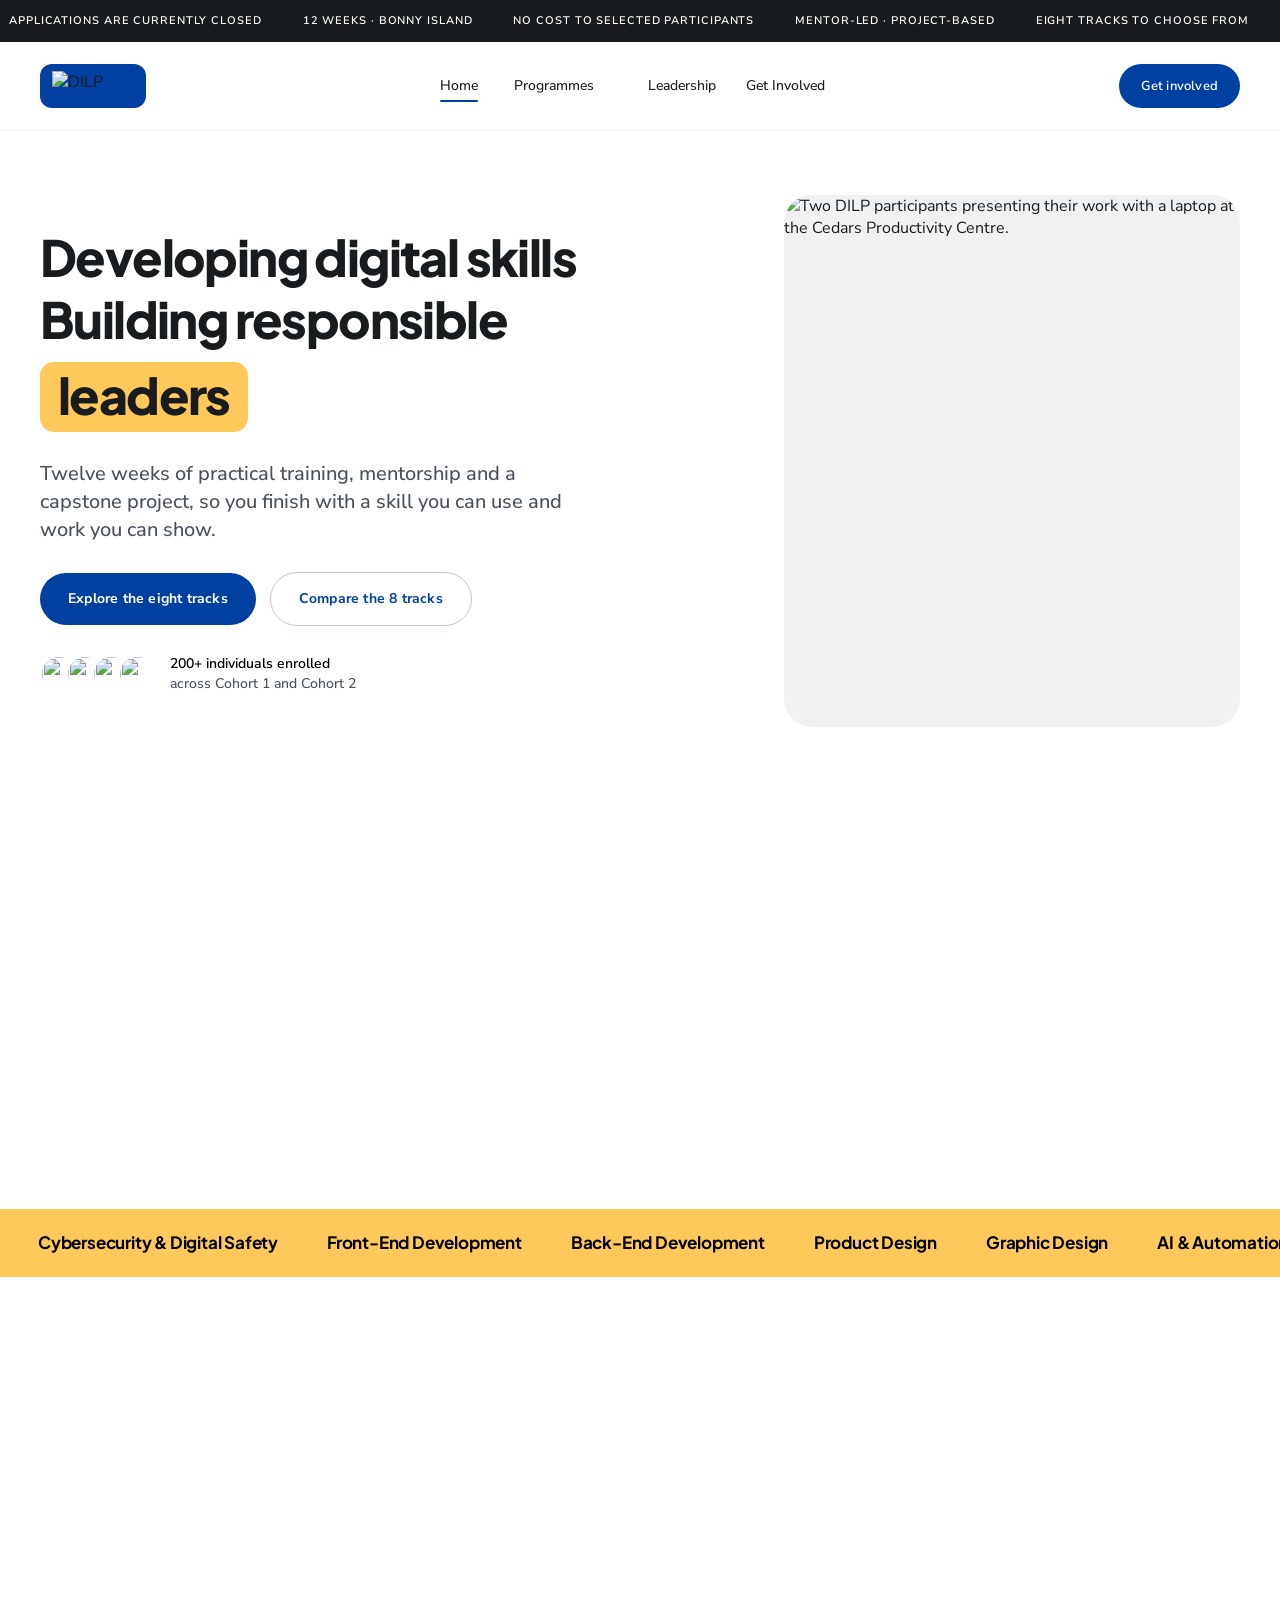
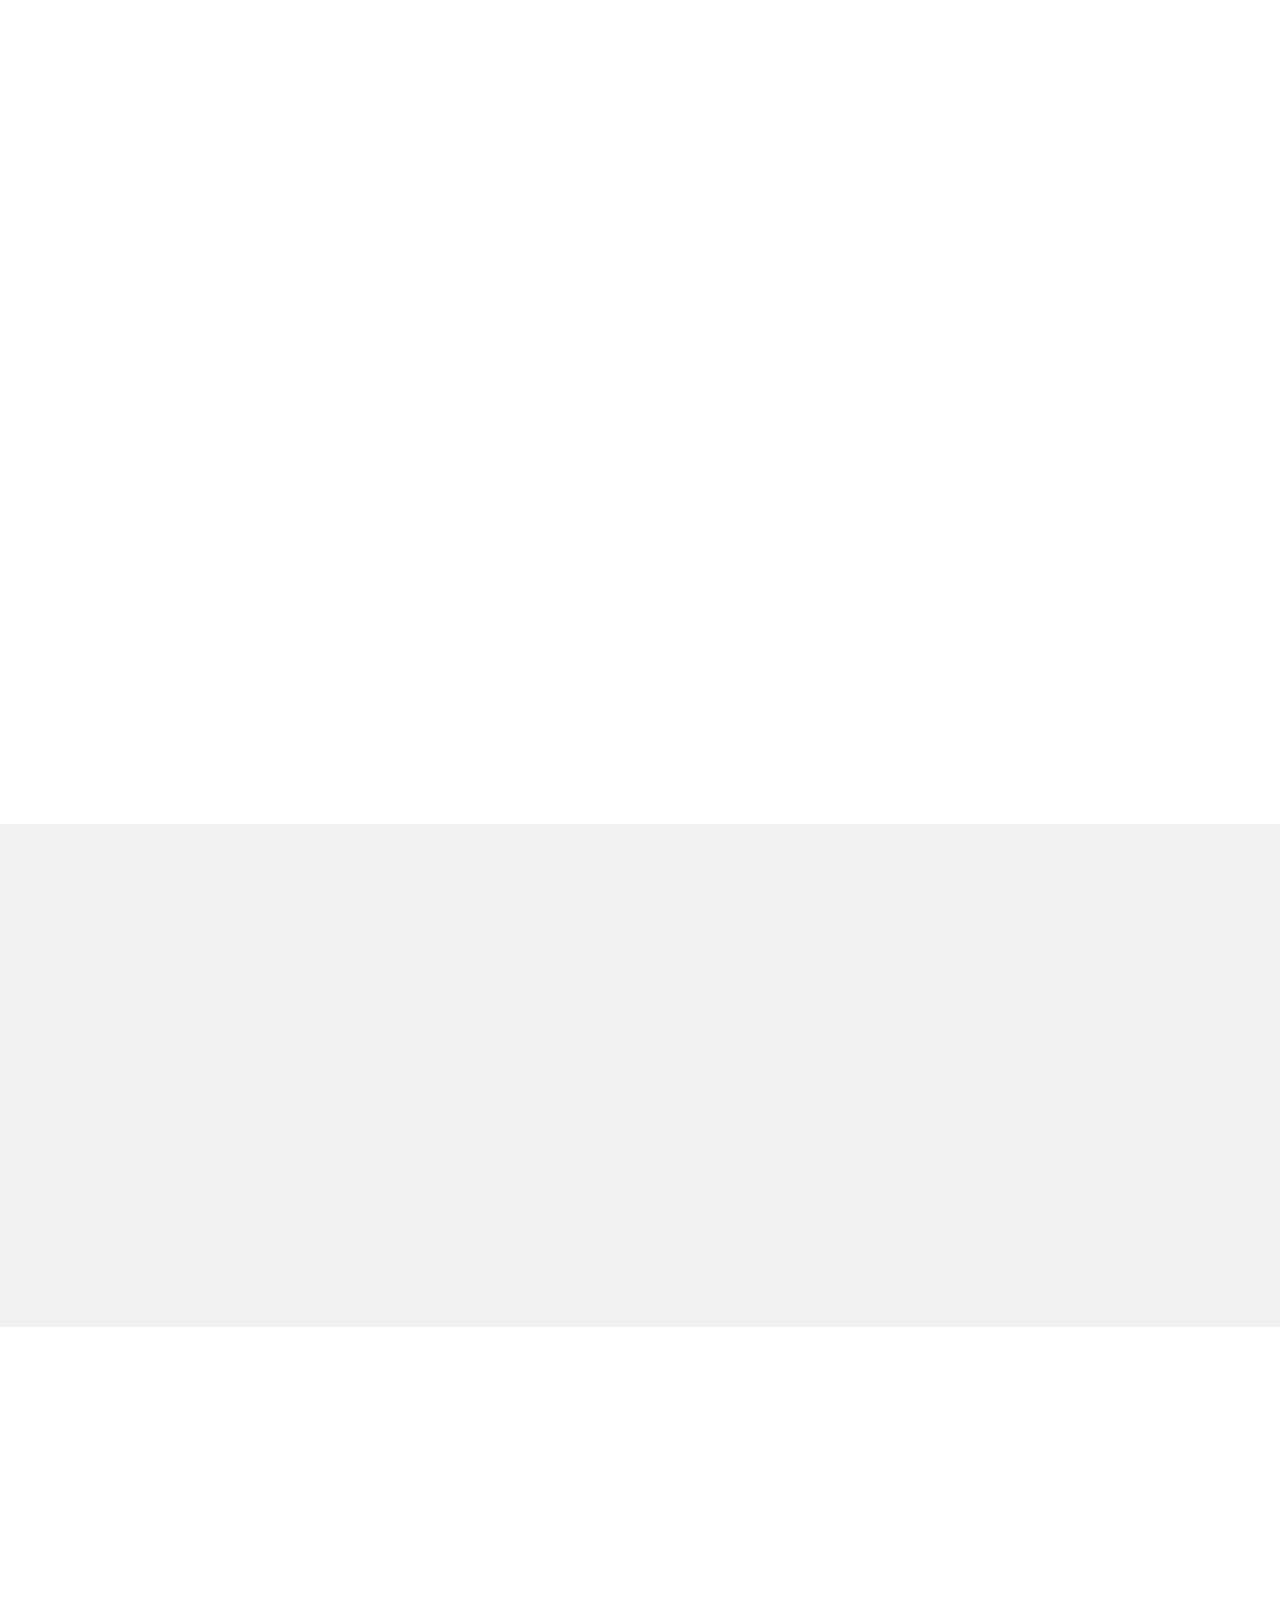
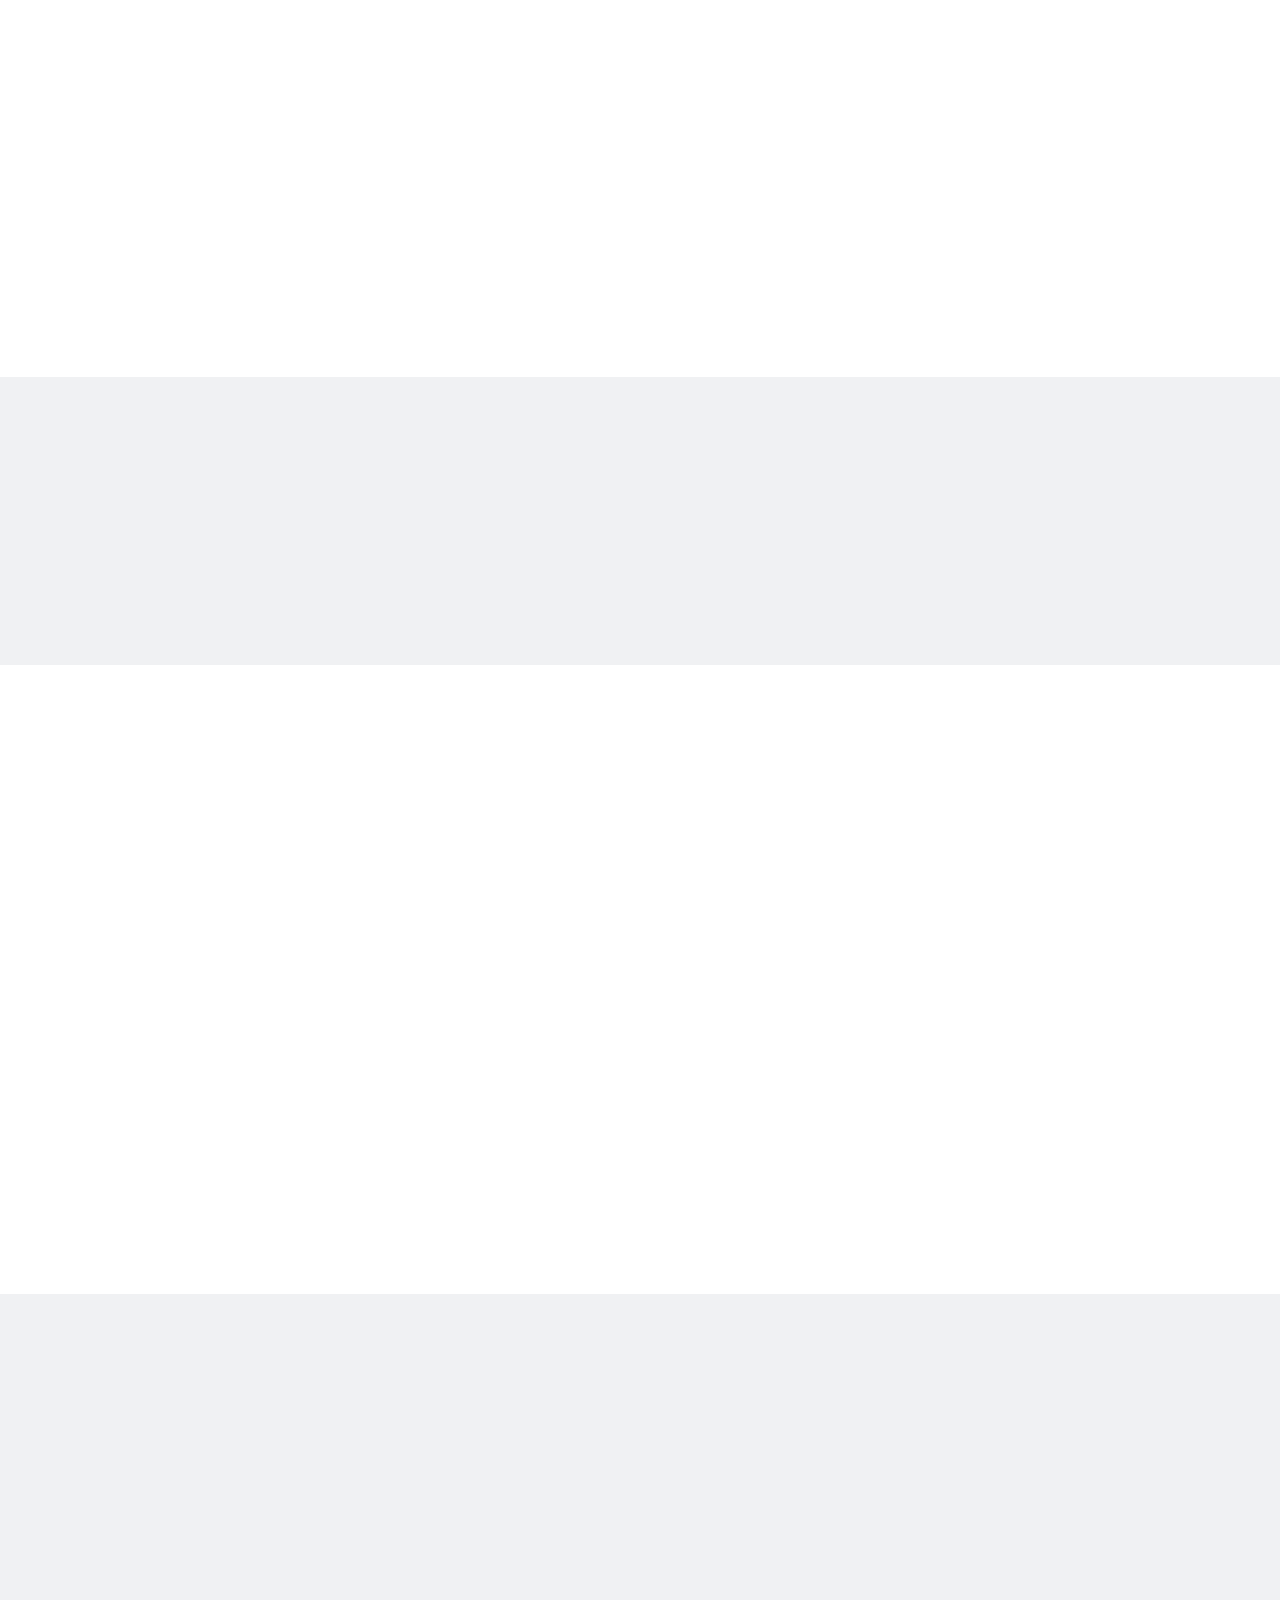
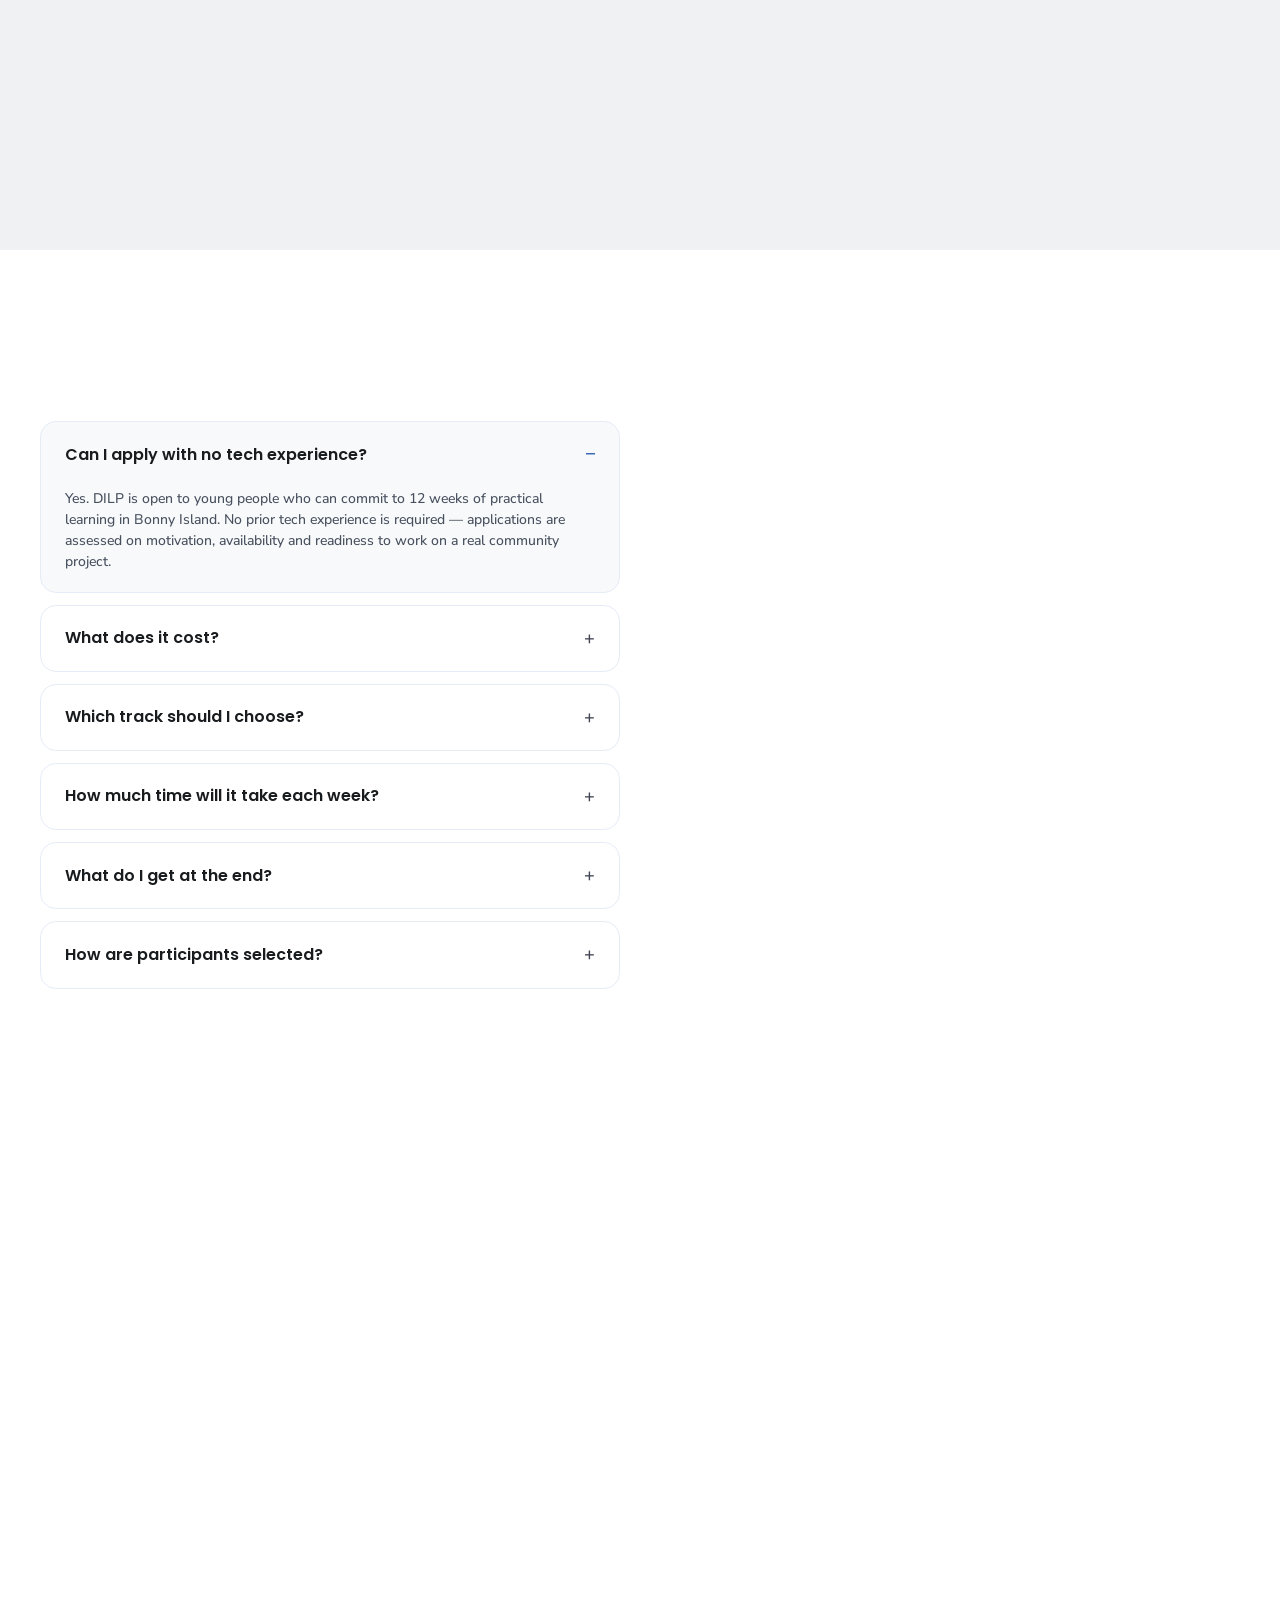
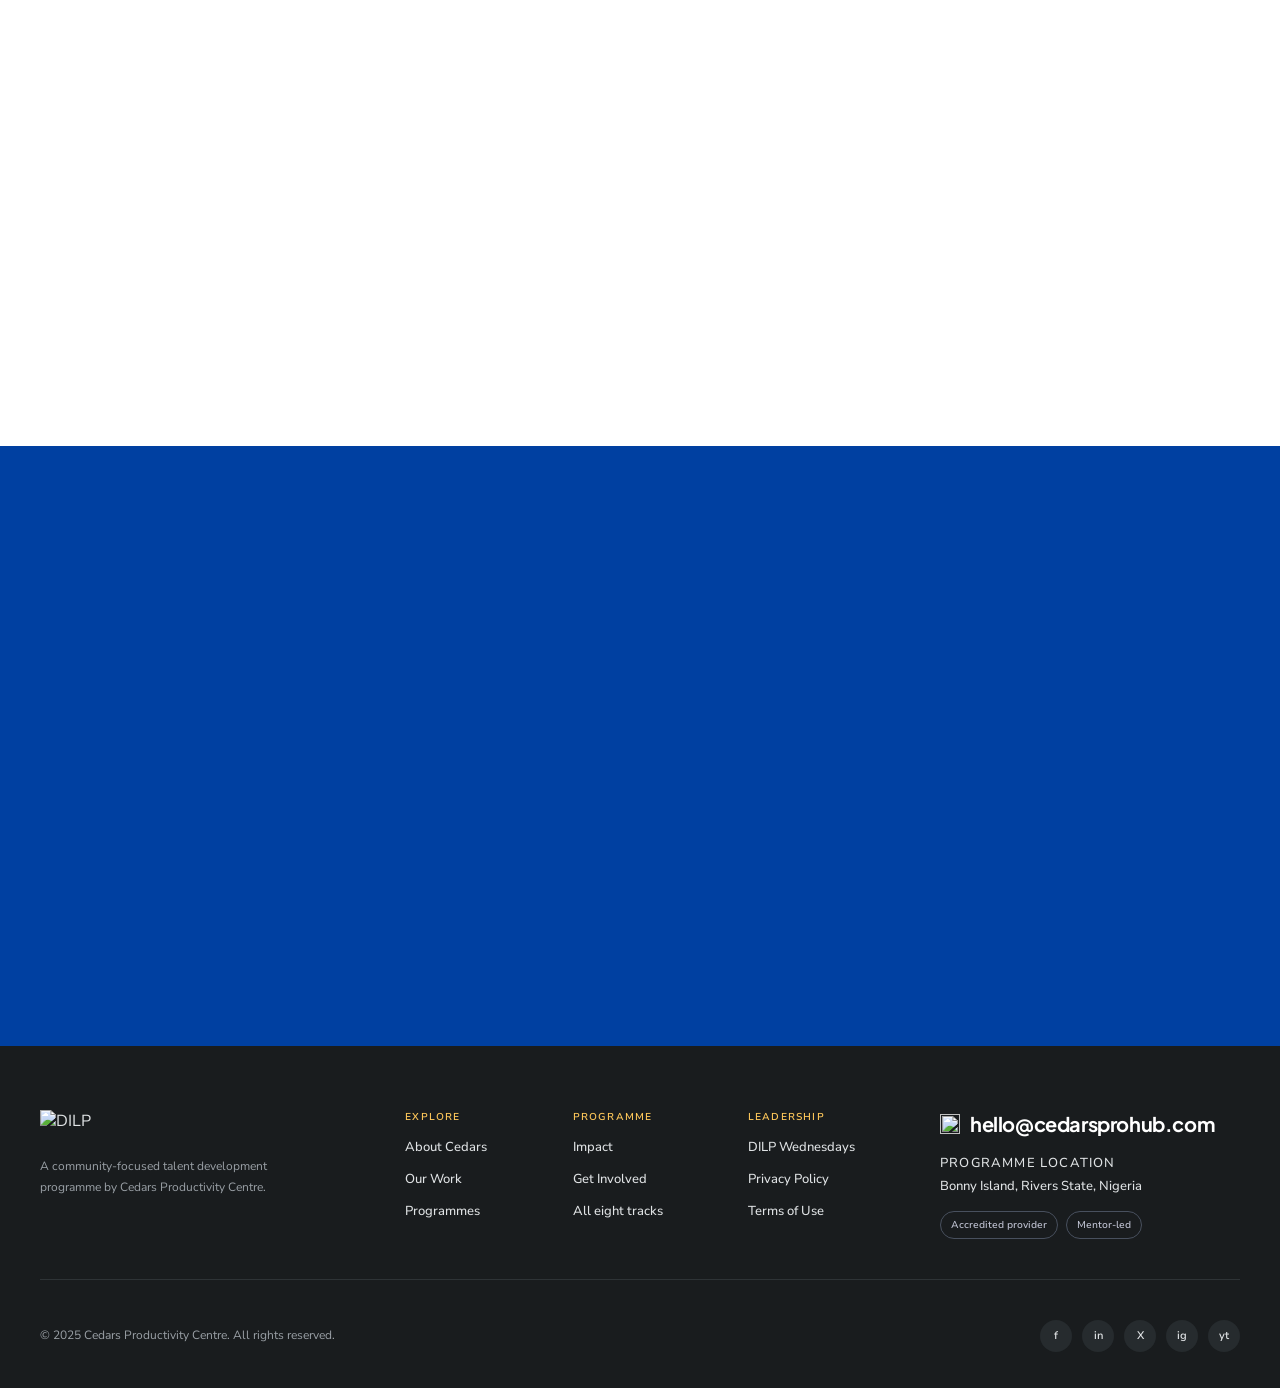
==== index.html @ 07669d50 "Add the Oluchukwu session, shorten the Ambrose subtitle Second write-up, with the three session phot" ====
<!DOCTYPE html>
<html lang="en">
<head>
<meta charset="utf-8">
<meta name="viewport" content="width=device-width, initial-scale=1">
<title>DILP — Digital Innovation &amp; Leadership Programme | Cedars Productivity Centre</title>
<meta name="description" content="DILP is a 12-week practical training, mentorship and capstone programme in Bonny Island, delivered by Cedars Productivity Centre. Applications for Cohort 2 are closed. No cost to selected participants.">
<meta name="theme-color" content="#0040a1">

<meta property="og:type" content="website">
<meta property="og:title" content="DILP — Developing digital skills, building responsible leaders">
<meta property="og:description" content="Twelve weeks of practical training, mentorship and a capstone project. Applications for Cohort 2 are closed.">
<meta property="og:image" content="assets/img/hero-media.webp">

<link rel="preconnect" href="https://fonts.googleapis.com">
<link rel="preconnect" href="https://fonts.gstatic.com" crossorigin>
<link href="https://fonts.googleapis.com/css2?family=Plus+Jakarta+Sans:wght@600;700;800&family=Nunito+Sans:ital,wght@0,400;0,500;0,600;0,700;1,400&family=Poppins:wght@400;500;600&display=swap" rel="stylesheet">
<link rel="stylesheet" href="styles.css">
</head>
<body>

<a class="skip-link" href="#main">Skip to content</a>

<!-- =====================================================================
     1 — Announcement ticker (scrolling)
     ===================================================================== -->
<div class="ticker" aria-label="Programme announcements">
  <div class="marquee" style="--marquee-duration: 42s" data-marquee>
    <div class="marquee__track" data-marquee-track>
      <p class="ticker__item">APPLICATIONS ARE CURRENTLY CLOSED <img class="ticker__dot" src="assets/svg/ticker-dot.svg" alt="" aria-hidden="true"></p>
      <p class="ticker__item">12 WEEKS · BONNY ISLAND <img class="ticker__dot" src="assets/svg/ticker-dot.svg" alt="" aria-hidden="true"></p>
      <p class="ticker__item">NO COST TO SELECTED PARTICIPANTS <img class="ticker__dot" src="assets/svg/ticker-dot.svg" alt="" aria-hidden="true"></p>
      <p class="ticker__item">MENTOR-LED · PROJECT-BASED <img class="ticker__dot" src="assets/svg/ticker-dot.svg" alt="" aria-hidden="true"></p>
      <p class="ticker__item">EIGHT TRACKS TO CHOOSE FROM <img class="ticker__dot" src="assets/svg/ticker-dot.svg" alt="" aria-hidden="true"></p>
      <p class="ticker__item">DELIVERED BY CEDARS PRODUCTIVITY CENTRE <img class="ticker__dot" src="assets/svg/ticker-dot.svg" alt="" aria-hidden="true"></p>
    </div>
  </div>
</div>

<!-- =====================================================================
     2 — Header
     ===================================================================== -->
<header class="header" data-header>
  <div class="shell header__inner">
    <a class="logo" href="index.html" aria-label="DILP home">
      <span class="logo__plate">
        <img class="logo__img" src="assets/img/dilp-logo.png" width="186" height="68" alt="DILP">
        <span class="logo__word" aria-hidden="true">DILP</span>
      </span>
    </a>

    <nav class="nav" aria-label="Primary">
      <a class="nav__link" href="index.html" aria-current="page">Home</a>
      <div class="nav__group" data-dropdown data-open="false">
        <button class="nav__link" type="button" aria-expanded="false" aria-haspopup="true" aria-controls="programmes-menu" data-dropdown-toggle>
          Programmes
          <img class="nav__chevron" src="assets/svg/nav-chevron.svg" alt="" aria-hidden="true">
        </button>
        <div class="dropdown" id="programmes-menu" role="menu">
          <span class="dropdown__label">EIGHT TRACKS</span>
          <a role="menuitem" href="tracks/cybersecurity.html">Cybersecurity &amp; Digital Safety</a>
          <a role="menuitem" href="tracks/front-end-development.html">Front-End Development</a>
          <a role="menuitem" href="tracks/back-end-development.html">Back-End Development</a>
          <a role="menuitem" href="tracks/product-design.html">Product Design</a>
          <a role="menuitem" href="tracks/graphic-design.html">Graphic Design</a>
          <a role="menuitem" href="tracks/ai-and-automation.html">AI &amp; Automation</a>
          <a role="menuitem" href="tracks/data-analytics.html">Data Analytics</a>
          <a role="menuitem" href="tracks/social-media-marketing.html">Social Media Marketing</a>
        </div>
      </div>
      <a class="nav__link" href="articles/index.html">Leadership</a>
      <a class="nav__link" href="get-involved.html">Get Involved</a>
    </nav>

    <div class="header__actions">
      <a class="btn btn--blue btn--nav" href="get-involved.html">Get involved</a>
      <button class="burger" type="button" aria-expanded="false" aria-controls="mobile-nav" aria-label="Open menu" data-burger>
        <span></span>
      </button>
    </div>
  </div>

  <!-- Mobile menu mirrors the desktop nav exactly: the same four
       destinations, with Programmes expanding to the track list. -->
  <div class="mobile-nav" id="mobile-nav" data-open="false">
    <div class="shell">
      <ul data-accordion>
        <li><a href="index.html">Home</a></li>
        <li class="mobile-nav__group" data-open="false">
          <button class="mobile-nav__toggle" type="button" aria-expanded="false" aria-controls="mobile-programmes" data-accordion-toggle>
            Programmes
            <span class="accordion__sign" aria-hidden="true">+</span>
          </button>
          <div class="accordion__panel" id="mobile-programmes" role="region" aria-label="Tracks">
            <div>
              <ul class="mobile-nav__sub">
                <li><a href="tracks/cybersecurity.html">Cybersecurity &amp; Digital Safety</a></li>
            <li><a href="tracks/front-end-development.html">Front-End Development</a></li>
            <li><a href="tracks/back-end-development.html">Back-End Development</a></li>
            <li><a href="tracks/product-design.html">Product Design</a></li>
            <li><a href="tracks/graphic-design.html">Graphic Design</a></li>
            <li><a href="tracks/ai-and-automation.html">AI &amp; Automation</a></li>
            <li><a href="tracks/data-analytics.html">Data Analytics</a></li>
            <li><a href="tracks/social-media-marketing.html">Social Media Marketing</a></li>
              </ul>
            </div>
          </div>
        </li>
        <li><a href="articles/index.html">Leadership</a></li>
        <li><a href="get-involved.html">Get Involved</a></li>
      </ul>
      <a class="btn btn--blue btn--lg" href="get-involved.html">Get involved</a>
    </div>
  </div>
</header>

<main id="main">
  <span id="top"></span>

  <!-- ===================================================================
       3 — Hero
       =================================================================== -->
  <section class="section--white hero">
    <div class="shell hero__inner">
      <div class="hero__copy">
        <h1 class="hero__headline">
          <span>Developing digital skills</span>
          <span class="hero__line2">
            <span>Building responsible</span>
            <span class="hero__mark">leaders</span>
          </span>
        </h1>
        <p class="hero__sub">Twelve weeks of practical training, mentorship and a capstone project, so you finish with a skill you can use and work you can show.</p>

        <div class="hero__ctas">
          <a class="btn btn--blue btn--lg" href="#tracks">Explore the eight tracks</a>
          <a class="btn btn--outline btn--lg" href="#tracks">Compare the 8 tracks</a>
        </div>

        <div class="proof">
          <div class="avatar-stack">
            <img src="assets/img/hero-avatar-1.webp" width="38" height="38" alt="" loading="lazy">
            <img src="assets/img/hero-avatar-2.webp" width="38" height="38" alt="" loading="lazy">
            <img src="assets/img/hero-avatar-3.webp" width="38" height="38" alt="" loading="lazy">
            <img src="assets/img/hero-avatar-4.webp" width="38" height="38" alt="" loading="lazy">
          </div>
          <p class="proof__text">
            <strong>200+ individuals enrolled</strong>
            <span>across Cohort 1 and Cohort 2</span>
          </p>
        </div>
      </div>

      <div class="hero__media">
        <img src="assets/img/hero-media.webp" width="480" height="560" alt="Two DILP participants presenting their work with a laptop at the Cedars Productivity Centre.">
      </div>
    </div>
  </section>

  <!-- ===================================================================
       4 — Hero promo cluster
       =================================================================== -->
  <section class="section--white promo">
    <div class="shell promo__inner">
      <!-- The Figma promo cluster is now a single full-width card; the quiz
           and "Delivered by" cards were dropped from the design. Kept here,
           commented out, in case you want them back.
      <div class="promo__side">
        <div class="card-quiz reveal">
          <h3>Not sure which track fits you?</h3>
          <a class="btn btn--white btn--sm" href="#tracks">Take the 2-minute quiz</a>
        </div>

        <div class="card-delivered reveal">
          <p class="card-delivered__eyebrow">DELIVERED BY</p>
          <h3>Cedars Productivity Centre</h3>
          <div class="chips">
            <span class="chip-outline">Mentor-led</span>
            <span class="chip-outline">Project-based</span>
          </div>
        </div>
      </div>
      -->

      <div class="card-urgency reveal">
        <div class="card-urgency__copy">
          <div class="card-urgency__top">
            <span class="chip-urgency chip-urgency--closed">APPLICATIONS CLOSED</span>
            <h2>Pick the track that matches the work you want to do.</h2>
          </div>
          <a class="btn btn--yellow btn--lg" href="#tracks" style="align-self:flex-start">See the tracks</a>
        </div>
        <div class="card-urgency__media">
          <img src="assets/img/promo-goodgods.webp" alt="DILP participants listening during a session." loading="lazy">
        </div>
      </div>
    </div>
  </section>

  <!-- ===================================================================
       5 — Track marquee (scrolling)
       =================================================================== -->
  <div class="track-marquee" aria-label="Available tracks">
    <div class="marquee marquee--reverse" style="--marquee-duration: 34s" data-marquee>
      <div class="marquee__track" data-marquee-track>
        <p class="track-marquee__item"><img class="track-marquee__sep" src="assets/svg/marquee-sep.svg" alt="" aria-hidden="true"> Cybersecurity &amp; Digital Safety</p>
        <p class="track-marquee__item"><img class="track-marquee__sep" src="assets/svg/marquee-sep.svg" alt="" aria-hidden="true"> Front-End Development</p>
        <p class="track-marquee__item"><img class="track-marquee__sep" src="assets/svg/marquee-sep.svg" alt="" aria-hidden="true"> Back-End Development</p>
        <p class="track-marquee__item"><img class="track-marquee__sep" src="assets/svg/marquee-sep.svg" alt="" aria-hidden="true"> Product Design</p>
        <p class="track-marquee__item"><img class="track-marquee__sep" src="assets/svg/marquee-sep.svg" alt="" aria-hidden="true"> Graphic Design</p>
        <p class="track-marquee__item"><img class="track-marquee__sep" src="assets/svg/marquee-sep.svg" alt="" aria-hidden="true"> AI &amp; Automation</p>
        <p class="track-marquee__item"><img class="track-marquee__sep" src="assets/svg/marquee-sep.svg" alt="" aria-hidden="true"> Data Analytics</p>
        <p class="track-marquee__item"><img class="track-marquee__sep" src="assets/svg/marquee-sep.svg" alt="" aria-hidden="true"> Social Media Marketing</p>
        <p class="track-marquee__item"><img class="track-marquee__sep" src="assets/svg/marquee-sep.svg" alt="" aria-hidden="true"> Capstone Project</p>
      </div>
    </div>
  </div>

  <!-- ===================================================================
       6 — Choose your track
       =================================================================== -->
  <section class="section--white" id="tracks">
    <div class="shell tracks__inner">
      <h2 class="heading2 reveal"><span class="accent">Choose</span> <span>your track</span></h2>

      <div class="track-grid">
        <article class="track-card reveal">
          <div class="track-card__media track-card__media--cyber">
            <img src="assets/img/track-featured.webp" alt="Students working on laptops during a cybersecurity lab session." loading="lazy">
          </div>
          <div class="track-card__body">
            <span class="tag tag--core-green">MOST APPLIED-TO TRACK</span>
            <h3><a class="card-link" href="tracks/cybersecurity.html">Cybersecurity &amp; Digital Safety</a></h3>
            <p>Learn how attacks happen, then practise defending against them.</p>
            <div class="track-card__footer">
              <div class="meta-pill meta-pill--tight">
                <span class="meta-pill__item"><span class="ico ico--20"><img src="assets/svg/icon-clock.svg" alt="" aria-hidden="true"></span><span>12 weeks</span></span>
                <span class="meta-pill__rule"></span>
                <span class="meta-pill__item"><span class="ico ico--20"><img src="assets/svg/icon-location.svg" alt="" aria-hidden="true"></span><span>Onsite (Bonny Island)</span></span>
              </div>
              <a class="btn btn--blue btn--xs" href="tracks/cybersecurity.html">See the track <span class="ico ico--16 arrow"><img src="assets/svg/icon-arrow-right.svg" alt="" aria-hidden="true"></span></a>
            </div>
          </div>
        </article>

        <article class="track-card reveal">
          <div class="track-card__media track-card__media--data">
            <img src="assets/img/track-data-top.webp" alt="A facilitator pointing at a whiteboard during a data analytics class." loading="lazy">
          </div>
          <div class="track-card__body">
            <span class="tag tag--data">DATA TRACK</span>
            <h3><a class="card-link" href="tracks/data-analytics.html">Data Analytics</a></h3>
            <p>Turn messy data into answers a decision-maker can act on.</p>
            <div class="track-card__footer">
              <div class="meta-pill meta-pill--tight">
                <span class="meta-pill__item"><span class="ico ico--20"><img src="assets/svg/icon-clock.svg" alt="" aria-hidden="true"></span><span>12 weeks</span></span>
                <span class="meta-pill__rule"></span>
                <span class="meta-pill__item"><span class="ico ico--20"><img src="assets/svg/icon-location.svg" alt="" aria-hidden="true"></span><span>Onsite (Bonny Island)</span></span>
              </div>
              <a class="btn btn--blue btn--xs" href="tracks/data-analytics.html">See the track <span class="ico ico--16 arrow"><img src="assets/svg/icon-arrow-right.svg" alt="" aria-hidden="true"></span></a>
            </div>
          </div>
        </article>

        <article class="track-card reveal">
          <div class="track-card__media track-card__media--backend">
            <img src="assets/img/track-backend-top.webp" alt="A DILP participant presenting a problem-solving slide." loading="lazy">
          </div>
          <div class="track-card__body">
            <span class="tag tag--core-green">CORE TRACK</span>
            <h3><a class="card-link" href="tracks/back-end-development.html">Back-End Development</a></h3>
            <p>Build the logic, data and APIs that keep an application running.</p>
            <div class="track-card__footer">
              <div class="meta-pill meta-pill--tight">
                <span class="meta-pill__item"><span class="ico ico--20"><img src="assets/svg/icon-clock.svg" alt="" aria-hidden="true"></span><span>12 weeks</span></span>
                <span class="meta-pill__rule"></span>
                <span class="meta-pill__item"><span class="ico ico--20"><img src="assets/svg/icon-location.svg" alt="" aria-hidden="true"></span><span>Onsite (Bonny Island)</span></span>
              </div>
              <a class="btn btn--blue btn--xs" href="tracks/back-end-development.html">See the track <span class="ico ico--16 arrow"><img src="assets/svg/icon-arrow-right.svg" alt="" aria-hidden="true"></span></a>
            </div>
          </div>
        </article>

        <article class="track-card reveal">
          <div class="track-card__media track-card__media--design">
            <img src="assets/img/track-design-top.webp" alt="Participants collaborating around laptops in a design session." loading="lazy">
          </div>
          <div class="track-card__body">
            <span class="tag tag--design">DESIGN TRACK</span>
            <h3><a class="card-link" href="tracks/product-design.html">Product Design</a></h3>
            <p>Research a real problem, then design the solution end to end.</p>
            <div class="track-card__footer">
              <div class="meta-pill meta-pill--tight">
                <span class="meta-pill__item"><span class="ico ico--20"><img src="assets/svg/icon-clock.svg" alt="" aria-hidden="true"></span><span>12 weeks</span></span>
                <span class="meta-pill__rule"></span>
                <span class="meta-pill__item"><span class="ico ico--20"><img src="assets/svg/icon-location.svg" alt="" aria-hidden="true"></span><span>Onsite (Bonny Island)</span></span>
              </div>
              <a class="btn btn--blue btn--xs" href="tracks/product-design.html">See the track <span class="ico ico--16 arrow"><img src="assets/svg/icon-arrow-right.svg" alt="" aria-hidden="true"></span></a>
            </div>
          </div>
        </article>

        <article class="track-card reveal">
          <div class="track-card__media track-card__media--frontend">
            <img src="assets/img/track-frontend-top.webp" alt="A row of DILP participants concentrating during a front-end session." loading="lazy">
          </div>
          <div class="track-card__body">
            <span class="tag tag--core-blue">CORE TRACK</span>
            <h3><a class="card-link" href="tracks/front-end-development.html">Front-End Development</a></h3>
            <p>Build the screens people actually use — responsive, accessible and fast.</p>
            <div class="track-card__footer">
              <div class="meta-pill meta-pill--tight">
                <span class="meta-pill__item"><span class="ico ico--20"><img src="assets/svg/icon-clock.svg" alt="" aria-hidden="true"></span><span>12 weeks</span></span>
                <span class="meta-pill__rule"></span>
                <span class="meta-pill__item"><span class="ico ico--20"><img src="assets/svg/icon-location.svg" alt="" aria-hidden="true"></span><span>Onsite (Bonny Island)</span></span>
              </div>
              <a class="btn btn--blue btn--xs" href="tracks/front-end-development.html">See the track <span class="ico ico--16 arrow"><img src="assets/svg/icon-arrow-right.svg" alt="" aria-hidden="true"></span></a>
            </div>
          </div>
        </article>

        <article class="track-card reveal">
          <div class="track-card__media track-card__media--graphic">
            <img src="assets/img/gallery-6.webp" alt="A DILP participant setting up a presentation in the training room." loading="lazy">
          </div>
          <div class="track-card__body">
            <span class="tag tag--design">DESIGN TRACK</span>
            <h3><a class="card-link" href="tracks/graphic-design.html">Graphic Design</a></h3>
            <p>Make the identity, layouts and campaign work an organisation runs on.</p>
            <div class="track-card__footer">
              <div class="meta-pill meta-pill--tight">
                <span class="meta-pill__item"><span class="ico ico--20"><img src="assets/svg/icon-clock.svg" alt="" aria-hidden="true"></span><span>12 weeks</span></span>
                <span class="meta-pill__rule"></span>
                <span class="meta-pill__item"><span class="ico ico--20"><img src="assets/svg/icon-location.svg" alt="" aria-hidden="true"></span><span>Onsite (Bonny Island)</span></span>
              </div>
              <a class="btn btn--blue btn--xs" href="tracks/graphic-design.html">See the track <span class="ico ico--16 arrow"><img src="assets/svg/icon-arrow-right.svg" alt="" aria-hidden="true"></span></a>
            </div>
          </div>
        </article>

        <article class="track-card reveal">
          <div class="track-card__media track-card__media--ai">
            <img src="assets/img/gallery-1.webp" alt="A speaker presenting at a DILP session." loading="lazy">
          </div>
          <div class="track-card__body">
            <span class="tag tag--data">DATA TRACK</span>
            <h3><a class="card-link" href="tracks/ai-and-automation.html">AI &amp; Automation</a></h3>
            <p>Put AI to work on real tasks, and automate the ones done by hand.</p>
            <div class="track-card__footer">
              <div class="meta-pill meta-pill--tight">
                <span class="meta-pill__item"><span class="ico ico--20"><img src="assets/svg/icon-clock.svg" alt="" aria-hidden="true"></span><span>12 weeks</span></span>
                <span class="meta-pill__rule"></span>
                <span class="meta-pill__item"><span class="ico ico--20"><img src="assets/svg/icon-location.svg" alt="" aria-hidden="true"></span><span>Onsite (Bonny Island)</span></span>
              </div>
              <a class="btn btn--blue btn--xs" href="tracks/ai-and-automation.html">See the track <span class="ico ico--16 arrow"><img src="assets/svg/icon-arrow-right.svg" alt="" aria-hidden="true"></span></a>
            </div>
          </div>
        </article>

        <article class="track-card reveal">
          <div class="track-card__media track-card__media--social">
            <img src="assets/img/gallery-7.webp" alt="A DILP participant presenting to the room with a phone in hand." loading="lazy">
          </div>
          <div class="track-card__body">
            <span class="tag tag--media">MEDIA TRACK</span>
            <h3><a class="card-link" href="tracks/social-media-marketing.html">Social Media Marketing</a></h3>
            <p>Build a brand people follow &mdash; strategy, content and campaigns that convert.</p>
            <div class="track-card__footer">
              <div class="meta-pill meta-pill--tight">
                <span class="meta-pill__item"><span class="ico ico--20"><img src="assets/svg/icon-clock.svg" alt="" aria-hidden="true"></span><span>12 weeks</span></span>
                <span class="meta-pill__rule"></span>
                <span class="meta-pill__item"><span class="ico ico--20"><img src="assets/svg/icon-location.svg" alt="" aria-hidden="true"></span><span>Onsite (Bonny Island)</span></span>
              </div>
              <a class="btn btn--blue btn--xs" href="tracks/social-media-marketing.html">See the track <span class="ico ico--16 arrow"><img src="assets/svg/icon-arrow-right.svg" alt="" aria-hidden="true"></span></a>
            </div>
          </div>
        </article>
      </div>
    </div>
  </section>

  <!-- ===================================================================
       7 — What you leave with
       =================================================================== -->
  <section class="section--white" id="leave-with">
    <div class="shell develops__inner">
      <h2 class="heading2 reveal"><span>What you</span> <span class="accent">leave with</span></h2>

      <div class="develops__grid">
        <article class="develop-card dc--1 reveal">
          <h3>Digital Capability</h3>
          <p>You finish knowing the tools your track runs on well enough to use them without a tutorial open.</p>
          <div class="develop-card__art" aria-hidden="true">
            <svg class="dc-art dc-art--1" viewBox="0 0 140 132" preserveAspectRatio="xMinYMid meet" aria-hidden="true" focusable="false">
              <circle class="dc-halo" cx="70" cy="66" r="46"/>
              <g class="dc-in">
                <rect class="dc-screen" x="40" y="38" width="60" height="46" rx="7"/>
                <rect class="dc-screen-bar" x="40" y="38" width="60" height="11" rx="5.5"/>
                <circle class="dc-screen-dot" cx="48" cy="43.5" r="2"/>
                <circle class="dc-screen-dot" cx="55" cy="43.5" r="2"/>
                <rect class="dc-line dc-line--1" x="47" y="57" width="31" height="4" rx="2"/>
                <rect class="dc-line dc-line--2" x="47" y="66" width="44" height="4" rx="2"/>
                <rect class="dc-line dc-line--3" x="47" y="75" width="22" height="4" rx="2"/>
                <rect class="dc-stand" x="63" y="84" width="14" height="9" rx="2"/>
                <rect class="dc-base" x="52" y="93" width="36" height="5" rx="2.5"/>
              </g>
            </svg>
            <span class="develop-card__num">01</span>
          </div>
        </article>

        <article class="develop-card dc--2 reveal">
          <h3>Innovation &amp; Problem-Solving</h3>
          <p>Most problems people bring you are described wrong. You learn to find the real one before you start building.</p>
          <div class="develop-card__art" aria-hidden="true">
            <svg class="dc-art dc-art--2" viewBox="0 0 140 132" preserveAspectRatio="xMinYMid meet" aria-hidden="true" focusable="false">
              <circle class="dc-halo" cx="70" cy="66" r="46"/>
              <g class="dc-in">
                <circle class="dc-seed" cx="46" cy="44" r="4.5"/>
                <circle class="dc-seed" cx="94" cy="42" r="4.5"/>
                <circle class="dc-seed" cx="44" cy="88" r="4.5"/>
                <circle class="dc-seed" cx="96" cy="90" r="4.5"/>
                <circle class="dc-seed dc-seed--key" cx="70" cy="66" r="7"/>
                <g class="dc-lens">
                  <circle class="dc-lens-ring" cx="70" cy="66" r="19"/>
                  <path class="dc-lens-handle" d="M83.5 79.5L96 92"/>
                </g>
              </g>
            </svg>
            <span class="develop-card__num">02</span>
          </div>
        </article>

        <article class="develop-card dc--3 reveal">
          <h3>Leadership &amp; Character</h3>
          <p>You get put in charge of something small, and you find out what you do when the team disagrees with you.</p>
          <div class="develop-card__art" aria-hidden="true">
            <svg class="dc-art dc-art--3" viewBox="0 0 140 132" preserveAspectRatio="xMinYMid meet" aria-hidden="true" focusable="false">
              <circle class="dc-halo" cx="70" cy="66" r="46"/>
              <g class="dc-in">
                <g class="dc-person dc-person--l">
                  <circle cx="42" cy="72" r="8"/>
                  <path d="M30 96a12 12 0 0 1 24 0z"/>
                </g>
                <g class="dc-person dc-person--r">
                  <circle cx="98" cy="72" r="8"/>
                  <path d="M86 96a12 12 0 0 1 24 0z"/>
                </g>
                <g class="dc-person dc-person--c">
                  <circle cx="70" cy="60" r="10"/>
                  <path d="M55 90a15 15 0 0 1 30 0z"/>
                </g>
                <path class="dc-arrow" d="M70 30l8 11H62z"/>
              </g>
            </svg>
            <span class="develop-card__num">03</span>
          </div>
        </article>

        <article class="develop-card dc--4 reveal">
          <h3>Professional Readiness</h3>
          <p>Turning up on time. Writing a clear update. Saying when you&rsquo;re stuck. The things that decide whether people want to work with you again.</p>
          <div class="develop-card__art" aria-hidden="true">
            <svg class="dc-art dc-art--4" viewBox="0 0 140 132" preserveAspectRatio="xMinYMid meet" aria-hidden="true" focusable="false">
              <circle class="dc-halo" cx="70" cy="66" r="46"/>
              <g class="dc-in">
                <circle class="dc-clock-face" cx="70" cy="66" r="27"/>
                <circle class="dc-clock-rim" cx="70" cy="66" r="27"/>
                <line class="dc-hand dc-hand--h" x1="70" y1="66" x2="70" y2="51"/>
                <line class="dc-hand dc-hand--m" x1="70" y1="66" x2="85" y2="66"/>
                <circle class="dc-pivot" cx="70" cy="66" r="3.5"/>
              </g>
            </svg>
            <span class="develop-card__num">04</span>
          </div>
        </article>

        <article class="develop-card dc--5 reveal">
          <h3>Entrepreneurship &amp; Financial Literacy</h3>
          <p>Where the money comes from, and why most good ideas run out of it before they work. Useful whether you start something or join something.</p>
          <div class="develop-card__art" aria-hidden="true">
            <svg class="dc-art dc-art--5" viewBox="0 0 140 132" preserveAspectRatio="xMinYMid meet" aria-hidden="true" focusable="false">
              <circle class="dc-halo" cx="70" cy="66" r="46"/>
              <g class="dc-in">
                <rect class="dc-bar dc-bar--1" x="45" y="74" width="13" height="19" rx="3.5"/>
                <rect class="dc-bar dc-bar--2" x="63" y="62" width="13" height="31" rx="3.5"/>
                <rect class="dc-bar dc-bar--3" x="81" y="50" width="13" height="43" rx="3.5"/>
                <path class="dc-trend" d="M44 64l17-11 14 8 21-21"/>
                <path class="dc-trend-head" d="M86 40h11v11"/>
              </g>
            </svg>
            <span class="develop-card__num">05</span>
          </div>
        </article>

        <article class="develop-card dc--6 reveal">
          <h3>Practical Application</h3>
          <p>By week twelve you&rsquo;ve built something an organisation asked for. That&rsquo;s the part people ask you about later.</p>
          <div class="develop-card__art" aria-hidden="true">
            <svg class="dc-art dc-art--6" viewBox="0 0 140 132" preserveAspectRatio="xMinYMid meet" aria-hidden="true" focusable="false">
              <circle class="dc-halo" cx="70" cy="66" r="46"/>
              <g class="dc-in">
                <rect class="dc-block dc-block--1" x="44" y="68" width="25" height="25" rx="6"/>
                <rect class="dc-block dc-block--2" x="73" y="68" width="25" height="25" rx="6"/>
                <rect class="dc-block dc-block--3" x="58.5" y="40" width="25" height="25" rx="6"/>
              </g>
            </svg>
            <span class="develop-card__num">06</span>
          </div>
        </article>
      </div>
    </div>
  </section>

  <!-- ===================================================================
       8 — Why choose DILP
       =================================================================== -->
  <section class="section--white" id="why">
    <div class="shell why__inner">
      <h2 class="heading2 reveal"><span>Why</span> <span class="accent">choose DILP?</span></h2>

      <div class="why__body">
        <div class="why__left">
          <div class="accordion reveal" data-accordion data-single="true">
            <div class="accordion__item" data-open="true">
              <button class="accordion__head" type="button" aria-expanded="true" aria-controls="why-panel-1" data-accordion-toggle>
                You learn from people who do the work
                <span class="accordion__sign" aria-hidden="true">&ndash;</span>
              </button>
              <div class="accordion__panel" id="why-panel-1" role="region">
                <div><p>DILP is not a classroom you sit in. You pick a skill, apply it to a real community problem, and leave with work you can show — guided by mentors who do this for a living.</p></div>
              </div>
            </div>

            <div class="accordion__item" data-open="false">
              <button class="accordion__head" type="button" aria-expanded="false" aria-controls="why-panel-2" data-accordion-toggle>
                Every week has a plan
                <span class="accordion__sign" aria-hidden="true">+</span>
              </button>
              <div class="accordion__panel" id="why-panel-2" role="region">
                <div><p>The programme runs on a set structure — learn, practise, build, present, progress. Each week has stated outcomes, supervised practice and a checkpoint, so you always know where you are and what comes next.</p></div>
              </div>
            </div>

            <div class="accordion__item" data-open="false">
              <button class="accordion__head" type="button" aria-expanded="false" aria-controls="why-panel-3" data-accordion-toggle>
                You finish with proof of work
                <span class="accordion__sign" aria-hidden="true">+</span>
              </button>
              <div class="accordion__panel" id="why-panel-3" role="region">
                <div><p>Every participant ships a capstone project for a real community organisation. Cohort 1 produced 27 of them. That project — not a certificate alone — is what you show the next person who asks what you can do.</p></div>
              </div>
            </div>

            <div class="accordion__item" data-open="false">
              <button class="accordion__head" type="button" aria-expanded="false" aria-controls="why-panel-4" data-accordion-toggle>
                A route to what comes next
                <span class="accordion__sign" aria-hidden="true">+</span>
              </button>
              <div class="accordion__panel" id="why-panel-4" role="region">
                <div><p>Graduation is a handover, not an ending. Partners open doors to internships, jobs and live briefs, and mentors stay reachable while you take the next step.</p></div>
              </div>
            </div>
          </div>

          <a class="btn btn--blue btn--md reveal" href="get-involved.html">Get involved</a>
        </div>

        <div class="why__media reveal">
          <img src="assets/img/why-class.webp" alt="A DILP facilitator leading a mindset-shift session in front of a whiteboard." loading="lazy">
        </div>
      </div>
    </div>
  </section>

  <!-- ===================================================================
       9 — What Cohort One produced
       =================================================================== -->
  <section class="section--grey" id="impact">
    <div class="shell evidence__inner">
      <div class="video-card reveal">
        <img class="video-card__still" src="assets/img/evidence-video.webp" alt="Adaora and Osa Olomu recording a message from the directors of Cedars Productivity Centre." loading="lazy">
        <button class="video-card__play" type="button" data-video-open aria-label="Play the message from the directors">
          <img class="bg" src="assets/svg/play-button.svg" alt="" aria-hidden="true">
          <span class="ico ico--24 glyph"><img src="assets/svg/icon-play.svg" alt="" aria-hidden="true"></span>
        </button>
        <div class="video-card__caption">
          <strong>Message from the Directors</strong>
          <span>Adaora &amp; Osa Olomu</span>
          <em>Cedars Productivity Centre</em>
        </div>
      </div>

      <div class="evidence__right">
        <h2 class="heading2 heading2--stack reveal">
          <span>What Cohort One</span>
          <span class="accent">actually produced</span>
        </h2>

        <div class="stats">
          <div class="stat stat--white reveal">
            <span class="stat__num" data-count-to="97">97</span>
            <span class="stat__label">APPLICATIONS RECEIVED</span>
          </div>
          <div class="stat stat--peach reveal">
            <span class="stat__num" data-count-to="44">44</span>
            <span class="stat__label">ADMITTED</span>
          </div>
          <div class="stat stat--yellow reveal">
            <span class="stat__num" data-count-to="32">32</span>
            <span class="stat__label">GRADUATED</span>
          </div>
          <div class="stat stat--blue reveal">
            <span class="stat__num" data-count-to="27">27</span>
            <span class="stat__label">CAPSTONE PROJECTS</span>
          </div>
        </div>
      </div>
    </div>
  </section>

  <!-- ===================================================================
       10 — A structured journey
       =================================================================== -->
  <section class="section--white" id="journey">
    <div class="shell journey__inner">
      <div class="journey__card reveal">
        <div class="journey__photo">
          <img src="assets/img/journey-top.webp" alt="A DILP participant listening closely during a speak-to-lead session." loading="lazy">
          <p class="journey__badge">&ldquo;Learning only counts when you apply it.&rdquo;</p>
        </div>

        <div class="journey__content">
          <h2 class="journey__heading">
            <span>A structured journey from</span>
            <span class="accent">learning to application</span>
          </h2>

          <div class="steps">
            <div class="step">
              <span class="step__num">1</span>
              <span class="step__label"><strong>Learn</strong><span>Build foundational knowledge and core skills.</span></span>
            </div>
            <div class="step">
              <span class="step__num">2</span>
              <span class="step__label"><strong>Practise</strong><span>Apply learning through guided exercises.</span></span>
            </div>
            <div class="step">
              <span class="step__num">3</span>
              <span class="step__label"><strong>Build</strong><span>Develop solutions through real-world projects.</span></span>
            </div>
            <div class="step">
              <span class="step__num">4</span>
              <span class="step__label"><strong>Present</strong><span>Share outcomes and get feedback.</span></span>
            </div>
            <div class="step">
              <span class="step__num">5</span>
              <span class="step__label"><strong>Progress</strong><span>Grow your profile and unlock opportunities.</span></span>
            </div>
          </div>

          <a class="btn btn--yellow-alt btn--md" href="#apply">Start your journey &nbsp;&rarr;</a>
        </div>
      </div>
    </div>
  </section>

  <!-- ===================================================================
       11 — Current opportunity
       =================================================================== -->
  <section class="section--grey" id="apply">
    <div class="shell opportunity__inner">
      <div class="opportunity__card reveal">
        <div class="opportunity__headline">
          <span class="chip-closed">APPLICATIONS CLOSED</span>
          <h2>DILP Cohort 2</h2>
          <p>Applications for this cohort are closed</p>
        </div>

        <div class="facts">
          <div class="fact fact--blue">
            <span class="ico ico--28"><img src="assets/svg/icon-calendar.svg" alt="" aria-hidden="true"></span>
            <div><small>PROGRAMME LENGTH</small><strong>12 weeks</strong></div>
          </div>
          <div class="fact fact--peach">
            <span class="ico ico--28"><img src="assets/svg/icon-location-28.svg" alt="" aria-hidden="true"></span>
            <div><small>LOCATION</small><strong>Bonny Island</strong></div>
          </div>
          <div class="fact fact--mint">
            <span class="ico ico--28"><img src="assets/svg/icon-graduation.svg" alt="" aria-hidden="true"></span>
            <div><small>FULLY SPONSORED</small><strong>No cost to you</strong></div>
          </div>
        </div>

        <a class="btn btn--blue" style="padding:16px 26px;font-size:13px" href="get-involved.html">Get involved</a>
      </div>
    </div>
  </section>

  <!-- ===================================================================
       12 — Testimonials from DILP Stars
       =================================================================== -->
  <section class="section--white" id="voices">
    <div class="shell voices__inner">
      <h2 class="heading2 heading2--center reveal">
        <span>Testimonials from</span>
        <span class="accent">DILP Stars</span>
      </h2>

      <div class="carousel reveal" data-carousel>
        <button class="carousel__arrow" type="button" aria-label="Previous testimonial" data-carousel-prev>
          <img src="assets/svg/chevron-left.svg" alt="" aria-hidden="true">
        </button>

        <div class="carousel__viewport">
          <div class="carousel__track" data-carousel-track>
            <figure class="testimonial testimonial--blue">
              <div class="testimonial__top">
                <span class="testimonial__mark" aria-hidden="true">&ldquo;</span>
                <blockquote>
                  <p>I came in to learn, but I left with more than I expected. It taught me that growth often comes with discomfort, and that sometimes you have to try things you&rsquo;re not entirely confident about. After my training, I got a job at Cedars Productivity Centre, where my learning began.</p>
                </blockquote>
              </div>
              <figcaption class="testimonial__who">
                <span class="testimonial__initials" aria-hidden="true">MY</span>
                <span><strong>Mariam Yakubu</strong><span>Cohort 1 Alumnus</span></span>
              </figcaption>
            </figure>

            <figure class="testimonial testimonial--grey">
              <div class="testimonial__top">
                <span class="testimonial__mark" aria-hidden="true">&ldquo;</span>
                <blockquote>
                  <p>I joined to learn Data Analytics, but I gained so much more than technical skills. DILP helped me build my confidence, improve my communication and leadership skills, and come out of my shell. It made me realise that I am capable of more than I thought.</p>
                </blockquote>
              </div>
              <figcaption class="testimonial__who">
                <span class="testimonial__initials" aria-hidden="true">AM</span>
                <span><strong>Awhuru Merit</strong><span>Cohort 1 Alumnus</span></span>
              </figcaption>
            </figure>
          </div>
        </div>

        <button class="carousel__arrow" type="button" aria-label="Next testimonial" data-carousel-next>
          <img src="assets/svg/chevron-right.svg" alt="" aria-hidden="true">
        </button>
      </div>

      <div class="carousel__dots" role="tablist" aria-label="Testimonial pages" data-carousel-dots></div>
    </div>
  </section>

  <!-- ===================================================================
       13 — Four ways to back a cohort
       =================================================================== -->
  <section class="section--grey" id="partner">
    <div class="shell partner__inner">
      <div class="partner__top">
        <div class="partner__heading-block reveal">
          <h2 class="heading2 heading2--stack">
            <span>Four ways to</span>
            <span class="accent">back a cohort</span>
          </h2>
          <p>Partners widen access, deepen the work and connect participants to real opportunities. Here is where support goes.</p>
        </div>
        <a class="btn btn--black btn--lg reveal" href="get-involved.html">Talk to us about partnering &nbsp;&rarr;</a>
      </div>

      <div class="pillars">
        <article class="pillar reveal">
          <img src="assets/svg/pillar-1.svg" alt="" aria-hidden="true">
          <h3>Sponsorship</h3>
          <p>Fund a place so a participant pays nothing.</p>
        </article>
        <article class="pillar reveal">
          <img src="assets/svg/pillar-2.svg" alt="" aria-hidden="true">
          <h3>Mentorship</h3>
          <p>Give a few hours a month to guide a team.</p>
        </article>
        <article class="pillar reveal">
          <img src="assets/svg/pillar-3.svg" alt="" aria-hidden="true">
          <h3>Equipment &amp; Connectivity</h3>
          <p>Supply laptops, tools or connectivity for the cohort.</p>
        </article>
        <article class="pillar reveal">
          <img src="assets/svg/pillar-4.svg" alt="" aria-hidden="true">
          <h3>Opportunity Pathways</h3>
          <p>Open a door to an internship, a job or a live brief.</p>
        </article>
      </div>
    </div>
  </section>

  <!-- ===================================================================
       14 — Questions, answered
       =================================================================== -->
  <section class="section--white" id="faq">
    <div class="shell faq__inner">
      <h2 class="heading2 reveal"><span>Questions,</span> <span class="accent">answered</span></h2>

      <div class="faq__body">
        <div class="faq__list" data-accordion data-single="true">
          <div class="faq-item" data-open="true">
            <button class="accordion__head" type="button" aria-expanded="true" aria-controls="faq-panel-1" data-accordion-toggle>
              Can I apply with no tech experience?
              <span class="accordion__sign" aria-hidden="true">&ndash;</span>
            </button>
            <div class="accordion__panel" id="faq-panel-1" role="region">
              <div><p>Yes. DILP is open to young people who can commit to 12 weeks of practical learning in Bonny Island. No prior tech experience is required — applications are assessed on motivation, availability and readiness to work on a real community project.</p></div>
            </div>
          </div>

          <div class="faq-item" data-open="false">
            <button class="accordion__head" type="button" aria-expanded="false" aria-controls="faq-panel-2" data-accordion-toggle>
              What does it cost?
              <span class="accordion__sign" aria-hidden="true">+</span>
            </button>
            <div class="accordion__panel" id="faq-panel-2" role="region">
              <div><p>Nothing. The programme is fully sponsored, so there is no cost to selected participants — training, mentorship and the capstone project are all covered.</p></div>
            </div>
          </div>

          <div class="faq-item" data-open="false">
            <button class="accordion__head" type="button" aria-expanded="false" aria-controls="faq-panel-3" data-accordion-toggle>
              Which track should I choose?
              <span class="accordion__sign" aria-hidden="true">+</span>
            </button>
            <div class="accordion__panel" id="faq-panel-3" role="region">
              <div><p>Pick the track that matches the work you want to do: Cybersecurity &amp; Digital Safety, Front-End Development, Back-End Development, Product Design, Graphic Design, AI &amp; Automation, Data Analytics or Social Media Marketing. Every track runs the same twelve weeks and ends in a capstone, so the question is which kind of work you want to be doing, not which is shortest.</p></div>
            </div>
          </div>

          <div class="faq-item" data-open="false">
            <button class="accordion__head" type="button" aria-expanded="false" aria-controls="faq-panel-4" data-accordion-toggle>
              How much time will it take each week?
              <span class="accordion__sign" aria-hidden="true">+</span>
            </button>
            <div class="accordion__panel" id="faq-panel-4" role="region">
              <div><p>Sessions run onsite in Bonny Island across the 12 weeks, with supervised practice between them. Expect a consistent weekly commitment — the exact timetable is confirmed with each cohort before it starts.</p></div>
            </div>
          </div>

          <div class="faq-item" data-open="false">
            <button class="accordion__head" type="button" aria-expanded="false" aria-controls="faq-panel-5" data-accordion-toggle>
              What do I get at the end?
              <span class="accordion__sign" aria-hidden="true">+</span>
            </button>
            <div class="accordion__panel" id="faq-panel-5" role="region">
              <div><p>A skill you can use, a capstone project built for a real community organisation, and a route to what comes next through our partners and mentors.</p></div>
            </div>
          </div>

          <div class="faq-item" data-open="false">
            <button class="accordion__head" type="button" aria-expanded="false" aria-controls="faq-panel-6" data-accordion-toggle>
              How are participants selected?
              <span class="accordion__sign" aria-hidden="true">+</span>
            </button>
            <div class="accordion__panel" id="faq-panel-6" role="region">
              <div><p>Applications are reviewed on motivation, availability and readiness to work on a real project. Cohort 1 received 97 applications and admitted 44, so places are limited — apply early.</p></div>
            </div>
          </div>
        </div>

        <div class="faq__media reveal">
          <img src="assets/img/faq-media.webp" alt="A DILP participant speaking during a class discussion." loading="lazy">
        </div>
      </div>
    </div>
  </section>

  <!-- ===================================================================
       15 — Gallery mosaic
       =================================================================== -->
  <section class="section--white" aria-label="Life on the programme">
    <div class="shell gallery__inner">
      <div class="gallery__row gallery__row--a">
        <div class="gallery__tile gallery__tile--t1 reveal"><img src="assets/img/gallery-1.webp" alt="A speaker presenting at an Innovate Sparks session." loading="lazy"></div>
        <div class="gallery__tile gallery__tile--t2 reveal"><img src="assets/img/gallery-2.webp" alt="A facilitator addressing a full room of participants." loading="lazy"></div>
        <div class="gallery__tile gallery__tile--t3 reveal"><img src="assets/img/gallery-3.webp" alt="A participant standing beside a wooden feature wall." loading="lazy"></div>
      </div>

      <div class="gallery__row">
        <div class="gallery__tile gallery__tile--wide reveal"><img src="assets/img/gallery-4.webp" alt="The full DILP cohort posing together in front of a Disruptive Thinking banner." loading="lazy"></div>
      </div>

      <div class="gallery__row gallery__row--c">
        <div class="gallery__tile gallery__tile--t5 reveal"><img src="assets/img/gallery-5.webp" alt="Three participants listening attentively during a session." loading="lazy"></div>
        <div class="gallery__tile gallery__tile--t6 reveal"><img src="assets/img/gallery-6.webp" alt="A participant setting up a presentation in the training room." loading="lazy"></div>
        <div class="gallery__tile gallery__tile--t7 reveal"><img src="assets/img/gallery-7.webp" alt="A participant speaking into a microphone during a habits session." loading="lazy"></div>
      </div>
    </div>
  </section>

  <!-- ===================================================================
       16 — Final CTA
       =================================================================== -->
  <section class="final">
    <div class="shell final__inner">
      <span class="final__pill reveal">COHORT 2 · APPLICATIONS CLOSED</span>

      <h2 class="final__headline reveal">
        <span class="accent">Twelve weeks from now,</span>
        <span>you could have shipped something.</span>
      </h2>

      <p class="final__sub reveal">Applications for Cohort 2 are closed. You can still help the next cohort happen — partner with the programme or support a place.</p>

      <div class="final__ctas reveal">
        <a class="btn btn--yellow btn--pill-12" href="get-involved.html">Get involved</a>
        <a class="btn btn--ghost-blue" style="padding:16px 26px;font-size:13px" href="mailto:partnerships@cedarsprohub.com?subject=Partnering%20with%20DILP">Partner with DILP</a>
        <a class="btn btn--ghost-blue" style="padding:16px 26px;font-size:13px" href="mailto:partnerships@cedarsprohub.com?subject=Supporting%20DILP">Support the programme</a>
      </div>

      <div class="final__avatars reveal">
        <img src="assets/img/cohort-avatar-1.webp" width="52" height="52" alt="" loading="lazy">
        <img src="assets/img/cohort-avatar-2.webp" width="52" height="52" alt="" loading="lazy">
        <img src="assets/img/cohort-avatar-3.webp" width="52" height="52" alt="" loading="lazy">
        <img src="assets/img/cohort-avatar-4.webp" width="52" height="52" alt="" loading="lazy">
        <span class="final__count">200+</span>
      </div>
    </div>
  </section>
</main>

<!-- =====================================================================
     17 — Footer
     ===================================================================== -->
<footer class="footer">
  <div class="shell footer__inner">
    <div class="footer__top">
      <div class="footer__brand">
        <div class="logo">
          <span class="logo__plate">
            <img class="logo__img" src="assets/img/dilp-logo.png" width="186" height="68" alt="DILP">
            <span class="logo__word" aria-hidden="true">DILP</span>
          </span>
        </div>
        <p>A community-focused talent development programme by Cedars Productivity Centre.</p>
      </div>

      <nav class="footer__col" aria-label="Explore">
        <span class="footer__label">EXPLORE</span>
        <a href="index.html#why">About Cedars</a>
        <a href="index.html#impact">Our Work</a>
        <a href="index.html#tracks">Programmes</a>
      </nav>

      <nav class="footer__col" aria-label="Programme">
        <span class="footer__label">PROGRAMME</span>
        <a href="index.html#impact">Impact</a>
        <a href="get-involved.html">Get Involved</a>
        <a href="index.html#tracks">All eight tracks</a>
      </nav>

      <nav class="footer__col" aria-label="Leadership">
        <span class="footer__label">LEADERSHIP</span>
        <a href="articles/index.html">DILP Wednesdays</a>
        <a href="#">Privacy Policy</a>
        <a href="#">Terms of Use</a>
      </nav>

      <div class="footer__contact">
        <a class="footer__email" href="mailto:hello@cedarsprohub.com">
          <img src="assets/svg/footer-arrow.svg" alt="" aria-hidden="true">
          <span>hello@cedarsprohub.com</span>
        </a>
        <div class="footer__location">
          <span class="footer__label">PROGRAMME LOCATION</span>
          <span>Bonny Island, Rivers State, Nigeria</span>
        </div>
        <div class="chips">
          <span class="chip-outline">Accredited provider</span>
          <span class="chip-outline">Mentor-led</span>
        </div>
      </div>
    </div>

    <div class="footer__divider"></div>

    <div class="footer__bottom">
      <p>© 2025 Cedars Productivity Centre. All rights reserved.</p>
      <div class="socials">
        <a href="#" aria-label="Facebook">f</a>
        <a href="#" aria-label="LinkedIn">in</a>
        <a href="#" aria-label="X">X</a>
        <a href="#" aria-label="Instagram">ig</a>
        <a href="#" aria-label="YouTube">yt</a>
      </div>
    </div>
  </div>
</footer>

<!-- Video lightbox — Vimeo.
     Put the Vimeo video id (or a full vimeo.com URL) in data-vimeo and the
     player is embedded on click. Left empty, the poster fallback shows. -->
<div class="lightbox" data-lightbox data-open="false" data-vimeo="1223765380" role="dialog" aria-modal="true" aria-label="Message from the Directors">
  <div class="lightbox__inner">
    <div class="lightbox__frame" data-lightbox-frame>
      <img class="lightbox__poster" src="assets/img/evidence-video.webp" alt="" aria-hidden="true">
      <div class="lightbox__note">
        <strong>Message from the Directors</strong>
        <span>Adaora &amp; Osa Olomu — video coming soon.</span>
      </div>
    </div>
    <button class="lightbox__close" type="button" aria-label="Close video" data-lightbox-close>&times;</button>
  </div>
</div>

<script src="script.js"></script>
</body>
</html>
---- styles.css ----
/* =========================================================================
   DILP — Digital Innovation & Leadership Programme (Cedars Productivity Centre)
   Design tokens mirror the Figma variable set for the DILP landing page.
   ========================================================================= */

:root {
  /* --- Figma: DILP/Blue --- */
  --blue-1: #e6ecf6;
  --blue-2: #c2d1e8;
  --blue-5: #2e62b2;
  --blue-6: #0040a1;
  --blue-7: #003689;
  --blue-9: #00245c;
  --blue-10: #001d48;
  --blue-cta: #002e75;
  --blue-pale: #dcebff;
  --blue-ink: #0a2f63;

  /* --- Figma: DILP/Yellow --- */
  --yellow-6: #ffc85a;
  --yellow-8: #b58e40;
  --yellow-1: #ffdf9e;
  --yellow-ink: #5c4300;
  --yellow-ink-strong: #261a00;

  /* --- Figma: Primary/green --- */
  --green-1: #eafbec;
  --green-6: #2cd744;
  --green-8: #1f9930;
  --green-11: #104718;
  --mint-1: #cff3e4;
  --mint-ink: #12352a;

  /* --- Accent surfaces --- */
  --peach-1: #ffe4d4;
  --peach-ink: #7a3410;
  --peach-ink-strong: #8a3b12;
  --lilac-1: #edeafb;
  --lilac-ink: #352a75;

  /* --- Figma: Text/neutral ramp --- */
  --text-1: #f0f1f3;
  --text-2: #dadde2;
  --text-3: #bdc2cb;
  --text-6: #667085;
  --text-7: #575f71;
  --text-8: #48505e;
  --ink: #191c1e;
  --ink-soft: #424654;
  --white: #fff;
  --black: #000;
  --surface-soft: #f7f9fb;
  --hairline: #e0e3e5;

  /* --- Track pages (Figma: Track Page — Cybersecurity, 2012:9321) --- */
  --surface-tint: #f7f9fc;
  --hairline-2: #e4e8ef;
  --dark: #141b34;
  --yellow-2: #fff2d7;
  --yellow-9: #917233;

  /* --- Dark surfaces (ticker / footer) --- */
  --dark-chip: #262b2e;
  --dark-rule: #2e3336;
  --dark-text: #e0e3e5;
  --dark-muted: #9aa0a6;
  --dark-muted-2: #c3c6d6;

  /* --- Type --- */
  --font-display: "Plus Jakarta Sans", "Segoe UI", system-ui, sans-serif;
  --font-body: "Nunito Sans", "Segoe UI", system-ui, sans-serif;
  --font-alt: "Poppins", "Segoe UI", system-ui, sans-serif;

  /* --- Layout --- */
  --gutter: 60px;
  --radius-pill: 999px;

  --ease: cubic-bezier(0.22, 0.61, 0.36, 1);
  --shadow-sm: 0 1px 2px rgba(25, 28, 30, 0.05);
  --shadow-md: 0 12px 28px -12px rgba(25, 28, 30, 0.22);
  --shadow-lg: 0 24px 48px -20px rgba(25, 28, 30, 0.3);
}

*,
*::before,
*::after { box-sizing: border-box; }

html { scroll-behavior: smooth; }

body {
  margin: 0;
  background: var(--white);
  color: var(--ink);
  font-family: var(--font-body);
  font-size: 16px;
  line-height: 1.4;
  -webkit-font-smoothing: antialiased;
  overflow-x: hidden;
}

img { display: block; max-width: 100%; }
a { color: inherit; text-decoration: none; }
button { font: inherit; color: inherit; background: none; border: 0; cursor: pointer; }
ul { margin: 0; padding: 0; list-style: none; }
h1, h2, h3, h4, p, figure, figcaption, blockquote { margin: 0; }

:focus-visible {
  outline: 3px solid var(--blue-5);
  outline-offset: 3px;
  border-radius: 6px;
}

.visually-hidden {
  position: absolute;
  width: 1px; height: 1px;
  margin: -1px; padding: 0;
  overflow: hidden;
  clip: rect(0 0 0 0);
  white-space: nowrap;
  border: 0;
}

.skip-link {
  position: absolute;
  left: 16px; top: -60px;
  z-index: 200;
  padding: 10px 18px;
  background: var(--ink);
  color: var(--white);
  border-radius: var(--radius-pill);
  font-size: 13px; font-weight: 600;
  transition: top 0.2s var(--ease);
}
.skip-link:focus { top: 12px; }

/* ---------- Shared shell ---------- */

/* Full-bleed: content fills the viewport at every width rather than being
   boxed at the 1440px design frame. Every two-column block below uses
   `flex: <design width> 1 <design width>px`, so the columns are pixel-exact
   at the 1440px design width and then share the extra space in the same
   ratio as the design on anything wider. */
.shell {
  width: 100%;
  margin-inline: auto;
  padding-inline: var(--gutter);
}

.section--white { background: var(--white); }
.section--grey { background: var(--text-1); }

/* ---------- Buttons ---------- */

.btn {
  display: inline-flex;
  align-items: center;
  justify-content: center;
  gap: 8px;
  border-radius: var(--radius-pill);
  font-family: var(--font-body);
  font-weight: 600;
  letter-spacing: 0.2px;
  white-space: nowrap;
  transition: transform 0.18s var(--ease), box-shadow 0.18s var(--ease),
    background-color 0.18s var(--ease), color 0.18s var(--ease),
    border-color 0.18s var(--ease);
}
.btn:hover { transform: translateY(-2px); }
.btn:active { transform: translateY(0); }

/* Every filled button lightens its own fill on hover: --btn-hover carries the
   lighter shade (hex first, color-mix second for engines that support it). */
.btn[class*="btn--"]:hover { background: var(--btn-hover, transparent); }

.btn--blue {
  --btn-hover: #2a5fb4;
  --btn-hover: color-mix(in srgb, var(--blue-6) 82%, #fff);
  background: var(--blue-6);
  color: var(--white);
}
.btn--blue:hover { box-shadow: var(--shadow-md); }

.btn--yellow,
.btn--yellow-alt {
  --btn-hover: #ffdd93;
  --btn-hover: color-mix(in srgb, var(--yellow-6) 70%, #fff);
  background: var(--yellow-6);
}
.btn--yellow { color: var(--black); }
.btn--yellow-alt { color: var(--yellow-ink-strong); }
.btn--yellow:hover,
.btn--yellow-alt:hover { box-shadow: 0 12px 26px -14px rgba(255, 200, 90, 0.9); }

.btn--black {
  --btn-hover: #2e2e2e;
  --btn-hover: color-mix(in srgb, var(--black) 82%, #fff);
  background: var(--black);
  color: var(--white);
}
.btn--black:hover { box-shadow: var(--shadow-md); }

/* The two light buttons cannot get lighter, so they lift and warm instead. */
.btn--outline {
  --btn-hover: #f4f8fe;
  background: var(--white);
  border: 1.3px solid #c3c6d6;
  color: var(--blue-6);
}
.btn--outline:hover { border-color: var(--blue-5); box-shadow: var(--shadow-md); }

.btn--white {
  --btn-hover: #fff;
  background: var(--white);
  color: var(--green-11);
  font-family: var(--font-alt);
  font-weight: 500;
}
.btn--white:hover { box-shadow: var(--shadow-md); }

.btn--ghost-blue {
  --btn-hover: rgba(255, 255, 255, 0.14);
  border: 1px solid var(--blue-5);
  color: var(--white);
}
.btn--ghost-blue:hover { border-color: var(--white); }

.btn--xs { padding: 10px 16px; font-size: 12px; }
.btn--sm { padding: 12px 20px; font-size: 13px; }
.btn--md { padding: 15px 26px; font-size: 13px; }
.btn--nav { padding: 13px 22px; font-size: 13px; }
.btn--lg { padding: 16px 28px; font-size: 14px; font-weight: 700; }
.btn--pill-12 { padding: 12px 20px; font-size: 12px; font-family: var(--font-alt); font-weight: 500; }

/* ---------- Icon boxes ----------
   The Figma icon exports carry their own intrinsic leaf size (e.g. the
   clock glyph is 17.92px inside a 20px frame). These wrappers reproduce the
   designed outer box while the SVG keeps its exact leaf dimensions. */

.ico { flex: none; display: grid; place-items: center; }
.ico > img { width: auto; height: auto; max-width: none; }
.ico--16 { width: 16px; height: 16px; }
.ico--20 { width: 20px; height: 20px; }
.ico--24 { width: 24px; height: 24px; }
.ico--28 { width: 28px; height: 28px; }

/* arrow-right-02 exports pointing down; the design rotates it -90deg. */
.arrow > img { rotate: -90deg; }
.btn .arrow { transition: translate 0.2s var(--ease); }
.btn:hover .arrow { translate: 3px 0; }

/* ---------- Section heading pattern ---------- */

.heading2 {
  display: flex;
  flex-wrap: wrap;
  align-items: center;
  gap: 10px;
  font-family: var(--font-display);
  font-weight: 800;
  font-size: 38px;
  letter-spacing: -1px;
  line-height: 1.15;
  color: var(--ink);
}
.heading2 .accent { color: var(--blue-6); }
.heading2--stack { flex-direction: column; align-items: flex-start; gap: 4px; }
.heading2--center { flex-direction: column; align-items: center; gap: 2px; text-align: center; }

/* =========================================================================
   1. Announcement ticker (scrolling)
   ========================================================================= */

.ticker {
  height: 42px;
  background: var(--ink);
  display: flex;
  align-items: center;
  overflow: hidden;
}

.marquee { display: flex; width: max-content; }
.marquee__track {
  display: flex;
  align-items: center;
  flex: 0 0 auto;
  animation: marquee-scroll var(--marquee-duration, 42s) linear infinite;
}
.marquee:hover .marquee__track,
.marquee:focus-within .marquee__track { animation-play-state: paused; }
.marquee--reverse .marquee__track { animation-direction: reverse; }

@keyframes marquee-scroll {
  from { transform: translate3d(0, 0, 0); }
  to { transform: translate3d(-100%, 0, 0); }
}

.ticker__item {
  display: flex;
  align-items: center;
  gap: 18px;
  padding-inline: 9px;
  color: var(--white);
  font-size: 11px;
  font-weight: 600;
  letter-spacing: 0.9px;
  white-space: nowrap;
}
.ticker__dot { width: 5px; height: 5px; flex: none; }

/* =========================================================================
   2. Header
   ========================================================================= */

.header {
  position: sticky;
  top: 0;
  z-index: 100;
  background: var(--white);
  border-bottom: 1px solid var(--text-1);
  transition: box-shadow 0.25s var(--ease);
}
.header.is-stuck { box-shadow: 0 10px 30px -22px rgba(25, 28, 30, 0.8); }

.header__inner {
  height: 88px;
  display: flex;
  align-items: center;
  justify-content: space-between;
  gap: 24px;
}

.logo { display: flex; align-items: center; gap: 10px; }

/* The supplied wordmark is amber, so on the white header it sits on a
   brand-blue plate. On the dark footer it needs no plate. */
.logo__plate {
  display: inline-flex;
  align-items: center;
  padding: 7px 12px;
  border-radius: 12px;
  background: var(--blue-6);
  transition: background-color 0.2s var(--ease);
}
.logo:hover .logo__plate { background: var(--blue-5); }

/* dilp-logo.png is the supplied mark trimmed to its ink: 186x68. */
.logo__img { height: 30px; width: auto; }

/* Text fallback, shown only if the logo file is missing. */
.logo__word {
  display: none;
  font-family: var(--font-display);
  font-weight: 800;
  font-size: 24px;
  line-height: 1;
  letter-spacing: -0.6px;
  color: var(--yellow-6);
}
.logo--fallback .logo__img { display: none; }
.logo--fallback .logo__word { display: block; }

.footer .logo__plate { padding: 0; background: none; }
.footer .logo:hover .logo__plate { background: none; }
.footer .logo__img { height: 32px; }
.footer .logo__word { font-size: 26px; }
.logo__badge {
  flex: none;
  padding: 4px 8px;
  border-radius: var(--radius-pill);
  background: var(--surface-soft);
  color: var(--ink-soft);
  font-size: 10px;
  font-weight: 600;
  letter-spacing: 0.4px;
  white-space: nowrap;
}

.nav { display: flex; align-items: center; gap: 30px; }
.nav__link {
  position: relative;
  display: inline-flex;
  align-items: center;
  gap: 4px;
  padding-block: 4px;
  font-size: 14px;
  font-weight: 500;
  color: var(--ink);
  transition: color 0.18s var(--ease);
}
.nav__link::after {
  content: "";
  position: absolute;
  left: 0; right: 0; bottom: -2px;
  height: 2px;
  border-radius: 2px;
  background: var(--blue-6);
  transform: scaleX(0);
  transform-origin: left;
  transition: transform 0.22s var(--ease);
}
.nav__link:hover { color: var(--blue-6); }
.nav__link:hover::after,
.nav__link[aria-current="page"]::after { transform: scaleX(1); }

.nav__chevron { width: 14px; height: 18px; transition: transform 0.2s var(--ease); }
.nav__group { position: relative; }
.nav__group[data-open="true"] .nav__chevron { transform: rotate(180deg); }

.dropdown {
  position: absolute;
  top: calc(100% + 18px);
  left: 50%;
  translate: -50% 0;
  min-width: 300px;
  padding: 10px;
  background: var(--white);
  border: 1px solid var(--text-1);
  border-radius: 18px;
  box-shadow: var(--shadow-lg);
  opacity: 0;
  visibility: hidden;
  transform: translateY(-6px);
  transition: opacity 0.2s var(--ease), transform 0.2s var(--ease), visibility 0.2s;
}
.nav__group[data-open="true"] .dropdown {
  opacity: 1;
  visibility: visible;
  transform: translateY(0);
}
.dropdown__label {
  display: block;
  padding: 6px 12px 10px;
  font-size: 10px;
  font-weight: 700;
  letter-spacing: 1.2px;
  color: var(--text-6);
}
.dropdown a {
  display: flex;
  align-items: center;
  justify-content: space-between;
  gap: 16px;
  padding: 10px 12px;
  border-radius: 12px;
  font-size: 14px;
  font-weight: 500;
  transition: background-color 0.16s var(--ease), color 0.16s var(--ease);
}
.dropdown a:hover { background: var(--blue-1); color: var(--blue-6); }
.dropdown a span { font-size: 11px; color: var(--text-6); }
.dropdown a:hover span { color: var(--blue-5); }

.header__actions { display: flex; align-items: center; gap: 12px; }

.burger {
  display: none;
  width: 44px; height: 44px;
  align-items: center;
  justify-content: center;
  border: 1px solid var(--text-2);
  border-radius: 12px;
}
.burger span {
  position: relative;
  display: block;
  width: 18px; height: 2px;
  border-radius: 2px;
  background: var(--ink);
  transition: background-color 0.2s var(--ease);
}
.burger span::before,
.burger span::after {
  content: "";
  position: absolute;
  left: 0;
  width: 18px; height: 2px;
  border-radius: 2px;
  background: var(--ink);
  transition: transform 0.24s var(--ease);
}
.burger span::before { top: -6px; }
.burger span::after { top: 6px; }
.burger[aria-expanded="true"] span { background: transparent; }
.burger[aria-expanded="true"] span::before { transform: translateY(6px) rotate(45deg); }
.burger[aria-expanded="true"] span::after { transform: translateY(-6px) rotate(-45deg); }

.mobile-nav {
  display: none;
  border-top: 1px solid var(--text-1);
  background: var(--white);
}
.mobile-nav[data-open="true"] { display: block; }
.mobile-nav > .shell > ul { padding: 12px 0 0; }
.mobile-nav > .shell > ul > li > a,
.mobile-nav__toggle {
  display: block;
  width: 100%;
  padding: 14px 0;
  font-size: 16px;
  font-weight: 600;
  text-align: left;
  border-bottom: 1px solid var(--text-1);
}
.mobile-nav .btn { margin: 20px 0 24px; width: 100%; }

/* Programmes expands to the track list instead of being a dead link. */
.mobile-nav__toggle {
  display: flex;
  align-items: center;
  justify-content: space-between;
  gap: 16px;
}
.mobile-nav__sub { padding: 6px 0 10px; }
.mobile-nav__sub a {
  display: block;
  padding: 11px 0 11px 16px;
  font-size: 15px;
  font-weight: 500;
  color: var(--text-8);
  border-left: 2px solid var(--text-2);
}
.mobile-nav__sub a:hover { color: var(--blue-6); border-left-color: var(--blue-6); }

/* =========================================================================
   3. Hero
   ========================================================================= */

.hero__inner {
  display: flex;
  align-items: center;
  gap: 60px;
  padding-block: 64px;
}
.hero__copy {
  flex: 720 1 720px;
  min-width: 0;
  display: flex;
  flex-direction: column;
  align-items: flex-start;
  gap: 28px;
}
.hero__headline {
  display: flex;
  flex-direction: column;
  gap: 4px;
  font-family: var(--font-display);
  font-weight: 800;
  font-size: 58px;
  line-height: 66px;
  letter-spacing: -1.6px;
  color: var(--ink);
}
.hero__line2 { display: flex; flex-wrap: wrap; align-items: center; gap: 14px; }
.hero__mark {
  display: inline-block;
  padding: 4px 18px 8px;
  border-radius: 14px;
  background: var(--yellow-6);
  transition: transform 0.35s var(--ease);
}
.hero__mark:hover { transform: rotate(-1.5deg) scale(1.02); }
.hero__sub {
  width: 560px;
  max-width: 100%;
  font-size: 20px;
  font-weight: 500;
  color: var(--text-8);
}
.hero__ctas { display: flex; flex-wrap: wrap; align-items: center; gap: 14px; }

.proof { display: flex; align-items: center; gap: 14px; }
.avatar-stack { display: flex; align-items: center; }
.avatar-stack img {
  width: 38px; height: 38px;
  margin-left: -12px;
  border: 2px solid var(--white);
  border-radius: 50%;
  object-fit: cover;
  transition: transform 0.22s var(--ease);
}
.avatar-stack img:first-child { margin-left: 0; }
.avatar-stack:hover img { transform: translateY(-3px); }
.proof__text { display: flex; flex-direction: column; gap: 1px; font-size: 14px; }
.proof__text strong { font-weight: 600; color: var(--black); }
.proof__text span { font-weight: 500; color: var(--text-8); }

.hero__media {
  flex: 480 1 480px;
  min-width: 0;
  aspect-ratio: 480 / 560;
  max-height: 720px;
  border-radius: 28px;
  overflow: hidden;
  background: var(--text-1);
}
.hero__media img { width: 100%; height: 100%; object-fit: cover; }

/* =========================================================================
   4. Hero promo cluster
   ========================================================================= */

.promo__inner {
  display: flex;
  align-items: stretch;
  gap: 20px;
  padding-bottom: 80px;
}
/* "Applications open" leads on the left; the quiz + delivered-by pair sits
   on the right. Source order keeps the CTA first for screen readers. */
.card-urgency { order: 1; }
.promo__side { order: 2; }
.promo__side {
  flex: 386 1 386px;
  min-width: 0;
  display: flex;
  flex-direction: column;
  gap: 20px;
}

.card-quiz {
  height: 176px;
  display: flex;
  flex-direction: column;
  align-items: flex-start;
  justify-content: space-between;
  padding: 28px;
  border-radius: 24px;
  background: var(--green-1);
}
.card-quiz h3 {
  max-width: 330px;
  font-family: var(--font-alt);
  font-weight: 600;
  font-size: 24px;
  line-height: 1.2;
  color: var(--green-11);
}

.card-delivered {
  display: flex;
  flex-direction: column;
  gap: 14px;
  padding: 26px 28px;
  border-radius: 24px;
  background: var(--ink);
}
.card-delivered__eyebrow {
  font-size: 12px;
  font-weight: 500;
  letter-spacing: 0.4px;
  color: var(--yellow-6);
}
.card-delivered h3 {
  font-family: var(--font-alt);
  font-weight: 600;
  font-size: 30px;
  line-height: 1.2;
  color: var(--white);
}
.chips { display: flex; flex-wrap: wrap; gap: 8px; }
.chip-outline {
  padding: 6px 10px;
  border: 1px solid var(--text-7);
  border-radius: var(--radius-pill);
  font-size: 12px;
  font-weight: 500;
  color: var(--text-2);
}

.card-urgency {
  flex: 1 1 100%;
  min-width: 0;
  display: flex;
  border-radius: 24px;
  background: var(--blue-6);
  overflow: hidden;
}
.card-urgency__copy {
  flex: 960 1 960px;
  min-width: 0;
  display: flex;
  flex-direction: column;
  justify-content: space-between;
  gap: 32px;
  padding: 40px 32px 40px 40px;
}
.card-urgency__top { display: flex; flex-direction: column; align-items: flex-start; gap: 20px; }
.chip-urgency {
  padding: 7px 12px;
  border-radius: var(--radius-pill);
  background: var(--yellow-6);
  color: var(--black);
  font-family: var(--font-alt);
  font-weight: 500;
  font-size: 16px;
}
.card-urgency h2 {
  max-width: 75.5%; /* 670/888 of the copy column, per Figma */
  font-family: var(--font-alt);
  font-weight: 600;
  font-size: 48px;
  line-height: 1.4;
  letter-spacing: -0.96px;
  color: var(--white);
}
.card-urgency__media { flex: 360 1 360px; min-width: 0; position: relative; overflow: hidden; }
.card-urgency__media img {
  position: absolute;
  inset: 0;
  width: 100%; height: 100%;
  object-fit: cover;
  object-position: 34% 30%;
}

/* =========================================================================
   5. Track marquee (scrolling)
   ========================================================================= */

.track-marquee {
  height: 68px;
  display: flex;
  align-items: center;
  background: var(--yellow-6);
  overflow: hidden;
}
.track-marquee__item {
  display: flex;
  align-items: center;
  gap: 22px;
  padding-inline: 11px;
  font-family: var(--font-display);
  font-weight: 700;
  font-size: 17px;
  letter-spacing: -0.2px;
  color: var(--black);
  white-space: nowrap;
}
.track-marquee__sep { width: 5px; height: 5px; flex: none; }

/* =========================================================================
   6. Tracks
   ========================================================================= */

.tracks__inner {
  display: flex;
  flex-direction: column;
  align-items: center;
  gap: 40px;
  padding-block: 80px;
}

.meta-pill {
  display: flex;
  align-items: center;
  gap: 12px;
  padding: 8px 16px;
  border-radius: 24px;
  background: var(--text-1);
}
.meta-pill--tight { padding: 8px 12px; }
.meta-pill__item { display: flex; align-items: center; gap: 8px; }
.meta-pill__item > .ico { flex: none; }
.meta-pill__item span { font-size: 12px; font-weight: 500; color: var(--text-8); white-space: nowrap; }
.meta-pill__rule { width: 1px; height: 21px; flex: none; background: var(--text-3); }

.track-grid {
  width: 100%;
  display: grid;
  grid-template-columns: repeat(4, minmax(0, 1fr));
  gap: 28px 20px;
}

.track-card {
  display: flex;
  flex-direction: column;
  border: 1px solid var(--text-2);
  border-radius: 20px;
  background: var(--white);
  overflow: hidden;
  transition: transform 0.25s var(--ease), box-shadow 0.25s var(--ease), border-color 0.25s var(--ease);
}
.track-card:hover {
  transform: translateY(-4px);
  border-color: var(--blue-2);
  box-shadow: var(--shadow-md);
}
.track-card__media {
  height: 168px;
  position: relative;
  overflow: hidden;
  background: var(--text-1);
}
.track-card__media img {
  position: absolute;
  inset: 0;
  width: 100%; height: 100%;
  object-fit: cover;
  transition: transform 0.6s var(--ease);
}
.track-card:hover .track-card__media img { transform: scale(1.06); }
.track-card__media--data img { object-position: center 22%; }
.track-card__media--backend img { object-position: center 34%; }
.track-card__media--design img { object-position: center 38%; }
.track-card__media--frontend img { object-position: center 46%; }
.track-card__media--graphic img { object-position: center 45%; }
.track-card__media--ai img { object-position: center 32%; }
.track-card__media--social img { object-position: center 17%; }
.track-card__media--cyber img { object-position: center 42%; }

.track-card__body {
  flex: 1;
  display: flex;
  flex-direction: column;
  gap: 16px;
  padding: 20px 24px;
}
.tag {
  align-self: flex-start;
  padding: 6px 10px;
  border-radius: 6px;
  font-size: 10px;
  font-weight: 600;
  letter-spacing: 0.6px;
}
.tag--data { background: var(--yellow-1); color: var(--yellow-ink); }
.tag--core-green { background: var(--mint-1); color: var(--mint-ink); }
.tag--design { background: var(--peach-1); color: var(--peach-ink-strong); }
.tag--core-blue { background: var(--blue-pale); color: var(--blue-6); }
.tag--media { background: var(--lilac-1); color: var(--lilac-ink); }

.track-card__body h3 {
  font-family: var(--font-alt);
  font-weight: 600;
  font-size: 20px;
  line-height: 1.25;
  color: var(--ink);
}
.track-card__body > p { font-size: 13px; line-height: 22px; color: var(--text-8); }

/* The card heading links to the track page and stretches over the whole
   card, so clicking anywhere opens it. The Apply button sits above it. */
.card-link { color: inherit; }
.card-link::after { content: ""; position: absolute; inset: 0; z-index: 1; }
.track-card { position: relative; }
.track-card:hover .card-link { color: var(--blue-6); }
.track-card .btn { position: relative; z-index: 2; }
.track-card__footer {
  margin-top: auto;
  display: flex;
  flex-wrap: wrap;
  align-items: center;
  justify-content: space-between;
  gap: 12px;
}

/* =========================================================================
   7. What you leave with
   ========================================================================= */

.develops__inner {
  display: flex;
  flex-direction: column;
  align-items: center;
  gap: 40px;
  padding-block: 80px;
}
.develops__grid {
  width: 100%;
  display: grid;
  grid-template-columns: repeat(3, minmax(0, 1fr));
  gap: 20px;
}
.develop-card {
  display: flex;
  flex-direction: column;
  gap: 16px;
  padding: 24px;
  border-radius: 22px;
  overflow: hidden;
  transition: transform 0.25s var(--ease), box-shadow 0.25s var(--ease);
}
.develop-card:hover { transform: translateY(-4px); box-shadow: var(--shadow-md); }
.develop-card h3 {
  font-family: var(--font-alt);
  font-weight: 600;
  font-size: 20px;
  line-height: 1.4;
}
.develop-card p { font-size: 13px; line-height: 22px; opacity: 0.82; }

.develop-card__art {
  margin-top: auto;
  position: relative;
  height: 132px;
  border-radius: 16px;
  background: rgba(255, 255, 255, 0.62);
  overflow: hidden;
  container-type: inline-size;
}
/* Each card carries its own illustration, drawn in that card's accent. The
   artwork is inline SVG rather than an <img> so the hover motion can reach
   the parts inside it. Drawings stop short of x=250 in the 264-wide viewBox,
   which is where the card's number sits. */
.dc-art {
  position: absolute;
  inset: 0;
  width: 100%;
  height: 100%;
  fill: var(--dc-accent);
}

/* Shared furniture: the soft disc behind the drawing and the trailing dot. */
.dc-halo { opacity: 0.16; }

/* The drawing sits inside the halo rather than filling the frame. Each card
   sets its own factor, so every illustration reads at the same optical size
   however tall or wide it happens to be drawn. */
.dc-in {
  transform-box: view-box;
  transform-origin: 70px 66px;
  scale: var(--dc-scale, 0.8);
}

/* Anything drawn as a line shares one stroke treatment. */
.dc-lens-ring, .dc-lens-handle, .dc-hand,
.dc-trend, .dc-trend-head, .dc-clock-rim {
  fill: none;
  stroke: var(--dc-accent);
  stroke-width: 3;
  stroke-linecap: round;
  stroke-linejoin: round;
}

/* ---------- 01 Digital Capability: the code retypes itself ---------- */
.dc-screen { opacity: 0.26; }
.dc-screen-bar { opacity: 0.4; }
.dc-screen-dot { opacity: 0.75; }
.dc-stand, .dc-base { opacity: 0.55; }
.dc-line { transform-box: fill-box; transform-origin: left center; }
@keyframes dc-type { from { scale: 0 1; } to { scale: 1 1; } }
.develop-card:hover .dc-line { animation: dc-type 0.42s var(--ease) both; }
.develop-card:hover .dc-line--2 { animation-delay: 0.1s; }
.develop-card:hover .dc-line--3 { animation-delay: 0.2s; }

/* ---------- 02 Innovation: the lens travels to the real problem ---------- */
.dc-seed { opacity: 0.4; }
.dc-seed--key {
  opacity: 0.4;
  transform-box: fill-box;
  transform-origin: center;
  transition: scale 0.4s var(--ease) 0.28s, opacity 0.4s var(--ease) 0.28s;
}
.develop-card:hover .dc-seed--key { opacity: 1; scale: 1.3; }
.dc-lens {
  translate: -17px 11px;
  transition: translate 0.52s var(--ease);
}
.develop-card:hover .dc-lens { translate: 0 0; }

/* ---------- 03 Leadership: one steps up, the others turn in ---------- */
.dc-person { opacity: 0.55; transform-box: fill-box; transform-origin: center bottom; transition: translate 0.45s var(--ease), rotate 0.45s var(--ease); }
.dc-person--c { opacity: 0.9; }
.develop-card:hover .dc-person--c { translate: 0 -9px; }
.develop-card:hover .dc-person--l { rotate: 7deg; }
.develop-card:hover .dc-person--r { rotate: -7deg; }
.dc-arrow { opacity: 0; translate: 0 9px; transition: opacity 0.4s var(--ease) 0.12s, translate 0.4s var(--ease) 0.12s; }
.develop-card:hover .dc-arrow { opacity: 0.85; translate: 0 0; }

/* ---------- 04 Professional Readiness: clock runs, checklist ticks ---------- */
.dc-clock-face { opacity: 0.22; }
.dc-clock-rim { opacity: 0.45; stroke-width: 2.5; }
.dc-pivot { opacity: 0.9; }
.dc-hand { transform-box: view-box; transform-origin: 70px 66px; }
@keyframes dc-sweep { to { rotate: 360deg; } }
.develop-card:hover .dc-hand--m { animation: dc-sweep 1.6s linear infinite; }
.develop-card:hover .dc-hand--h { animation: dc-sweep 9.6s linear infinite; }

/* ---------- 05 Entrepreneurship: the line climbs, the bars follow ---------- */
.dc-bar { opacity: 0.45; transform-box: fill-box; transform-origin: center bottom; transition: scale 0.45s var(--ease); }
.develop-card:hover .dc-bar--1 { scale: 1 1.14; }
.develop-card:hover .dc-bar--2 { scale: 1 1.2; transition-delay: 0.07s; }
.develop-card:hover .dc-bar--3 { scale: 1 1.26; transition-delay: 0.14s; }
@keyframes dc-pop { 0%, 55% { opacity: 0; } 100% { opacity: 1; } }
.develop-card:hover .dc-trend-head { animation: dc-pop 0.62s var(--ease) both; }

/* ---------- 06 Practical Application: loose parts snap together ---------- */
.dc-block { opacity: 0.5; transition: translate 0.45s var(--ease), opacity 0.45s var(--ease); }
.dc-block--1 { translate: -7px 7px; }
.dc-block--2 { translate: 7px 7px; }
.dc-block--3 { translate: 0 -9px; }
.develop-card:hover .dc-block { translate: 0 0; opacity: 0.85; }
.develop-card:hover .dc-block--2 { transition-delay: 0.06s; }
.develop-card:hover .dc-block--3 { transition-delay: 0.12s; }

/* Strokes that redraw themselves on hover. They stay drawn at rest, so a
   card that nobody is pointing at still reads as finished. */
.dc-trend { --dc-len: 76; stroke-dasharray: var(--dc-len); stroke-dashoffset: 0; }
@keyframes dc-draw { from { stroke-dashoffset: var(--dc-len); } to { stroke-dashoffset: 0; } }
.develop-card:hover .dc-trend { animation: dc-draw 0.6s var(--ease) both; }
.develop-card__num {
  position: absolute;
  left: 272px; top: 68px;
  font-family: var(--font-display);
  font-weight: 800;
  font-size: 44px;
  line-height: 1;
  white-space: nowrap;
}

/* The number sits at a fixed 272px in the design. Once the illustration is
   narrower than that leaves room for, anchor it to the right edge instead. */
@container (max-width: 348px) {
  .develop-card__num { left: auto; right: 18px; }
}

.dc--1 { background: var(--blue-pale); color: var(--blue-ink); }
.dc--1 { --dc-scale: 0.73; --dc-accent: #0040a1; }
.dc--1 .develop-card__num { color: rgba(0, 64, 161, 0.35); }
.dc--2 { background: var(--mint-1); color: var(--mint-ink); }
.dc--2 { --dc-scale: 0.75; --dc-accent: #1b8a63; }
.dc--2 .develop-card__num { color: rgba(27, 138, 99, 0.35); }
.dc--3 { background: var(--peach-1); color: var(--peach-ink); }
.dc--3 { --dc-scale: 0.6; --dc-accent: #d2601a; }
.dc--3 .develop-card__num { color: rgba(210, 96, 26, 0.35); }
.dc--4 { background: var(--yellow-1); color: var(--yellow-ink); }
.dc--4 { --dc-scale: 1; --dc-accent: #b58e40; }
.dc--4 .develop-card__num { color: rgba(181, 142, 64, 0.35); }
.dc--5 { background: var(--lilac-1); color: var(--lilac-ink); }
.dc--5 { --dc-scale: 0.77; --dc-accent: #6b5bc4; }
.dc--5 .develop-card__num { color: rgba(107, 91, 196, 0.35); }
.dc--6 { background: var(--blue-1); color: var(--blue-ink); }
.dc--6 { --dc-scale: 0.61; --dc-accent: #2e62b2; }
.dc--6 .develop-card__num { color: rgba(46, 98, 178, 0.35); }

/* =========================================================================
   8. Why choose DILP
   ========================================================================= */

.why__inner {
  display: flex;
  flex-direction: column;
  gap: 36px;
  padding-block: 80px;
}
.why__body { display: flex; align-items: stretch; gap: 40px; }
.why__left {
  flex: 560 1 560px;
  min-width: 0;
  display: flex;
  flex-direction: column;
  align-items: flex-start;
  gap: 24px;
}

.accordion {
  width: 100%;
  border: 1px solid var(--text-2);
  border-radius: 20px;
  overflow: hidden;
}
.accordion__item {
  border-top: 1px solid var(--text-1);
  transition: background-color 0.25s var(--ease);
}
.accordion__item:first-child { border-top: 0; }
.accordion__item[data-open="true"] { background: var(--text-1); }

.accordion__head {
  width: 100%;
  display: flex;
  align-items: center;
  justify-content: space-between;
  gap: 16px;
  padding: 20px 22px;
  text-align: left;
  font-family: var(--font-display);
  font-weight: 600;
  font-size: 15px;
  color: var(--black);
}
.accordion__sign {
  flex: none;
  font-family: var(--font-body);
  font-weight: 600;
  font-size: 18px;
  color: var(--ink-soft);
  transition: color 0.2s var(--ease), transform 0.3s var(--ease);
}
[data-open="true"] > .accordion__head .accordion__sign { color: var(--blue-6); transform: rotate(180deg); }

.accordion__panel {
  display: grid;
  grid-template-rows: 0fr;
  transition: grid-template-rows 0.34s var(--ease);
}
[data-open="true"] > .accordion__panel { grid-template-rows: 1fr; }
.accordion__panel > div { overflow: hidden; }
.accordion__panel p {
  padding: 0 22px 20px;
  font-size: 13px;
  line-height: 23px;
  color: var(--text-8);
}

.why__media {
  flex: 720 1 720px;
  min-width: 0;
  border-radius: 24px;
  overflow: hidden;
  background: var(--blue-2);
}
.why__media img {
  width: 100%; height: 100%;
  min-height: 388px;
  object-fit: cover;
  object-position: center 28%;
}

/* =========================================================================
   9. Evidence + stats
   ========================================================================= */

.evidence__inner {
  display: flex;
  align-items: flex-end;
  gap: 48px;
  padding-block: 80px;
}
.video-card {
  flex: 720 1 720px;
  min-width: 0;
  aspect-ratio: 720 / 362;
  max-height: 560px;
  position: relative;
  border-radius: 33.688px;
  overflow: hidden;
  background: var(--ink);
}
/* Design places an 834x470 still at (-14,-67) inside 720x362 — 12% / 62%. */
.video-card > img.video-card__still {
  position: absolute;
  inset: 0;
  max-width: none;
  width: 100%; height: 100%;
  object-fit: cover;
  object-position: 12% 62%;
}
.video-card__play {
  position: absolute;
  left: 50%; top: 50%;
  /* Centred with the individual `translate` property, so the hover must
     grow it with the individual `scale` — a `transform: translate(…) scale(…)`
     would be applied *on top of* the translate above and shift it off centre. */
  translate: -50% -50%;
  width: 60px; height: 60px;
  display: grid;
  place-items: center;
  transition: scale 0.22s var(--ease);
}
.video-card__play::after {
  content: "";
  position: absolute;
  inset: -14px;
  border-radius: 50%;
  border: 2px solid rgba(255, 255, 255, 0.5);
  opacity: 0;
  transition: opacity 0.25s var(--ease);
}
.video-card__play:hover,
.video-card__play:focus-visible { scale: 1.08; }
.video-card__play:active { scale: 1.02; }
.video-card__play:hover::after,
.video-card__play:focus-visible::after { opacity: 1; }
.video-card__play .bg { position: absolute; inset: 0; width: 60px; height: 60px; }
.video-card__play .glyph { position: relative; }

.video-card__caption {
  position: absolute;
  left: 24px; bottom: 24px;
  width: 400px;
  max-width: calc(100% - 48px);
  display: flex;
  flex-direction: column;
  gap: 4px;
  padding: 16px 20px;
  border-radius: 16px;
  background: rgba(0, 0, 0, 0.6);
  backdrop-filter: blur(4px);
}
.video-card__caption strong {
  font-family: var(--font-alt);
  font-weight: 600;
  font-size: 18px;
  color: var(--white);
}
.video-card__caption span { font-size: 15.3px; color: var(--dark-muted-2); }
.video-card__caption em { font-size: 15.3px; font-style: italic; color: var(--green-6); }

.evidence__right {
  flex: 552 1 552px;
  min-width: 0;
  display: flex;
  flex-direction: column;
  gap: 28px;
}
.evidence__right .heading2 { font-size: 36px; }

.stats { display: grid; grid-template-columns: repeat(2, minmax(0, 1fr)); gap: 16px; }
.stat {
  display: flex;
  flex-direction: column;
  gap: 4px;
  padding: 22px 24px;
  border-radius: 18px;
  transition: transform 0.22s var(--ease), box-shadow 0.22s var(--ease);
}
.stat:hover { transform: translateY(-3px); box-shadow: var(--shadow-md); }
.stat__num {
  font-family: var(--font-display);
  font-weight: 800;
  font-size: 36px;
  line-height: 1.15;
  letter-spacing: -1px;
}
.stat__label { font-size: 12px; font-weight: 600; letter-spacing: 0.3px; }
.stat--white { background: var(--white); color: var(--black); }
.stat--peach { background: var(--peach-1); color: var(--peach-ink); }
.stat--yellow { background: var(--yellow-6); color: var(--black); }
.stat--blue { background: var(--blue-1); color: var(--blue-7); }
.stat--wide { grid-column: 1 / -1; }

/* =========================================================================
   10. Structured journey
   ========================================================================= */

.journey__inner { padding-block: 80px; }
.journey__card {
  display: flex;
  border-radius: 28px;
  background: var(--blue-10);
  overflow: hidden;
}
.journey__photo { flex: 470 1 470px; min-width: 0; position: relative; overflow: hidden; }
.journey__photo > img {
  position: absolute;
  inset: 0;
  width: 100%; height: 100%;
  object-fit: cover;
  object-position: 52% 38%;
}
.journey__badge {
  position: absolute;
  left: 30px; bottom: 30px;
  width: 250px;
  max-width: calc(100% - 60px);
  padding: 16px 20px;
  border-radius: 16px;
  background: var(--yellow-6);
  font-family: var(--font-display);
  font-weight: 800;
  font-size: 17px;
  line-height: 25px;
  color: var(--yellow-ink-strong);
}
.journey__content {
  flex: 850 1 850px;
  min-width: 0;
  display: flex;
  flex-direction: column;
  align-items: flex-start;
  gap: 24px;
  padding: 44px 48px;
}
.journey__heading {
  display: flex;
  flex-direction: column;
  gap: 4px;
  font-family: var(--font-display);
  font-weight: 800;
  font-size: 33px;
  line-height: 1.18;
  letter-spacing: -0.9px;
  color: var(--white);
}
.journey__heading .accent { color: var(--yellow-6); }

.steps {
  width: 100%;
  display: grid;
  grid-template-columns: repeat(2, minmax(0, 1fr));
  gap: 10px;
}
.step {
  display: flex;
  align-items: center;
  gap: 12px;
  padding: 14px 18px 14px 16px;
  border-radius: 14px;
  background: var(--blue-9);
  transition: background-color 0.2s var(--ease), transform 0.2s var(--ease);
}
.step:hover { background: #003173; transform: translateX(4px); }
.step:last-child { grid-column: 1 / -1; }
.step__num {
  flex: none;
  width: 28px; height: 28px;
  display: grid;
  place-items: center;
  border-radius: 50%;
  background: var(--yellow-6);
  font-family: var(--font-display);
  font-weight: 800;
  font-size: 13px;
  color: var(--yellow-ink-strong);
}
.step__label { min-width: 0; display: flex; flex-direction: column; gap: 2px; }
.step__label strong {
  font-family: var(--font-display);
  font-weight: 700;
  font-size: 15px;
  color: var(--white);
}
.step__label span { font-size: 12px; color: var(--dark-muted-2); }

/* =========================================================================
   11. Current opportunity
   ========================================================================= */

.opportunity__inner { display: flex; padding-block: 56px; }
.opportunity__card {
  width: 100%;
  display: flex;
  align-items: center;
  gap: 40px;
  padding: 32px 36px;
  border-radius: 24px;
  background: var(--white);
  box-shadow: var(--shadow-sm);
}
.opportunity__headline {
  width: 280px;
  flex: none;
  display: flex;
  flex-direction: column;
  align-items: flex-start;
  gap: 8px;
}
.chip-live {
  display: flex;
  align-items: center;
  gap: 7px;
  padding: 6px 12px 6px 11px;
  border-radius: var(--radius-pill);
  background: var(--green-1);
  color: var(--green-11);
  font-size: 12px;
  font-weight: 600;
  letter-spacing: 1px;
}
.chip-live img { width: 7px; height: 7px; animation: pulse-dot 1.8s ease-in-out infinite; }
@keyframes pulse-dot {
  0%, 100% { opacity: 1; transform: scale(1); }
  50% { opacity: 0.45; transform: scale(0.78); }
}
.opportunity__headline h2 {
  font-family: var(--font-display);
  font-weight: 800;
  font-size: 32px;
  letter-spacing: -1px;
  color: var(--ink);
}
.opportunity__headline > p { font-size: 12px; font-weight: 500; color: var(--text-8); }

.facts { flex: 1 1 0; min-width: 0; display: flex; gap: 14px; }
.fact {
  flex: 1 1 0;
  min-width: 0;
  display: flex;
  gap: 8px;
  padding: 16px 20px;
  border-radius: 16px;
  transition: transform 0.2s var(--ease);
}
.fact:hover { transform: translateY(-3px); }
.fact > .ico { flex: none; }
.fact div { min-width: 0; display: flex; flex-direction: column; gap: 4px; }
.fact small { font-size: 11px; line-height: 17px; opacity: 0.8; }
.fact strong { font-family: var(--font-alt); font-weight: 600; font-size: 16px; }
.fact--blue { background: var(--blue-1); color: var(--blue-6); }
.fact--peach { background: var(--peach-1); color: var(--peach-ink); }
.fact--mint { background: var(--mint-1); color: var(--green-11); }

/* =========================================================================
   12. Testimonials
   ========================================================================= */

.voices__inner {
  display: flex;
  flex-direction: column;
  align-items: center;
  gap: 40px;
  padding-block: 80px;
}
.carousel { width: 100%; display: flex; align-items: center; gap: 18px; }
.carousel__arrow {
  flex: none;
  width: 44px; height: 44px;
  display: grid;
  place-items: center;
  border: 1px solid var(--hairline);
  border-radius: 50%;
  background: var(--white);
  transition: background-color 0.2s var(--ease), border-color 0.2s var(--ease),
    transform 0.2s var(--ease), opacity 0.2s var(--ease);
}
.carousel__arrow img { width: 18px; height: 18px; }
.carousel__arrow:hover { background: var(--blue-1); border-color: var(--blue-2); transform: scale(1.06); }
.carousel__arrow[disabled] { opacity: 0.32; cursor: not-allowed; transform: none; }

.carousel__viewport { flex: 1 1 0; min-width: 0; overflow: hidden; }
.carousel__track {
  display: flex;
  gap: 18px;
  transition: transform 0.45s var(--ease);
}
.testimonial {
  flex: 0 0 auto;
  min-height: 300px;
  display: flex;
  flex-direction: column;
  justify-content: space-between;
  gap: 24px;
  padding: 28px;
  border-radius: 16px;
}
.testimonial--blue { background: var(--blue-1); color: var(--blue-7); }
.testimonial--grey { background: var(--surface-soft); color: var(--black); }
.testimonial__top { display: flex; flex-direction: column; gap: 12px; }
.testimonial__mark {
  font-family: var(--font-body);
  font-weight: 700;
  font-size: 60px;
  line-height: 1.2;
  letter-spacing: -1.2px;
}
.testimonial blockquote {
  margin: 0;
  display: flex;
  flex-direction: column;
  gap: 14px;
  font-family: var(--font-alt);
  font-size: 15px;
  line-height: 1.55;
}
.testimonial blockquote p { margin: 0; }

/* Initials rather than a photograph: the avatars on file are other members
   of the cohort, and putting one beside a named quote would credit the
   wrong face. Swap in a real headshot when there is one. */
.testimonial__initials {
  flex: none;
  width: 40px;
  height: 40px;
  display: grid;
  place-items: center;
  border-radius: 50%;
  font-family: var(--font-display);
  font-weight: 700;
  font-size: 14px;
  letter-spacing: 0.3px;
}
.testimonial--blue .testimonial__initials { background: var(--blue-2); color: var(--blue-7); }
.testimonial--grey .testimonial__initials { background: var(--text-2); color: var(--ink); }
.testimonial__who { display: flex; align-items: center; gap: 12px; }
.testimonial__who img { width: 40px; height: 40px; border-radius: 50%; object-fit: cover; }
.testimonial__who strong {
  display: block;
  font-family: var(--font-alt);
  font-weight: 600;
  font-size: 16px;
}
.testimonial__who span { font-size: 14px; font-weight: 500; }

.carousel__dots { display: flex; gap: 8px; }
.carousel__dots button {
  width: 8px; height: 8px;
  border-radius: 50%;
  background: var(--text-2);
  transition: background-color 0.2s var(--ease), width 0.2s var(--ease);
}
.carousel__dots button[aria-current="true"] { width: 22px; border-radius: 4px; background: var(--blue-6); }

/* =========================================================================
   13. Partner pillars
   ========================================================================= */

.partner__inner {
  display: flex;
  flex-direction: column;
  gap: 44px;
  padding-block: 80px;
}
.partner__top {
  display: flex;
  flex-wrap: wrap;
  align-items: center;
  justify-content: space-between;
  gap: 24px;
}
.partner__top .heading2 { font-size: 36px; }
.partner__heading-block { display: flex; flex-direction: column; gap: 14px; }
.partner__heading-block p {
  max-width: 560px;
  font-size: 16px;
  font-weight: 500;
  color: var(--text-7);
}

.pillars { display: grid; grid-template-columns: repeat(4, minmax(0, 1fr)); gap: 20px; }
.pillar {
  display: flex;
  flex-direction: column;
  gap: 16px;
  padding: 28px 26px;
  border: 1px solid var(--blue-1);
  border-radius: 20px;
  background: var(--white);
  transition: transform 0.25s var(--ease), box-shadow 0.25s var(--ease);
}
.pillar:hover { transform: translateY(-5px); box-shadow: var(--shadow-md); }
.pillar > img { width: 52px; height: 52px; transition: transform 0.3s var(--ease); }
.pillar:hover > img { transform: scale(1.08) rotate(-6deg); }
.pillar h3 {
  font-family: var(--font-display);
  font-weight: 700;
  font-size: 18px;
  line-height: 25px;
  letter-spacing: -0.3px;
  color: var(--black);
}
.pillar p { font-size: 14px; font-weight: 500; color: var(--text-7); }

/* =========================================================================
   14. FAQ
   ========================================================================= */

.faq__inner {
  display: flex;
  flex-direction: column;
  align-items: center;
  gap: 40px;
  padding-block: 88px 96px;
}
.faq__body { width: 100%; display: flex; align-items: flex-start; gap: 40px; }
.faq__list { flex: 1 1 0; min-width: 0; display: flex; flex-direction: column; gap: 12px; }

.faq-item {
  border: 1px solid var(--blue-1);
  border-radius: 16px;
  background: var(--white);
  overflow: hidden;
  transition: background-color 0.25s var(--ease), border-color 0.25s var(--ease);
}
.faq-item:hover { border-color: var(--blue-2); }
.faq-item[data-open="true"] { background: var(--surface-soft); }
.faq-item .accordion__head {
  font-family: var(--font-alt);
  font-weight: 600;
  font-size: 16px;
  line-height: 1.4;
  color: var(--ink);
  padding: 20px 24px;
}
.faq-item .accordion__panel p {
  padding: 0 24px 20px;
  font-size: 14px;
  font-weight: 500;
  line-height: 1.5;
  color: var(--text-8);
}

.faq__media {
  flex: 1 1 0;
  min-width: 0;
  aspect-ratio: 640 / 599;
  border-radius: 16px;
  overflow: hidden;
  background: var(--blue-2);
}
.faq__media img { width: 100%; height: 100%; object-fit: cover; object-position: 58% center; }

/* =========================================================================
   15. Gallery mosaic
   ========================================================================= */

.gallery__inner { display: flex; flex-direction: column; gap: 20px; padding-block: 88px; }
.gallery__row { display: grid; gap: 20px; }
.gallery__row--a { grid-template-columns: 340fr 600fr 340fr; }
.gallery__row--c { grid-template-columns: 340fr 340fr 600fr; }
/* Tiles in a row share one height, so it scales with the content width
   rather than being locked to an aspect ratio (200/1320 and 420/1320). */
.gallery__tile {
  position: relative;
  height: calc((100vw - 2 * var(--gutter)) * 0.1515);
  min-height: 150px;
  border-radius: 24px;
  overflow: hidden;
  background: var(--text-1);
}
.gallery__tile--wide { height: calc((100vw - 2 * var(--gutter)) * 0.3182); max-height: 620px; }
.gallery__tile img {
  position: absolute;
  inset: 0;
  width: 100%; height: 100%;
  object-fit: cover;
  transition: transform 0.7s var(--ease);
}
.gallery__tile:hover img { transform: scale(1.06); }
.gallery__tile::after {
  content: "";
  position: absolute;
  inset: 0;
  background: linear-gradient(180deg, rgba(0, 64, 161, 0) 45%, rgba(0, 36, 92, 0.34));
  opacity: 0;
  transition: opacity 0.35s var(--ease);
}
.gallery__tile:hover::after { opacity: 1; }
.gallery__tile--t1 img { object-position: center 32%; }
.gallery__tile--t2 img { object-position: center 30%; }
.gallery__tile--t3 img { object-position: 58% 34%; }
.gallery__tile--wide img { object-position: center 44%; }
.gallery__tile--t5 img { object-position: center 24%; }
.gallery__tile--t6 img { object-position: center 46%; }
.gallery__tile--t7 img { object-position: center 32%; }

/* =========================================================================
   16. Final CTA
   ========================================================================= */

.final { background: var(--blue-6); }
.final__inner {
  display: flex;
  flex-direction: column;
  align-items: center;
  gap: 26px;
  padding-block: 80px 88px;
  text-align: center;
}
.final__pill {
  padding: 11px 20px;
  border-radius: var(--radius-pill);
  background: var(--blue-cta);
  color: var(--yellow-6);
  font-size: 11px;
  font-weight: 600;
  letter-spacing: 1.2px;
}
.final__headline {
  display: flex;
  flex-direction: column;
  font-family: var(--font-display);
  font-weight: 800;
  font-size: 52px;
  line-height: 62px;
  letter-spacing: -1.6px;
  color: var(--white);
}
.final__headline .accent { color: var(--yellow-6); }
.final__sub {
  width: 600px;
  max-width: 100%;
  font-size: 16px;
  font-weight: 500;
  line-height: 27px;
  color: var(--blue-pale);
}
.final__ctas {
  display: flex;
  flex-wrap: wrap;
  align-items: center;
  justify-content: center;
  gap: 14px;
}
.final__avatars { display: flex; align-items: center; padding-top: 8px; }
.final__avatars img,
.final__count {
  width: 52px; height: 52px;
  margin-left: -12px;
  border: 3px solid var(--blue-6);
  border-radius: 50%;
  object-fit: cover;
}
.final__avatars img:first-child { margin-left: 0; }
.final__count {
  display: grid;
  place-items: center;
  background: var(--yellow-6);
  font-family: var(--font-display);
  font-weight: 700;
  font-size: 13px;
  color: var(--yellow-ink-strong);
}

/* =========================================================================
   17. Footer
   ========================================================================= */

.footer { background: var(--ink); color: var(--dark-text); }
.footer__inner { display: flex; flex-direction: column; gap: 40px; padding-block: 64px 36px; }
.footer__top {
  display: flex;
  flex-wrap: wrap;
  align-items: flex-start;
  justify-content: space-between;
  gap: 40px;
}
.footer__brand { width: 280px; display: flex; flex-direction: column; gap: 14px; }
.footer__brand .logo__word { color: var(--white); }
.footer__brand .logo__badge { background: var(--dark-chip); color: var(--dark-muted-2); }
.footer__brand p { max-width: 260px; font-size: 12px; line-height: 21px; color: var(--dark-muted); }

.footer__col { display: flex; flex-direction: column; gap: 14px; }
.footer__label { font-size: 10px; font-weight: 600; letter-spacing: 1.2px; color: var(--yellow-6); }
.footer__col a { font-size: 13px; font-weight: 500; color: var(--dark-text); transition: color 0.18s var(--ease); }
.footer__col a:hover { color: var(--yellow-6); }

.footer__contact { width: 300px; display: flex; flex-direction: column; gap: 16px; }
.footer__email { display: flex; align-items: center; gap: 10px; }
.footer__email img { width: 20px; height: 20px; transition: transform 0.2s var(--ease); }
.footer__email:hover img { transform: translate(2px, -2px); }
.footer__email span {
  font-family: var(--font-display);
  font-weight: 700;
  font-size: 20px;
  letter-spacing: -0.4px;
  color: var(--white);
  word-break: break-word;
}
.footer__location { display: flex; flex-direction: column; gap: 5px; }
.footer__location span { font-size: 13px; font-weight: 500; color: var(--dark-text); }
.footer__contact .chip-outline { border-color: var(--text-8); color: var(--dark-muted-2); font-size: 10px; }

.footer__divider { height: 1px; background: var(--dark-rule); }
.footer__bottom {
  display: flex;
  flex-wrap: wrap;
  align-items: center;
  justify-content: space-between;
  gap: 16px;
}
.footer__bottom > p { font-size: 12px; color: var(--dark-muted); }
.socials { display: flex; gap: 10px; }
.socials a {
  width: 32px; height: 32px;
  display: grid;
  place-items: center;
  border-radius: 50%;
  background: var(--dark-chip);
  font-size: 11px;
  font-weight: 600;
  color: var(--dark-text);
  transition: background-color 0.2s var(--ease), color 0.2s var(--ease), transform 0.2s var(--ease);
}
.socials a:hover { background: var(--yellow-6); color: var(--yellow-ink-strong); transform: translateY(-3px); }

/* =========================================================================
   Video lightbox
   ========================================================================= */

.lightbox {
  position: fixed;
  inset: 0;
  z-index: 300;
  display: grid;
  place-items: center;
  padding: 24px;
  background: rgba(10, 15, 25, 0.82);
  backdrop-filter: blur(6px);
  opacity: 0;
  visibility: hidden;
  transition: opacity 0.25s var(--ease), visibility 0.25s;
}
.lightbox[data-open="true"] { opacity: 1; visibility: visible; }
.lightbox__inner {
  position: relative;
  /* 4:3 player, so cap the width by the available height as well. */
  width: min(920px, 100%, calc((100vh - 96px) * 4 / 3));
  border-radius: 24px;
  overflow: hidden;
  background: var(--ink);
  transform: scale(0.96);
  transition: transform 0.3s var(--ease);
}
.lightbox[data-open="true"] .lightbox__inner { transform: scale(1); }
/* The directors' cut is 4:3 (the Vimeo embed uses padding-top: 75%). */
.lightbox__frame { position: relative; aspect-ratio: 4 / 3; background: #000; }
.lightbox__frame iframe,
.lightbox__frame video { position: absolute; inset: 0; width: 100%; height: 100%; border: 0; }
.lightbox__poster { position: absolute; inset: 0; width: 100%; height: 100%; object-fit: cover; opacity: 0.4; }
.lightbox__note {
  position: absolute;
  inset: 0;
  display: grid;
  place-content: center;
  gap: 8px;
  padding: 24px;
  text-align: center;
  color: var(--white);
}
.lightbox__note strong { font-family: var(--font-alt); font-weight: 600; font-size: 20px; }
.lightbox__note span { font-size: 14px; color: var(--dark-muted-2); }
.lightbox__close {
  position: absolute;
  top: 14px; right: 14px;
  width: 40px; height: 40px;
  display: grid;
  place-items: center;
  border-radius: 50%;
  background: rgba(255, 255, 255, 0.16);
  color: var(--white);
  font-size: 22px;
  line-height: 1;
  transition: background-color 0.2s var(--ease);
}
.lightbox__close:hover { background: rgba(255, 255, 255, 0.3); }

/* =========================================================================
   Scroll reveal
   ========================================================================= */

.reveal {
  opacity: 0;
  transform: translateY(22px);
  transition: opacity 0.6s var(--ease), transform 0.6s var(--ease);
}
.reveal.is-visible { opacity: 1; transform: none; }

@media (prefers-reduced-motion: reduce) {
  html { scroll-behavior: auto; }
  .reveal { opacity: 1; transform: none; transition: none; }
  .marquee__track { animation: none; }
  .chip-live img { animation: none; }
  *, *::before, *::after {
    transition-duration: 0.01ms !important;
    animation-duration: 0.01ms !important;
  }
}

/* =========================================================================
   TRACK PAGES
   Figma: "Track Page — Cybersecurity & Digital Safety" (2012:9321).
   The curriculum section is an addition — it has no counterpart in the
   design, so it is built from the same tokens as the sections around it.
   ========================================================================= */

.track-section--white { background: var(--white); }
.track-section--tint { background: var(--surface-tint); }
.track-section__inner {
  display: flex;
  flex-direction: column;
  align-items: flex-start;
  gap: 40px;
  padding-block: 88px;
}

.heading-track {
  display: flex;
  flex-wrap: wrap;
  align-items: baseline;
  gap: 12px;
  font-family: var(--font-display);
  font-weight: 800;
  font-size: 38px;
  line-height: 1.15;
  color: var(--dark);
}
.heading-track .accent { color: var(--blue-6); }
.heading-track--onblue { color: var(--white); }
.heading-track--onblue .accent { color: var(--yellow-6); }

/* ---------- Hero ---------- */

.track-hero { background: var(--surface-tint); }
.track-hero__inner {
  display: flex;
  align-items: center;
  gap: 60px;
  padding-block: 56px;
}
.track-hero__copy {
  flex: 700 1 700px;
  min-width: 0;
  display: flex;
  flex-direction: column;
  align-items: flex-start;
  gap: 20px;
}

.breadcrumb {
  display: flex;
  flex-wrap: wrap;
  align-items: center;
  gap: 8px;
  font-size: 13px;
  font-weight: 500;
  color: var(--text-8);
}
.breadcrumb a { transition: color 0.18s var(--ease); }
.breadcrumb a:hover { color: var(--blue-6); }
.breadcrumb [aria-current="page"] { color: var(--dark); }

.chip-track {
  padding: 7px 14px;
  border-radius: var(--radius-pill);
  background: var(--blue-1);
  color: var(--blue-6);
  font-size: 11px;
  font-weight: 700;
  letter-spacing: 1px;
}

.track-hero__title {
  max-width: 660px;
  font-family: var(--font-display);
  font-weight: 800;
  font-size: 52px;
  line-height: 1.08;
  color: var(--dark);
}
.track-hero__lede {
  max-width: 620px;
  font-size: 17px;
  line-height: 1.55;
  color: var(--text-8);
}

.track-hero__meta { display: flex; flex-wrap: wrap; align-items: center; gap: 10px; }
.track-hero__meta .meta-pill { border-radius: 32px; }

.chip-sponsored {
  padding: 8px 14px;
  border-radius: var(--radius-pill);
  background: var(--yellow-2);
  color: var(--yellow-9);
  font-size: 13px;
  font-weight: 600;
  white-space: nowrap;
}

.track-hero__ctas { display: flex; flex-wrap: wrap; gap: 16px; }
.btn--track { padding: 16px 30px; font-size: 15px; font-weight: 700; }
.btn--paper {
  --btn-hover: #fff;
  background: var(--white);
  border: 1px solid var(--hairline-2);
  color: var(--dark);
}
.btn--paper:hover { border-color: var(--blue-2); box-shadow: var(--shadow-md); }

.track-hero__media {
  flex: 480 1 480px;
  min-width: 0;
  aspect-ratio: 480 / 460;
  max-height: 560px;
  border-radius: 28px;
  overflow: hidden;
  background: var(--text-1);
}
.track-hero__media img { width: 100%; height: 100%; object-fit: cover; }

/* ---------- What you will learn ---------- */

.outcomes {
  width: 100%;
  display: grid;
  grid-template-columns: repeat(3, minmax(0, 1fr));
  gap: 24px;
}
.outcome {
  display: flex;
  flex-direction: column;
  gap: 10px;
  padding: 26px;
  border-radius: 18px;
  background: var(--surface-tint);
  transition: transform 0.25s var(--ease), box-shadow 0.25s var(--ease);
}
.outcome:hover { transform: translateY(-3px); box-shadow: var(--shadow-md); }
.outcome__num {
  font-family: var(--font-display);
  font-weight: 800;
  font-size: 15px;
  color: var(--blue-6);
}
.outcome h3 {
  font-family: var(--font-display);
  font-weight: 700;
  font-size: 19px;
  color: var(--dark);
}
.outcome p { font-size: 14.5px; line-height: 1.55; color: var(--text-8); }

/* On a tinted section the cards invert to white so they stay readable. */
.track-section--tint .outcome { background: var(--white); border: 1px solid var(--hairline-2); }

/* ---------- How the weeks run ---------- */

.phases {
  width: 100%;
  display: grid;
  grid-template-columns: repeat(4, minmax(0, 1fr));
  gap: 20px;
}
.phase {
  display: flex;
  flex-direction: column;
  gap: 8px;
  padding: 24px;
  border: 1px solid var(--hairline-2);
  border-radius: 18px;
  background: var(--white);
  transition: transform 0.25s var(--ease), box-shadow 0.25s var(--ease);
}
.phase:hover { transform: translateY(-3px); box-shadow: var(--shadow-md); }
.phase__weeks {
  font-size: 12px;
  font-weight: 700;
  letter-spacing: 0.6px;
  color: var(--blue-6);
}
.phase h3 {
  font-family: var(--font-display);
  font-weight: 700;
  font-size: 20px;
  color: var(--dark);
}
.phase p { font-size: 14px; line-height: 1.55; color: var(--text-8); }

/* ---------- Curriculum (added — not in the Figma design) ---------- */

.curriculum__head { display: flex; flex-direction: column; gap: 12px; }
.curriculum__head p {
  max-width: 620px;
  font-size: 17px;
  line-height: 1.55;
  color: var(--text-8);
}

.curriculum { width: 100%; display: flex; flex-direction: column; gap: 12px; }

.curriculum__item {
  border: 1px solid var(--hairline-2);
  border-radius: 18px;
  background: var(--white);
  overflow: hidden;
  transition: background-color 0.25s var(--ease), border-color 0.25s var(--ease);
}
.curriculum__item:hover { border-color: var(--blue-2); }
.curriculum__item[data-open="true"] { background: var(--surface-tint); }

.curriculum__head-row {
  width: 100%;
  display: flex;
  align-items: center;
  justify-content: space-between;
  gap: 20px;
  padding: 24px 26px;
  text-align: left;
}
.curriculum__label { display: flex; align-items: baseline; gap: 14px; min-width: 0; }
.curriculum__num {
  flex: none;
  font-family: var(--font-display);
  font-weight: 800;
  font-size: 15px;
  color: var(--blue-6);
}
.curriculum__title {
  font-family: var(--font-display);
  font-weight: 700;
  font-size: 19px;
  color: var(--dark);
}
.curriculum__right { display: flex; align-items: center; gap: 18px; flex: none; }
.curriculum__weeks {
  font-size: 12px;
  font-weight: 700;
  letter-spacing: 0.6px;
  color: var(--blue-6);
  white-space: nowrap;
}

.curriculum__outcomes {
  display: flex;
  flex-direction: column;
  gap: 12px;
  padding: 0 26px 26px;
}
.curriculum__outcomes li {
  display: flex;
  gap: 12px;
  font-size: 15px;
  line-height: 1.55;
  color: var(--text-8);
}
.curriculum__outcomes li span {
  flex: none;
  font-weight: 700;
  color: var(--blue-6);
}

/* ---------- Capstone ---------- */

.capstone { background: var(--blue-6); }
.capstone__inner {
  display: flex;
  flex-direction: column;
  align-items: flex-start;
  gap: 24px;
  padding-block: 72px;
}
.chip-capstone {
  padding: 7px 14px;
  border-radius: var(--radius-pill);
  background: var(--blue-5);
  color: var(--white);
  font-size: 11px;
  font-weight: 700;
  letter-spacing: 1px;
}
.capstone__body {
  max-width: 840px;
  font-size: 17px;
  line-height: 1.6;
  color: var(--blue-2);
}

/* ---------- Who this is for ---------- */

.fit { width: 100%; display: grid; grid-template-columns: repeat(2, minmax(0, 1fr)); gap: 24px; }
.fit__col {
  display: flex;
  flex-direction: column;
  gap: 16px;
  padding: 32px;
  border-radius: 20px;
  background: var(--surface-tint);
}
.fit__col h3 {
  font-family: var(--font-display);
  font-weight: 700;
  font-size: 22px;
  color: var(--dark);
}
.fit__col ul { display: flex; flex-direction: column; gap: 16px; }
.fit__col li {
  display: flex;
  gap: 12px;
  font-size: 15px;
  line-height: 1.55;
  color: var(--text-8);
}
.fit__col li span { flex: none; font-weight: 700; color: var(--blue-6); }

/* ---------- Tools ---------- */

.tools { background: var(--text-1); }
/* ---------- Course overview lede ---------- */

.track-overview {
  width: 100%;
  display: flex;
  flex-direction: column;
  gap: 18px;
  max-width: 920px;
}
.track-overview p {
  font-size: 17px;
  line-height: 1.6;
  color: var(--text-7);
}

/* ---------- Career pathways ---------- */

.careers { width: 100%; display: flex; flex-wrap: wrap; gap: 12px; }
.chip-career {
  padding: 11px 18px;
  border: 1px solid var(--blue-2);
  border-radius: var(--radius-pill);
  background: var(--blue-pale);
  color: var(--blue-ink);
  font-family: var(--font-display);
  font-size: 14px;
  font-weight: 700;
  transition: transform 0.2s var(--ease), box-shadow 0.2s var(--ease);
}
.chip-career:hover { transform: translateY(-2px); box-shadow: var(--shadow-sm); }

.tools__inner {
  display: flex;
  flex-direction: column;
  align-items: flex-start;
  gap: 24px;
  padding-block: 72px;
}
.tools__label {
  font-size: 12px;
  font-weight: 700;
  letter-spacing: 1.2px;
  color: var(--text-8);
}
.tools__chips { display: flex; flex-wrap: wrap; gap: 12px; }
.chip-tool {
  padding: 11px 18px;
  border-radius: var(--radius-pill);
  background: var(--white);
  color: var(--dark);
  font-size: 14px;
  font-weight: 600;
  transition: transform 0.2s var(--ease), box-shadow 0.2s var(--ease);
}
.chip-tool:hover { transform: translateY(-2px); box-shadow: var(--shadow-sm); }

/* ---------- Other tracks ---------- */

.other-tracks {
  width: 100%;
  display: grid;
  grid-template-columns: repeat(3, minmax(0, 1fr));
  gap: 20px;
}
.other-track {
  display: flex;
  flex-direction: column;
  gap: 8px;
  padding: 24px;
  border: 1px solid var(--hairline-2);
  border-radius: 18px;
  background: var(--white);
  transition: transform 0.25s var(--ease), box-shadow 0.25s var(--ease), border-color 0.25s var(--ease);
}
.other-track:hover { transform: translateY(-4px); border-color: var(--blue-2); box-shadow: var(--shadow-md); }
.other-track__name {
  font-family: var(--font-display);
  font-weight: 700;
  font-size: 18px;
  line-height: 1.3;
  color: var(--dark);
}
.other-track__meta { font-size: 13px; font-weight: 500; color: var(--text-8); }
.other-track__go {
  margin-top: 8px;
  display: flex;
  align-items: center;
  gap: 8px;
  font-size: 13px;
  font-weight: 700;
  color: var(--blue-6);
}
/* The exported arrow SVG is white-filled for blue buttons, so on this light
   card the text arrow is used instead — it inherits the link colour. */
.other-track__arrow { font-size: 15px; transition: translate 0.2s var(--ease); }
.other-track:hover .other-track__arrow { translate: 4px 0; }

/* =========================================================================
   SHARED EDITORIAL BITS
   ========================================================================= */

.section-label {
  font-size: 12px;
  font-weight: 800;
  letter-spacing: 0.4px;
  color: var(--blue-6);
}
.section-label--amber { color: var(--yellow-6); }

.editorial__label {
  font-size: 14px;
  font-weight: 600;
  color: var(--blue-6);
}

/* Applications are closed, so the urgency chip loses its go-signal yellow. */
.chip-urgency--closed { background: var(--blue-5); color: var(--white); }

.chip-closed {
  padding: 8px 14px;
  border-radius: var(--radius-pill);
  background: var(--text-1);
  color: var(--text-7);
  font-size: 13px;
  font-weight: 600;
  white-space: nowrap;
}

.btn--feature { padding: 12px 16px; font-size: 14px; }
.btn--enquiry { padding: 16px 24px; font-size: 14px; font-weight: 700; }
.btn--block { width: 100%; }

/* =========================================================================
   ARTICLES — hub
   ========================================================================= */

.editorial__inner {
  display: flex;
  flex-direction: column;
  gap: 36px;
  padding-block: 34px 64px;
}

.masthead { display: flex; align-items: flex-end; gap: 80px; }
.masthead__title { flex: 1 1 auto; min-width: 0; display: flex; flex-direction: column; gap: 14px; }
.masthead__title h1 {
  font-family: var(--font-display);
  font-weight: 800;
  font-size: 66px;
  line-height: 1.08;
  color: var(--ink);
}
.masthead__title .accent { color: var(--blue-6); }
.masthead__dot {
  display: inline-block;
  width: 14px; height: 14px;
  margin-left: 8px;
  border-radius: 50%;
  background: var(--yellow-6);
  vertical-align: middle;
}

.feature {
  display: flex;
  min-height: 470px;
  border-radius: 28px;
  background: var(--blue-6);
  overflow: hidden;
}
.feature__story {
  flex: 610 1 610px;
  min-width: 0;
  display: flex;
  flex-direction: column;
  justify-content: space-between;
  gap: 32px;
  padding: 42px;
}
.feature__label { display: flex; flex-wrap: wrap; align-items: center; gap: 10px; }
.feature__badge {
  padding: 6px 12px;
  border-radius: var(--radius-pill);
  background: var(--yellow-6);
  color: var(--blue-10);
  font-size: 14px;
  font-weight: 600;
}
.feature__series { font-size: 14px; color: var(--white); }
.feature__copy { display: flex; flex-direction: column; gap: 18px; color: var(--white); }
.feature__copy h2 {
  font-family: var(--font-display);
  font-weight: 800;
  font-size: 44px;
  line-height: 1.14;
}
.feature__copy p { font-size: 18px; line-height: 1.48; }
.feature__action { display: flex; flex-wrap: wrap; align-items: center; justify-content: space-between; gap: 16px; }
.feature__meta { font-size: 14px; color: var(--white); }
.feature__photo { flex: 710 1 710px; min-width: 0; position: relative; }
.feature__photo img { width: 100%; height: 100%; object-fit: cover; }
.feature__caption {
  position: absolute;
  left: 20px; bottom: 20px;
  padding: 9px 14px;
  border-radius: var(--radius-pill);
  background: var(--white);
  color: var(--blue-10);
  font-size: 12px;
}

/* ---------- library ---------- */

.library__inner { display: flex; flex-direction: column; gap: 36px; padding-block: 20px 80px; }
.library--related .library__inner { padding-block: 64px 72px; }
.library__head { display: flex; flex-wrap: wrap; align-items: flex-end; justify-content: space-between; gap: 24px; }
.library__heading { display: flex; flex-direction: column; gap: 12px; }
.library__heading h2 {
  font-family: var(--font-display);
  font-weight: 800;
  font-size: 38px;
  color: var(--ink);
}
.library__search {
  position: relative;
  width: 292px;
  max-width: 100%;
}
.library__search input {
  width: 100%;
  height: 48px;
  padding: 0 44px 0 18px;
  border: 1px solid var(--text-2);
  border-radius: var(--radius-pill);
  background: var(--white);
  font: inherit;
  font-size: 14px;
  color: var(--ink);
}
.library__search input::placeholder { color: var(--text-6); }
.library__search input:focus { outline: 2px solid var(--blue-5); outline-offset: 1px; }
.library__search-icon {
  position: absolute;
  right: 18px; top: 50%;
  translate: 0 -50%;
  font-size: 22px;
  color: var(--blue-6);
  pointer-events: none;
}

.topics { display: flex; flex-wrap: wrap; gap: 12px; }
.topic {
  padding: 4px 12px;
  border-radius: var(--radius-pill);
  background: var(--surface-soft);
  color: var(--blue-6);
  font-size: 14px;
  font-weight: 600;
  transition: background-color 0.18s var(--ease), color 0.18s var(--ease);
}
.topic:hover { background: var(--blue-1); }
.topic.is-active { background: var(--blue-6); color: var(--white); }
.topic--static { cursor: default; }

.library__status,
.library__foot {
  display: flex;
  flex-wrap: wrap;
  align-items: center;
  justify-content: space-between;
  gap: 12px;
  font-size: 14px;
  color: var(--text-6);
}
.library__foot { padding-top: 12px; }
.library__note { font-size: 16px; color: var(--text-7); }

.article-grid {
  display: grid;
  grid-template-columns: repeat(3, minmax(0, 1fr));
  gap: 46px 28px;
}
.article-card { position: relative; display: flex; flex-direction: column; gap: 20px; }
.article-card__media {
  display: block;
  height: 230px;
  border-radius: 16px;
  overflow: hidden;
  background: var(--text-1);
}
.article-card__media img { width: 100%; height: 100%; object-fit: cover; transition: transform 0.6s var(--ease); }
.article-card:hover .article-card__media img { transform: scale(1.05); }
.article-card__body { display: flex; flex-direction: column; gap: 12px; }
.article-card__meta { display: flex; align-items: center; justify-content: space-between; gap: 12px; font-size: 14px; }
.article-card__topic { font-weight: 600; color: var(--blue-6); }
.article-card__time { color: var(--text-6); }
.article-card__body h3 {
  font-family: var(--font-display);
  font-weight: 800;
  font-size: 25px;
  line-height: 1.25;
  color: var(--ink);
}
.article-card__body > p { font-size: 16px; line-height: 1.4; color: var(--text-7); }
.article-card__foot {
  display: flex;
  align-items: center;
  justify-content: space-between;
  gap: 12px;
  padding-top: 6px;
}
.article-card__read { font-size: 14px; font-weight: 600; color: var(--blue-6); }
.article-card__note { font-size: 12px; color: var(--text-6); }
.article-card__read--soon { color: var(--text-6); }
.article-card--soon .article-card__media { cursor: default; }
.article-card--soon .article-card__media img { filter: saturate(0.45); opacity: 0.85; }
.article-card--soon:hover .article-card__media img { transform: none; }

.related__heading {
  font-family: var(--font-display);
  font-weight: 800;
  font-size: 38px;
  color: var(--ink);
}
.related__all { font-size: 16px; font-weight: 600; color: var(--blue-6); }

/* =========================================================================
   ARTICLES — single article
   ========================================================================= */

.article-intro__inner { display: flex; flex-direction: column; gap: 32px; padding-block: 34px 44px; }
.article-intro__headline { max-width: 1080px; display: flex; flex-direction: column; gap: 22px; }
.article-intro__labels { display: flex; flex-wrap: wrap; align-items: center; gap: 14px; }
.article-intro__headline h1 {
  font-family: var(--font-display);
  font-weight: 800;
  font-size: 64px;
  line-height: 1.1;
  color: var(--ink);
}
.article-intro__standfirst { max-width: 860px; font-size: 20px; line-height: 1.48; color: var(--text-8); }
.article-intro__meta { display: flex; flex-wrap: wrap; align-items: center; gap: 18px; font-size: 14px; color: var(--text-6); }
.article-intro__byline { font-weight: 600; color: var(--blue-6); }
.article-intro__meta a { font-weight: 600; color: var(--blue-6); }

.article-intro__figure { display: flex; flex-direction: column; gap: 12px; }
.article-intro__figure img {
  width: 100%;
  height: 440px;
  border-radius: 24px;
  object-fit: cover;
  object-position: center 28%;
}
.article-intro__figure figcaption {
  display: flex;
  flex-wrap: wrap;
  justify-content: space-between;
  gap: 12px;
  font-size: 12px;
  color: var(--text-6);
}

.reading__inner { display: flex; gap: 64px; padding-block: 12px 80px; }
.reading__aside {
  flex: 0 0 240px;
  position: sticky;
  top: 112px;
  align-self: flex-start;
  display: flex;
  flex-direction: column;
  gap: 30px;
}
.contents { display: flex; flex-direction: column; gap: 18px; padding-bottom: 28px; border-bottom: 1px solid var(--text-2); }
.contents a { font-size: 14px; color: var(--text-7); transition: color 0.18s var(--ease); }
.contents a:hover, .contents a.is-current { color: var(--blue-6); }

.lens { display: flex; flex-direction: column; gap: 16px; padding: 22px; border-radius: 16px; background: var(--blue-1); }
.lens__format { font-size: 16px; color: var(--ink); }
.lens__note { font-size: 12px; color: var(--text-7); }
.reading__back { font-size: 14px; font-weight: 600; color: var(--blue-6); }

.prose { flex: 1 1 0; min-width: 0; max-width: 856px; display: flex; flex-direction: column; gap: 34px; }
.prose__section { display: flex; flex-direction: column; gap: 18px; }
.prose__section h2 {
  font-family: var(--font-display);
  font-weight: 800;
  font-size: 28px;
  line-height: 1.25;
  color: var(--ink);
}
.prose__section p,
.prose__closing { font-size: 18px; line-height: 1.48; color: var(--text-8); }

/* A list inside an article — the options he put to the room, the habits. */
.prose__list { display: flex; flex-direction: column; gap: 10px; padding-left: 4px; list-style: none; }
.prose__list li {
  position: relative;
  padding-left: 26px;
  font-size: 18px;
  line-height: 1.48;
  color: var(--text-8);
}
.prose__list li::before {
  content: "";
  position: absolute;
  left: 4px;
  top: 11px;
  width: 7px;
  height: 7px;
  border-radius: 50%;
  background: var(--blue-6);
}

/* A line worth pulling out of the paragraph flow. */
.prose__quote {
  margin: 4px 0;
  padding: 4px 0 4px 22px;
  border-left: 4px solid var(--yellow-6);
  font-family: var(--font-display);
  font-weight: 700;
  font-size: 22px;
  line-height: 1.35;
  letter-spacing: -0.3px;
  color: var(--ink);
}

/* Photographs from the session itself. */
.prose__figure { display: flex; flex-direction: column; gap: 10px; }
.prose__figure img {
  width: 100%;
  height: auto;
  border-radius: 18px;
  display: block;
}
.prose__figure figcaption { font-size: 14px; line-height: 1.45; color: var(--text-6); }

/* Who led the session. */
.about-speaker {
  display: flex;
  flex-direction: column;
  align-items: flex-start;
  gap: 12px;
  padding: 28px;
  border: 1px solid var(--hairline-2);
  border-radius: 20px;
  background: var(--surface-tint);
}
.about-speaker h2 {
  font-family: var(--font-display);
  font-weight: 800;
  font-size: 22px;
  color: var(--ink);
}
.about-speaker p { font-size: 16px; line-height: 1.55; color: var(--text-7); }
.about-speaker a {
  font-family: var(--font-display);
  font-weight: 700;
  font-size: 15px;
  color: var(--blue-6);
  text-decoration: underline;
  text-underline-offset: 3px;
}

.takeaways { display: flex; flex-direction: column; gap: 20px; padding: 28px; border-radius: 20px; background: var(--blue-1); }
.takeaways h2 {
  font-family: var(--font-display);
  font-weight: 800;
  font-size: 25px;
  color: var(--blue-6);
}
.takeaway { display: flex; gap: 16px; }
.takeaway__num {
  flex: none;
  font-family: var(--font-display);
  font-weight: 800;
  font-size: 20px;
  color: var(--blue-6);
}
.takeaway__principle { font-size: 18px; font-weight: 600; line-height: 1.4; color: var(--blue-10); }
.takeaway__explanation { margin-top: 5px; font-size: 16px; line-height: 1.4; color: var(--text-8); }

.reflection { display: flex; flex-direction: column; gap: 18px; padding: 30px; border-radius: 20px; background: #fffaef; }
.reflection h2 {
  font-family: var(--font-display);
  font-weight: 800;
  font-size: 28px;
  color: var(--ink);
}
.reflection p { font-size: 18px; line-height: 1.48; color: var(--text-8); }
.reflection hr { width: 100%; height: 1px; margin: 0; border: 0; background: var(--text-2); }
.reflection__follow { font-size: 16px !important; font-weight: 600; color: var(--blue-6) !important; }

.prose__foot {
  display: flex;
  flex-wrap: wrap;
  justify-content: space-between;
  gap: 12px;
  padding-top: 20px;
  border-top: 1px solid var(--text-2);
  font-size: 14px;
  color: var(--text-6);
}
.prose__foot a { font-weight: 600; color: var(--blue-6); }

/* =========================================================================
   GET INVOLVED
   ========================================================================= */

.involved-hero__inner { display: flex; align-items: center; gap: 64px; padding-block: 60px 64px; }
.involved-hero__copy { flex: 650 1 650px; min-width: 0; display: flex; flex-direction: column; gap: 24px; }
.involved-hero__copy h1 {
  font-family: var(--font-display);
  font-weight: 800;
  font-size: 58px;
  line-height: 1.15;
  color: var(--ink);
}
.involved-hero__copy .accent { color: var(--blue-6); }
.involved-hero__lede { max-width: 580px; font-size: 20px; font-weight: 500; line-height: 1.4; color: var(--text-8); }
.involved-hero__promise { display: flex; align-items: center; gap: 10px; font-size: 14px; font-weight: 500; color: var(--text-7); }
.involved-hero__promise .dot { width: 7px; height: 7px; border-radius: 50%; background: var(--yellow-6); flex: none; }

.involved-hero__media { flex: 606 1 606px; min-width: 0; display: flex; flex-direction: column; gap: 16px; }
.involved-hero__main { width: 100%; height: 420px; border-radius: 24px; object-fit: cover; }
.involved-hero__row { display: flex; gap: 16px; }
.involved-hero__row img { width: 238px; height: 170px; border-radius: 24px; object-fit: cover; flex: none; }
.involved-hero__note {
  flex: 1 1 0;
  min-width: 0;
  height: 170px;
  display: flex;
  flex-direction: column;
  justify-content: center;
  gap: 10px;
  padding: 24px;
  border-radius: 24px;
  background: var(--yellow-6);
  color: var(--ink);
}
.involved-hero__note p { font-family: var(--font-display); font-weight: 800; font-size: 22px; line-height: 1.25; }
.involved-hero__note span { font-size: 14px; font-weight: 500; }

.contribute-ribbon {
  height: 68px;
  display: flex;
  align-items: center;
  background: var(--yellow-6);
  overflow: hidden;
}
.contribute-ribbon__item {
  padding-inline: 26px;
  font-family: var(--font-display);
  font-weight: 700;
  font-size: 17px;
  letter-spacing: -0.2px;
  color: var(--ink);
  white-space: nowrap;
}

/* ---------- Give now (direct Paystack donation) ---------- */

.give { background: var(--surface-tint); }
.give__inner { display: flex; flex-direction: column; gap: 36px; padding-block: 80px; }
.give__intro { display: flex; flex-direction: column; gap: 14px; max-width: 620px; }
.give__intro h2 {
  font-family: var(--font-display);
  font-weight: 800;
  font-size: 38px;
  line-height: 1.22;
  color: var(--ink);
}
.give__intro p { font-size: 18px; line-height: 1.48; color: var(--text-7); }

.give__cards { display: grid; grid-template-columns: repeat(2, minmax(0, 1fr)); gap: 24px; }
.give-card {
  display: flex;
  flex-direction: column;
  gap: 22px;
  padding: 32px;
  border: 1px solid var(--hairline-2);
  border-radius: 24px;
  background: var(--white);
  transition: transform 0.25s var(--ease), box-shadow 0.25s var(--ease);
}
.give-card:hover { transform: translateY(-4px); box-shadow: var(--shadow-md); }

.give-card__head { display: flex; align-items: flex-start; gap: 18px; }
.give-card__symbol {
  flex: none;
  width: 52px;
  height: 52px;
  display: grid;
  place-items: center;
  border-radius: 14px;
  font-family: var(--font-display);
  font-weight: 800;
  font-size: 24px;
  line-height: 1;
}
.give-card--ngn .give-card__symbol { background: var(--blue-pale); color: var(--blue-6); }
.give-card--usd .give-card__symbol { background: var(--mint-1); color: var(--mint-ink); }
.give-card__head h3 {
  font-family: var(--font-display);
  font-weight: 800;
  font-size: 22px;
  line-height: 1.25;
  color: var(--ink);
}
.give-card__blurb { margin-top: 6px; font-size: 15px; line-height: 1.45; color: var(--text-7); }

.give-card__amounts { display: flex; flex-wrap: wrap; gap: 10px; list-style: none; }
.give-card__amounts li {
  padding: 9px 16px;
  border: 1px solid var(--hairline-2);
  border-radius: var(--radius-pill);
  background: var(--surface-tint);
  font-family: var(--font-display);
  font-weight: 700;
  font-size: 14px;
  color: var(--ink-soft);
  white-space: nowrap;
}
.give-card__amounts-any { border-style: dashed !important; }

.give-card .btn { margin-top: auto; }
.give-card__note { font-size: 13px; font-weight: 500; color: var(--text-6); text-align: center; }

.give__secure { font-size: 14px; line-height: 1.5; color: var(--text-7); max-width: 760px; }
.give__secure a { color: var(--blue-6); font-weight: 700; text-decoration: underline; }

/* A currency with no Paystack link yet: shown, but plainly not clickable. */
.btn.is-pending {
  background: var(--text-2);
  color: var(--text-7);
  cursor: not-allowed;
  pointer-events: none;
}

.partnerships__inner { display: flex; flex-direction: column; gap: 40px; padding-block: 80px; }
.partnerships__head { display: flex; flex-wrap: wrap; align-items: flex-end; justify-content: space-between; gap: 24px; }
.partnerships__intro { flex: 1 1 560px; min-width: 0; display: flex; flex-direction: column; gap: 16px; }
.partnerships__intro h2 {
  font-family: var(--font-display);
  font-weight: 800;
  font-size: 38px;
  line-height: 1.22;
  color: var(--ink);
}
.partnerships__intro p { font-size: 18px; line-height: 1.48; color: var(--text-7); }

.partner-options { display: grid; grid-template-columns: repeat(4, minmax(0, 1fr)); gap: 20px; }
.partner-option {
  display: flex;
  flex-direction: column;
  gap: 20px;
  padding: 28px;
  border-radius: 24px;
  transition: transform 0.25s var(--ease), box-shadow 0.25s var(--ease);
}
.partner-option:hover { transform: translateY(-4px); box-shadow: var(--shadow-md); }
.partner-option img { width: 36px; height: 36px; }
.partner-option h3 {
  font-family: var(--font-display);
  font-weight: 800;
  font-size: 22px;
  line-height: 1.25;
  color: var(--ink);
}
.partner-option__summary { font-size: 16px; font-weight: 600; line-height: 1.4; color: var(--ink); }
.partner-option__detail { margin-top: auto; font-size: 14px; font-weight: 500; line-height: 1.4; color: var(--text-8); }
.po--blue { background: var(--blue-pale); }
.po--mint { background: var(--mint-1); }
.po--peach { background: var(--peach-1); }
.po--amber { background: var(--yellow-1); }

.partner-process {
  display: grid;
  grid-template-columns: 275px repeat(3, minmax(0, 1fr));
  gap: 40px;
  padding: 32px;
  border-radius: 24px;
  background: var(--surface-soft);
}
.partner-process__intro { display: flex; flex-direction: column; gap: 12px; }
.partner-process__intro h3 { font-family: var(--font-display); font-weight: 800; font-size: 22px; color: var(--ink); }
.partner-process__intro p { font-size: 14px; font-weight: 500; line-height: 1.4; color: var(--text-7); }
.partner-step { display: flex; flex-direction: column; gap: 10px; }
.partner-step__num { font-family: var(--font-display); font-weight: 800; font-size: 14px; color: var(--blue-6); }
.partner-step h4 { font-size: 16px; font-weight: 700; line-height: 1.4; color: var(--ink); }
.partner-step p { font-size: 14px; font-weight: 500; line-height: 1.4; color: var(--text-7); }

/* ---------- donations ---------- */

.donations__inner { padding-block: 80px; }
.donation-panel { display: grid; grid-template-columns: 600fr 720fr; border-radius: 28px; overflow: hidden; }
.why-give { display: flex; flex-direction: column; gap: 24px; padding: 44px; background: var(--blue-10); }
.why-give h2 { font-family: var(--font-display); font-weight: 800; font-size: 42px; line-height: 1.2; color: var(--white); }
.why-give__lede { font-size: 18px; line-height: 1.48; color: var(--blue-1); }
.why-give__list { display: flex; flex-direction: column; gap: 14px; }
.why-give__list li { display: flex; align-items: center; gap: 12px; font-size: 16px; font-weight: 600; color: var(--white); }
.why-give__list img { width: 18px; height: 18px; flex: none; }
.why-give__photo { width: 100%; height: 290px; border-radius: 20px; object-fit: cover; }
.why-give__note { margin-top: auto; font-size: 14px; font-weight: 500; line-height: 1.4; color: var(--blue-2); }

.enquiry { display: flex; flex-direction: column; gap: 22px; padding: 44px; background: var(--white); }
.enquiry__intro { display: flex; flex-direction: column; gap: 10px; }
.enquiry__intro h2 { font-family: var(--font-display); font-weight: 800; font-size: 28px; color: var(--ink); }
.enquiry__intro p { font-size: 16px; font-weight: 500; line-height: 1.4; color: var(--text-7); }
.enquiry__row { display: grid; grid-template-columns: repeat(2, minmax(0, 1fr)); gap: 16px; }
.enquiry__field { display: flex; flex-direction: column; gap: 8px; }
.enquiry__field > span { font-size: 14px; font-weight: 600; color: var(--ink); }
.enquiry input,
.enquiry select,
.enquiry textarea {
  width: 100%;
  padding: 16px;
  border: 1px solid var(--blue-1);
  border-radius: 12px;
  background: var(--white);
  font: inherit;
  font-size: 16px;
  color: var(--ink);
}
.enquiry input::placeholder,
.enquiry textarea::placeholder { color: var(--text-6); }
.enquiry input:focus,
.enquiry select:focus,
.enquiry textarea:focus { outline: 2px solid var(--blue-5); outline-offset: 1px; border-color: var(--blue-5); }
.enquiry__select {
  appearance: none;
  background: var(--blue-1) url("assets/svg/chevron-down.svg") no-repeat right 16px center;
  border-color: #91add7;
  color: var(--blue-6);
  font-weight: 600;
}
.enquiry textarea { resize: vertical; min-height: 96px; line-height: 1.4; }
.enquiry__note { font-size: 14px; font-weight: 500; line-height: 1.4; color: var(--text-7); }

/* ---------- support questions ---------- */

.support-questions__inner { display: flex; gap: 80px; padding-block: 80px; }
.support-questions__intro { flex: 0 0 420px; display: flex; flex-direction: column; gap: 18px; }
.support-questions__intro h2 {
  font-family: var(--font-display);
  font-weight: 800;
  font-size: 38px;
  line-height: 1.22;
  color: var(--ink);
}
.support-questions__intro p { font-size: 18px; line-height: 1.48; color: var(--text-7); }
.support-faq { flex: 1 1 0; min-width: 0; display: flex; flex-direction: column; gap: 12px; }
.support-faq .accordion__head { font-family: var(--font-body); font-weight: 700; font-size: 16px; color: var(--ink); }
.support-faq .accordion__panel p { font-size: 16px; font-weight: 500; color: var(--text-7); }

/* ---------- closing invitation ---------- */

.invitation { background: var(--blue-6); }
.invitation__inner {
  display: flex;
  flex-direction: column;
  align-items: center;
  gap: 24px;
  padding-block: 76px;
  text-align: center;
}
.invitation h2 {
  max-width: 920px;
  font-family: var(--font-display);
  font-weight: 800;
  font-size: 48px;
  line-height: 1.2;
  color: var(--white);
}
.invitation h2 .accent { color: var(--yellow-6); }
.invitation > * > p,
.invitation__inner > p { max-width: 650px; font-size: 18px; font-weight: 500; line-height: 1.4; color: var(--blue-1); }
.invitation__ctas { display: flex; flex-wrap: wrap; justify-content: center; gap: 14px; }

/* =========================================================================
   Responsive
   ========================================================================= */

/* Wider than the design frame: grow the gutters a little so the content is
   not pinned to the glass, and let the display type keep up. */
@media (min-width: 1700px) {
  :root { --gutter: 76px; }
  .hero__headline { font-size: 64px; line-height: 74px; }
  .heading2 { font-size: 42px; }
  .final__headline { font-size: 58px; line-height: 70px; }
}

@media (min-width: 2100px) {
  :root { --gutter: 104px; }
}

@media (max-width: 1360px) {
  :root { --gutter: 40px; }
  .hero__headline { font-size: 50px; line-height: 58px; }
  .card-delivered h3 { font-size: 26px; }
  .card-urgency h2 { font-size: 42px; }
}

/* Below this width the two-column blocks stack. Once the flex direction is
   column, flex-basis would size the *height*, so each stacked child resets
   to `flex: 0 0 auto` and takes an explicit height where one is needed. */
@media (max-width: 1120px) {
  .track-grid { grid-template-columns: repeat(3, minmax(0, 1fr)); }
  .promo__inner { flex-direction: column; }
  .promo__side,
  .card-urgency { flex: 0 0 auto; }
  .card-quiz { height: auto; gap: 24px; }
  .develops__grid { grid-template-columns: repeat(2, minmax(0, 1fr)); }
  .pillars { grid-template-columns: repeat(2, minmax(0, 1fr)); }

  .why__body { flex-direction: column; }
  .why__left,
  .why__media { flex: 0 0 auto; }
  .why__media img { height: 380px; min-height: 0; }

  .evidence__inner { flex-direction: column; align-items: stretch; }
  .video-card,
  .evidence__right { flex: 0 0 auto; }
  .video-card { aspect-ratio: auto; height: 380px; }

  .faq__body { flex-direction: column; }
  .faq__list,
  .faq__media { flex: 0 0 auto; width: 100%; }
  .faq__media { aspect-ratio: auto; height: 420px; }

  .journey__card { flex-direction: column; }
  .journey__photo,
  .journey__content { flex: 0 0 auto; }
  .journey__photo { height: 420px; }

  .opportunity__card { flex-wrap: wrap; }
  .opportunity__headline { width: 100%; }
  .facts { flex: 1 1 320px; }

  /* Track pages */
  .outcomes { grid-template-columns: repeat(2, minmax(0, 1fr)); }
  .phases { grid-template-columns: repeat(2, minmax(0, 1fr)); }
  .other-tracks { grid-template-columns: repeat(2, minmax(0, 1fr)); }

  /* New pages */
  .article-grid { grid-template-columns: repeat(2, minmax(0, 1fr)); }
  .partner-options { grid-template-columns: repeat(2, minmax(0, 1fr)); }
  .partner-process { grid-template-columns: repeat(2, minmax(0, 1fr)); gap: 28px; }
  .donation-panel { grid-template-columns: minmax(0, 1fr); }
  .give__cards { grid-template-columns: minmax(0, 1fr); }
  .support-questions__inner { flex-direction: column; gap: 40px; }
  .support-questions__intro { flex: 0 0 auto; }
  .reading__inner { flex-direction: column; gap: 40px; }
  .reading__aside { position: static; flex: 0 0 auto; }
  .involved-hero__inner { flex-direction: column; align-items: stretch; gap: 40px; }
  .involved-hero__copy, .involved-hero__media { flex: 0 0 auto; }
  .masthead { flex-direction: column; align-items: flex-start; gap: 28px; }
  .masthead__title { flex: 0 0 auto; }
  .feature { flex-direction: column; }
  .feature__story, .feature__photo { flex: 0 0 auto; }
  .feature__photo { height: 320px; }
}

@media (max-width: 980px) {
  .nav, .header__actions .btn { display: none; }
  .burger { display: flex; }
  .hero__inner { flex-direction: column; align-items: stretch; gap: 40px; }
  .hero__copy { flex: 0 0 auto; align-items: flex-start; }
  .hero__media { flex: 0 0 auto; aspect-ratio: auto; height: 420px; }
  .track-grid { grid-template-columns: repeat(2, minmax(0, 1fr)); }
  .facts { flex-wrap: wrap; }
  .fact { flex: 1 1 200px; }
  .gallery__row--a, .gallery__row--c { grid-template-columns: minmax(0, 1fr) minmax(0, 1fr); }
  .gallery__row--a .gallery__tile:nth-child(2),
  .gallery__row--c .gallery__tile:nth-child(3) { grid-column: 1 / -1; }
  .gallery__tile--wide { height: 300px; }
  .final__headline { font-size: 38px; line-height: 46px; letter-spacing: -1px; }
  .heading2 { font-size: 32px; }
  .evidence__right .heading2, .partner__top .heading2 { font-size: 30px; }

  /* New pages */
  .masthead__title h1 { font-size: 48px; }
  .article-intro__headline h1 { font-size: 46px; }
  .involved-hero__copy h1 { font-size: 44px; }
  .invitation h2 { font-size: 36px; }
  .why-give h2 { font-size: 34px; }
  .partnerships__intro h2, .support-questions__intro h2, .library__heading h2, .related__heading { font-size: 30px; }
  .feature__copy h2 { font-size: 34px; }

  /* Track pages */
  .track-hero__inner { flex-direction: column; align-items: stretch; gap: 36px; }
  .track-hero__copy, .track-hero__media { flex: 0 0 auto; }
  .track-hero__media { aspect-ratio: auto; height: 380px; }
  .track-hero__title { font-size: 42px; }
  .heading-track { font-size: 32px; }
  .fit { grid-template-columns: minmax(0, 1fr); }
}

@media (max-width: 760px) {
  .track-grid { grid-template-columns: minmax(0, 1fr); }
  :root { --gutter: 20px; }
  .hero__headline { font-size: 38px; line-height: 46px; letter-spacing: -1px; }
  .hero__mark { padding: 2px 12px 5px; border-radius: 10px; }
  .hero__sub { font-size: 17px; }
  .hero__inner { padding-block: 40px; }
  .hero__media { height: 320px; border-radius: 20px; }
  .promo__inner { padding-bottom: 48px; }
  .card-urgency { flex-direction: column; }
  .card-urgency__copy,
  .card-urgency__media { flex: 0 0 auto; }
  .card-urgency__copy { padding: 28px; gap: 24px; }
  .card-urgency h2 { font-size: 30px; max-width: 100%; }
  .card-urgency__media { height: 240px; }
  .card-delivered h3 { font-size: 24px; }
  .develops__grid { grid-template-columns: minmax(0, 1fr); }
  .develop-card__num { left: auto; right: 18px; }
  .pillars { grid-template-columns: minmax(0, 1fr); }
  .stats { grid-template-columns: minmax(0, 1fr); }
  .journey__content { padding: 32px 24px; }
  .journey__heading { font-size: 26px; }
  .steps { grid-template-columns: minmax(0, 1fr); }
  .step:last-child { grid-column: auto; }
  .journey__photo { height: 320px; }
  .opportunity__card { padding: 24px; gap: 24px; }
  .opportunity__headline h2 { font-size: 27px; }
  .fact { flex: 1 1 100%; }
  .opportunity__card > .btn { width: 100%; }
  .carousel { flex-wrap: wrap; justify-content: center; }
  .carousel__viewport { order: -1; flex: 1 1 100%; }
  .testimonial { min-height: 280px; }
  .tracks__inner, .develops__inner, .why__inner, .evidence__inner,
  .journey__inner, .voices__inner, .partner__inner, .gallery__inner { padding-block: 56px; }
  .faq__inner { padding-block: 56px 64px; }
  .final__inner { padding-block: 56px 64px; }
  .final__headline { font-size: 30px; line-height: 38px; }
  .heading2 { font-size: 27px; letter-spacing: -0.6px; }
  .evidence__right .heading2, .partner__top .heading2 { font-size: 26px; }
  .video-card { height: 260px; border-radius: 20px; }
  .video-card__caption { left: 14px; bottom: 14px; padding: 12px 16px; }
  .video-card__caption strong { font-size: 15px; }
  .video-card__caption span, .video-card__caption em { font-size: 13px; }
  .gallery__row--a, .gallery__row--c { grid-template-columns: minmax(0, 1fr); }
  .gallery__row--a .gallery__tile:nth-child(2),
  .gallery__row--c .gallery__tile:nth-child(3) { grid-column: auto; }
  .gallery__tile { height: 180px; }
  .gallery__tile--wide { height: 240px; }
  .footer__top { gap: 28px; }
  .footer__brand, .footer__contact { width: 100%; }
  .footer__col { width: calc(50% - 14px); }
  .track-card__body h3 { font-size: 21px; }
  .btn--lg { padding: 14px 22px; }

  /* New pages */
  .article-grid { grid-template-columns: minmax(0, 1fr); gap: 32px; }
  .partner-options { grid-template-columns: minmax(0, 1fr); }
  .partner-process { grid-template-columns: minmax(0, 1fr); padding: 24px; }
  .enquiry__row { grid-template-columns: minmax(0, 1fr); }
  .why-give, .enquiry { padding: 28px; }
  .give__inner { padding-block: 56px; gap: 28px; }
  .give__intro h2 { font-size: 28px; }
  .give-card { padding: 24px; gap: 18px; }
  .contribute-ribbon__item { padding-inline: 18px; font-size: 16px; }
  .editorial__inner { padding-block: 24px 48px; }
  .masthead__title h1 { font-size: 34px; }
  .feature__story { padding: 28px; }
  .feature__copy h2 { font-size: 27px; }
  .feature__photo { height: 240px; }
  .library__inner, .partnerships__inner, .donations__inner, .support-questions__inner { padding-block: 56px; }
  .library--related .library__inner { padding-block: 48px; }
  .article-intro__inner { padding-block: 24px 32px; }
  .article-intro__headline h1 { font-size: 32px; }
  .article-intro__standfirst { font-size: 17px; }
  .article-intro__figure img { height: 240px; border-radius: 16px; }
  .reading__inner { padding-block: 8px 56px; }
  .prose__section h2, .reflection h2 { font-size: 23px; }
  .prose__list li { font-size: 16px; }
  .prose__quote { font-size: 19px; padding-left: 16px; }
  .about-speaker { padding: 22px; }
  .prose__section p, .prose__closing, .reflection p { font-size: 16px; }
  .takeaways, .reflection { padding: 22px; }
  .involved-hero__inner { padding-block: 36px 40px; }
  .involved-hero__copy h1 { font-size: 32px; }
  .involved-hero__lede { font-size: 17px; }
  .involved-hero__main { height: 240px; }
  .involved-hero__row { flex-direction: column; }
  .involved-hero__row img { width: 100%; height: 180px; }
  .involved-hero__note { height: auto; }
  .invitation h2 { font-size: 28px; }
  .invitation__inner { padding-block: 52px; }
  .why-give h2 { font-size: 28px; }
  .article-card__media { height: 200px; }

  /* Track pages */
  .track-hero__inner { padding-block: 36px; }
  .track-hero__title { font-size: 32px; line-height: 1.15; }
  .track-hero__lede { font-size: 16px; }
  .track-hero__media { height: 260px; border-radius: 20px; }
  .track-hero__ctas { gap: 12px; }
  .btn--track { padding: 14px 24px; font-size: 14px; }
  .track-section__inner { padding-block: 56px; gap: 28px; }
  .track-overview p { font-size: 16px; }
  .chip-career { padding: 9px 14px; font-size: 13px; }
  .heading-track { font-size: 27px; gap: 8px; }
  .outcomes { grid-template-columns: minmax(0, 1fr); gap: 16px; }
  .phases { grid-template-columns: minmax(0, 1fr); gap: 14px; }
  .other-tracks { grid-template-columns: minmax(0, 1fr); gap: 14px; }
  .fit__col { padding: 24px; }
  .fit__col h3 { font-size: 19px; }
  .capstone__inner, .tools__inner { padding-block: 48px; }
  .capstone__body { font-size: 16px; }
  .curriculum__head-row { flex-wrap: wrap; gap: 10px; padding: 20px; }
  .curriculum__label { gap: 10px; }
  .curriculum__title { font-size: 17px; }
  .curriculum__right { width: 100%; justify-content: space-between; }
  .curriculum__outcomes { padding: 0 20px 22px; }
}
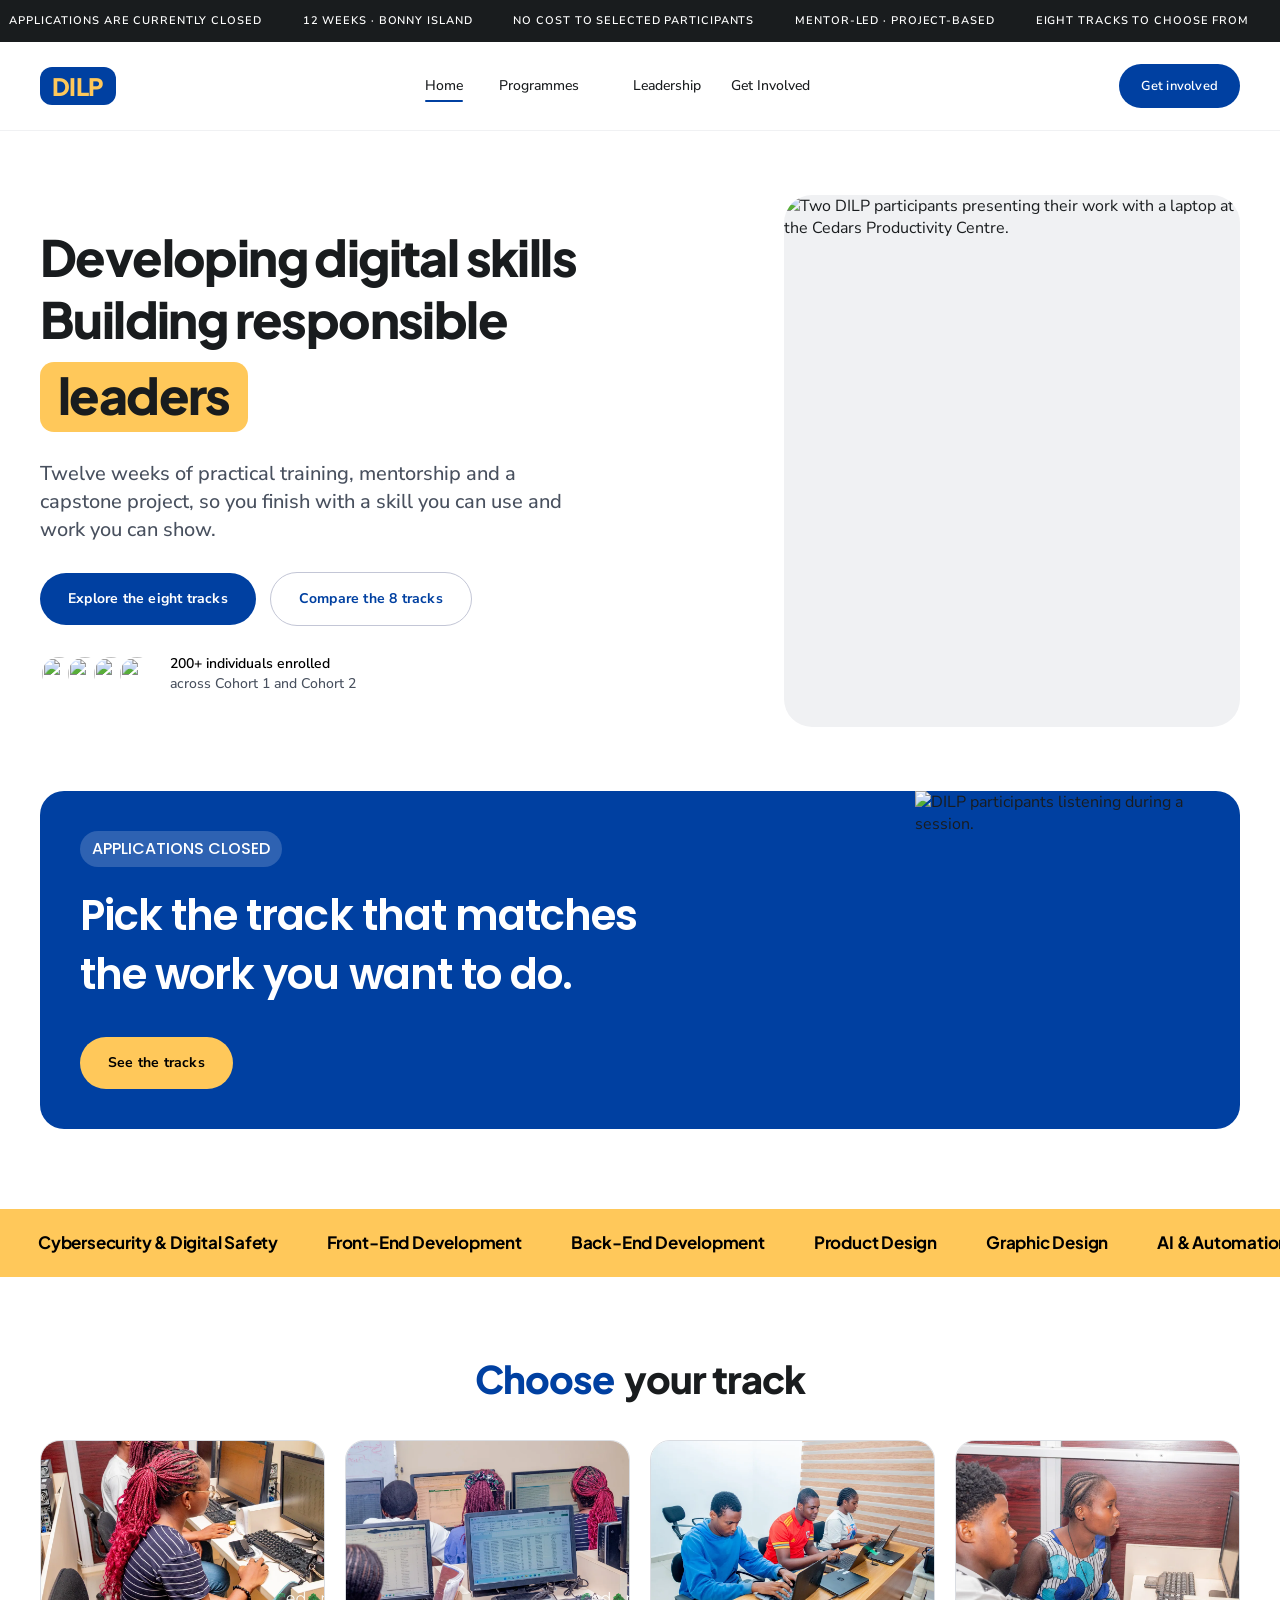
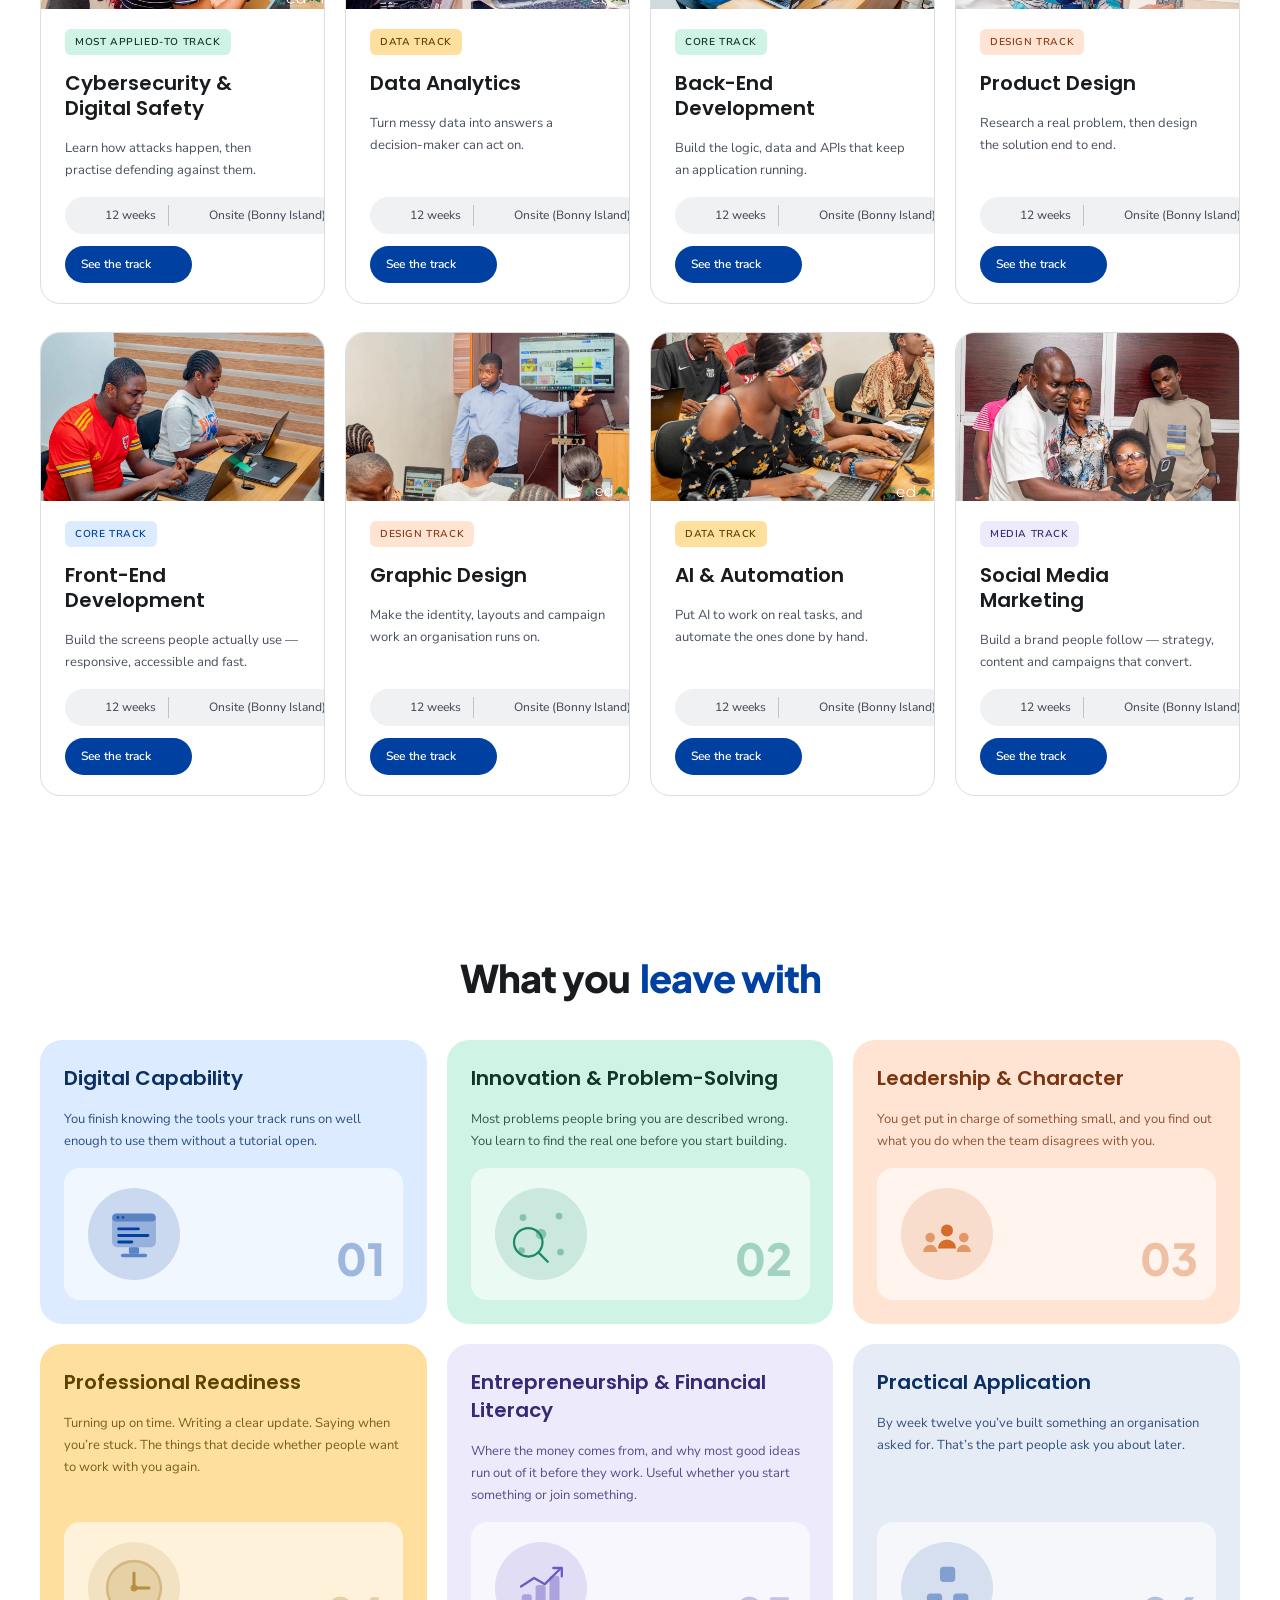
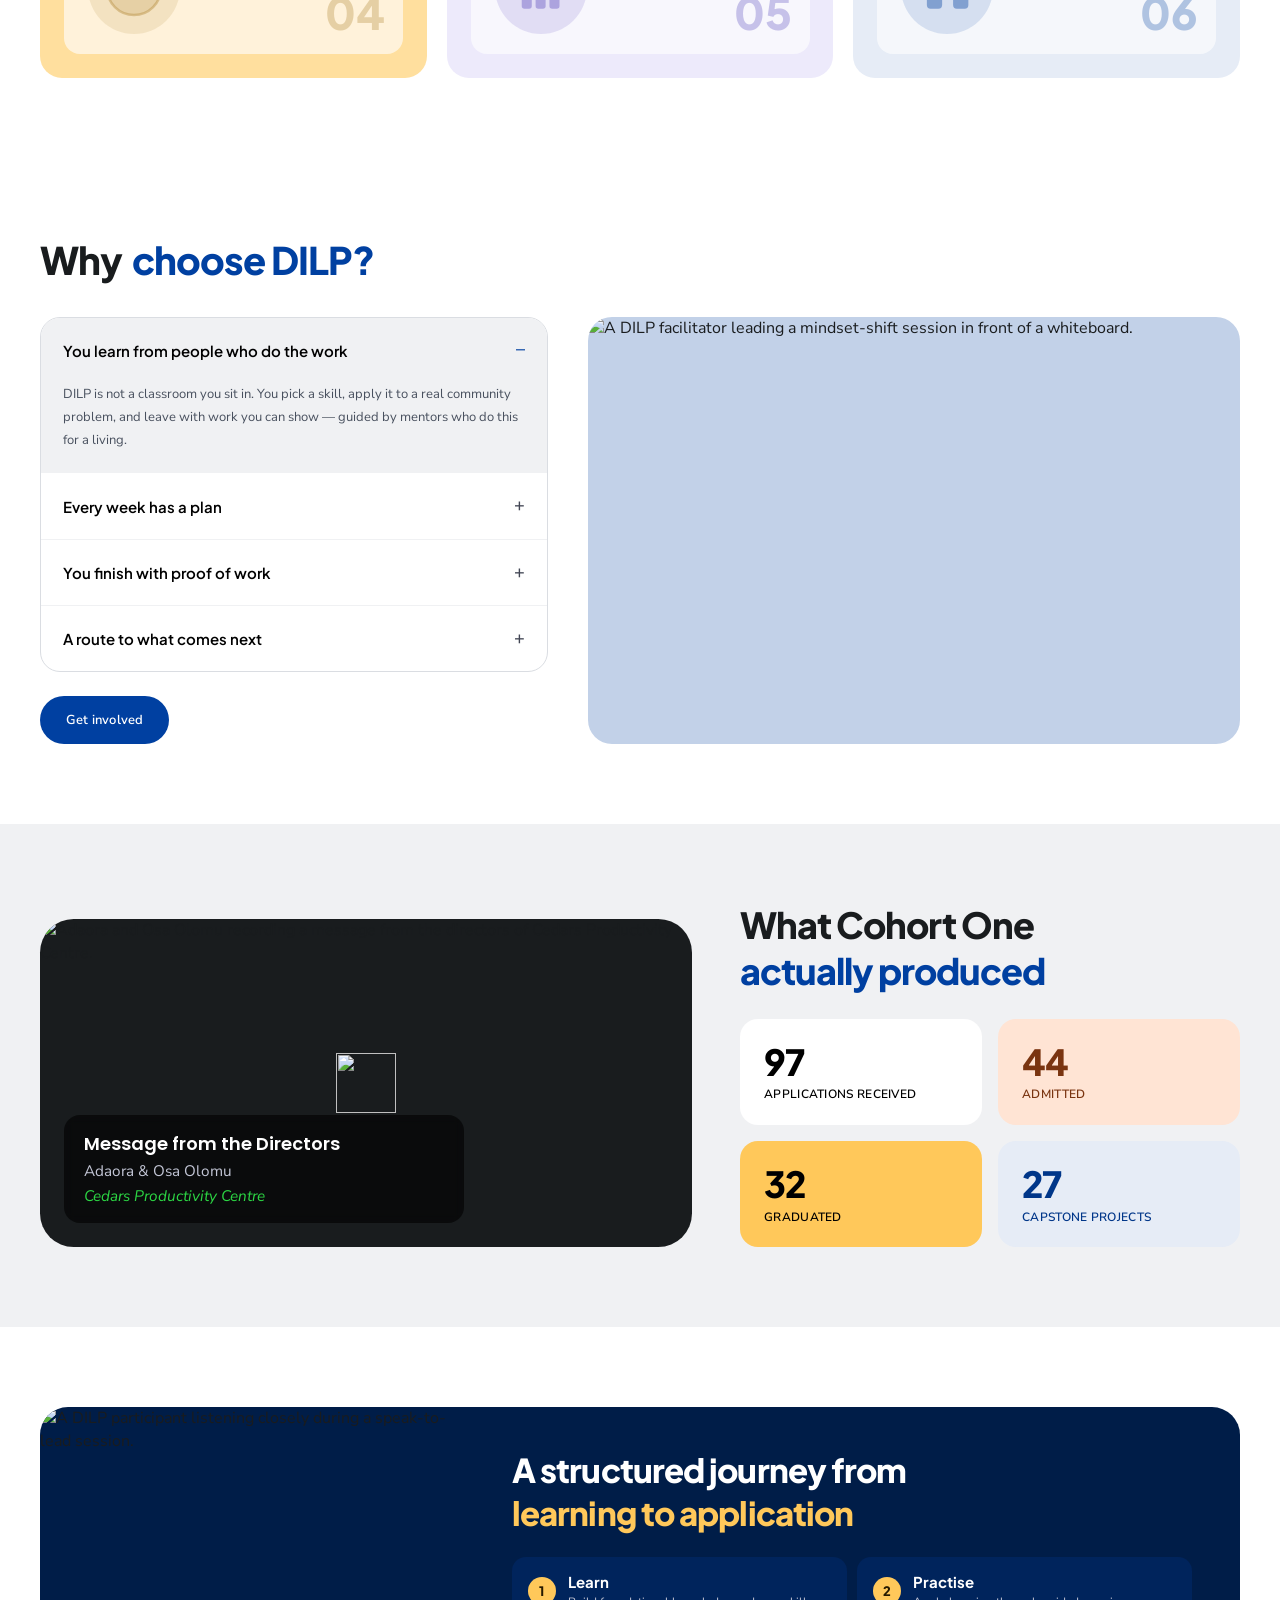
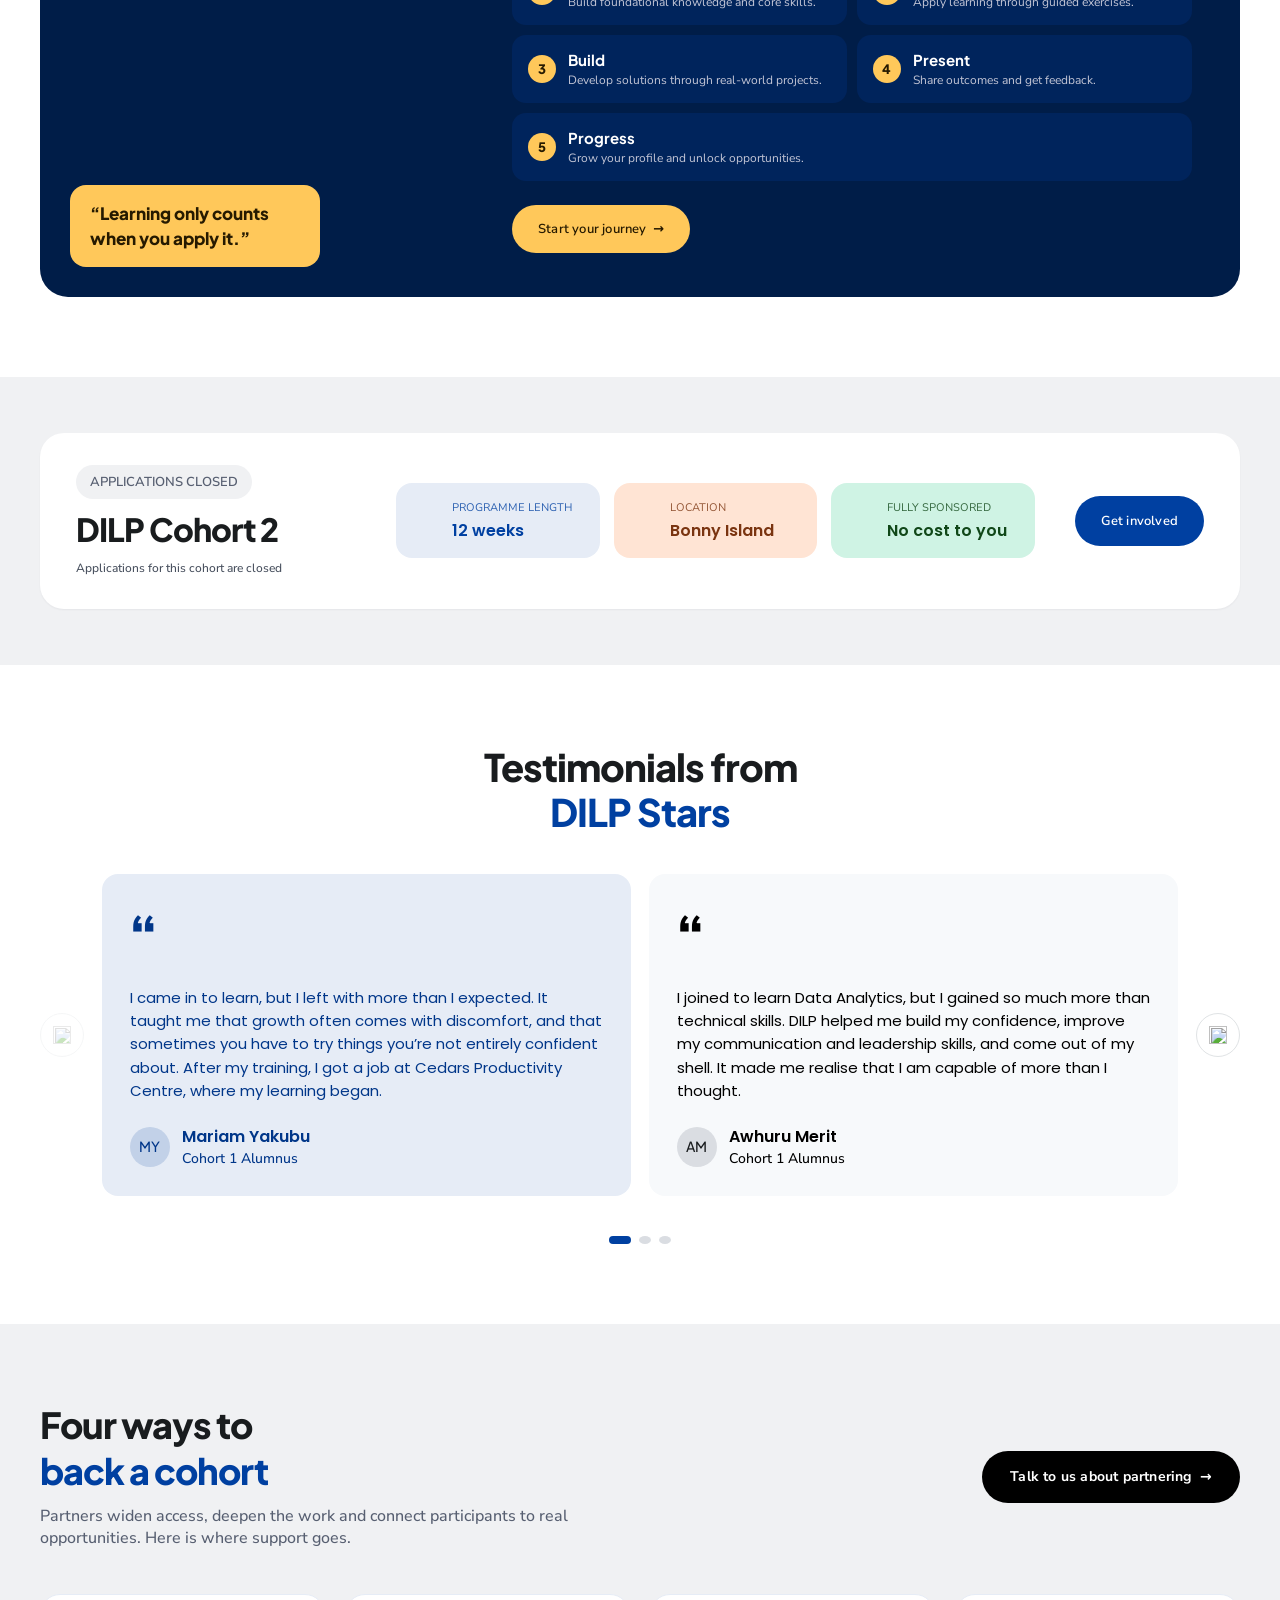
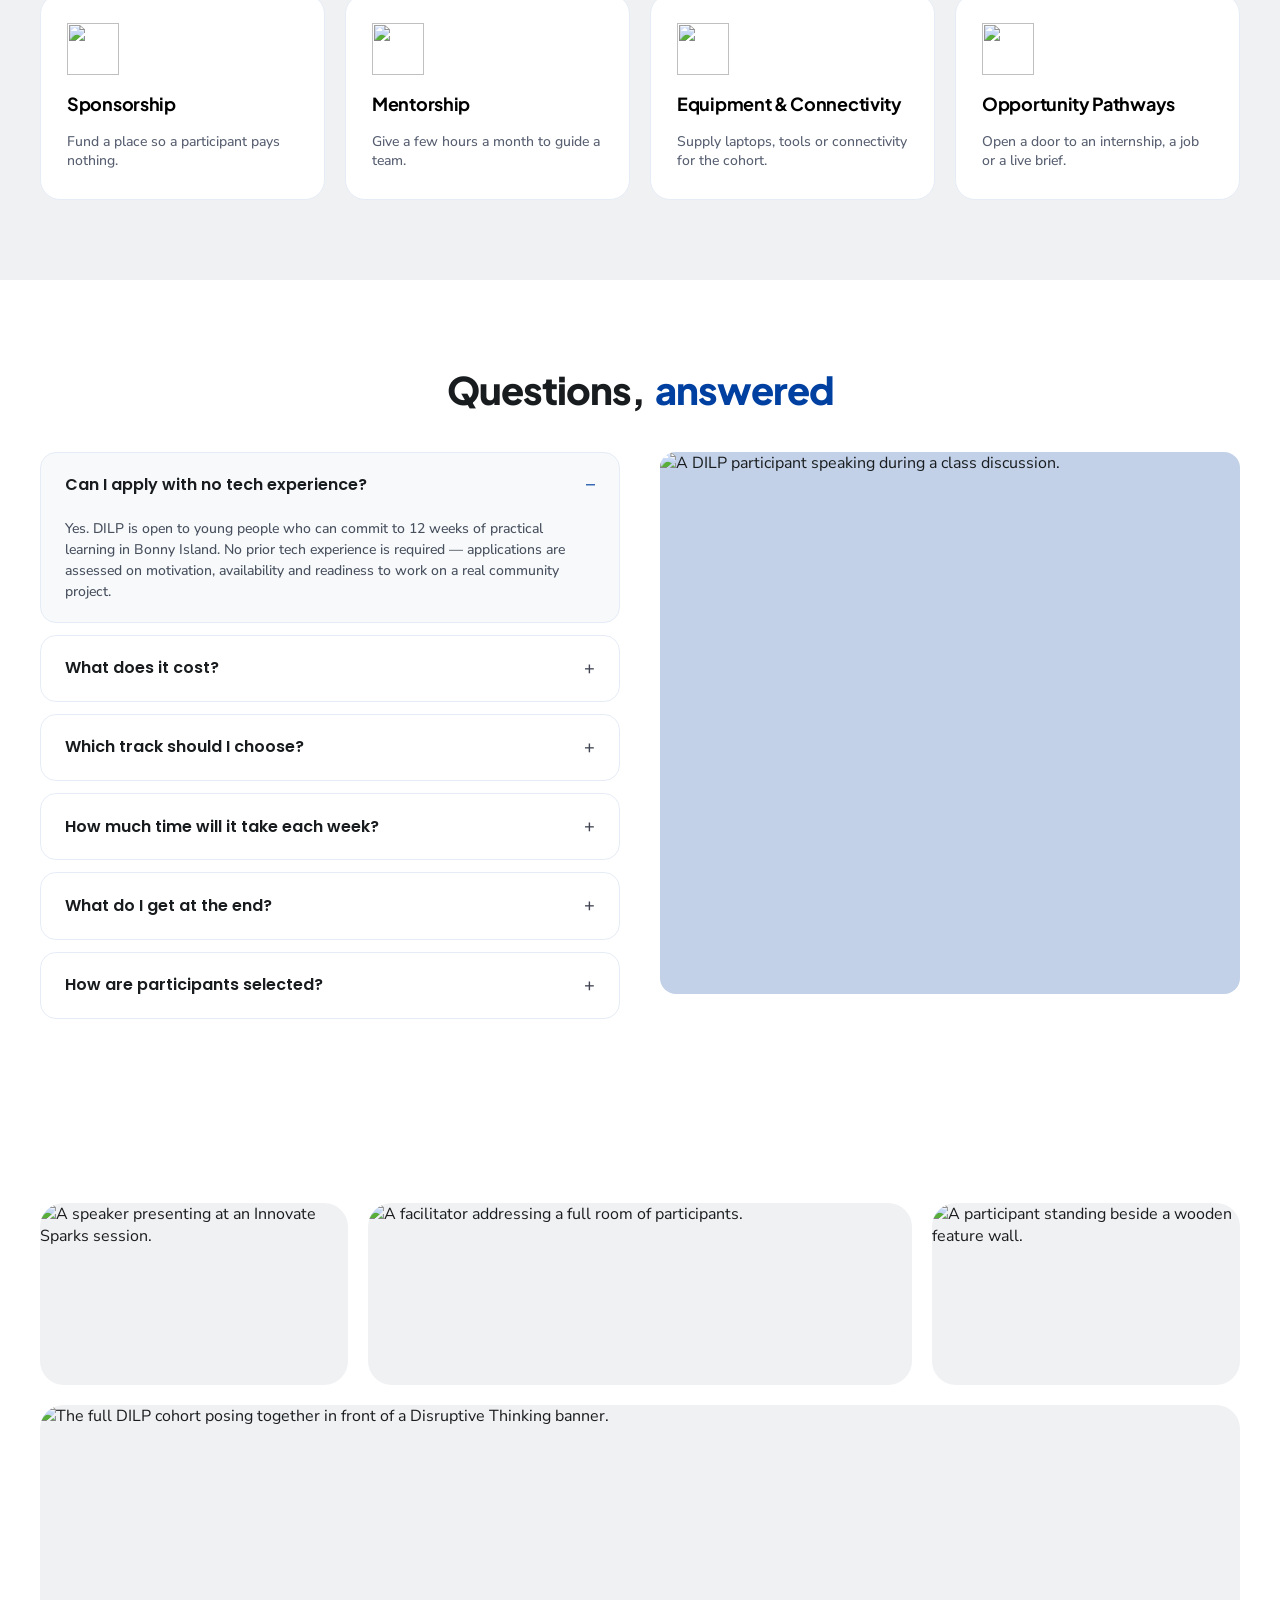
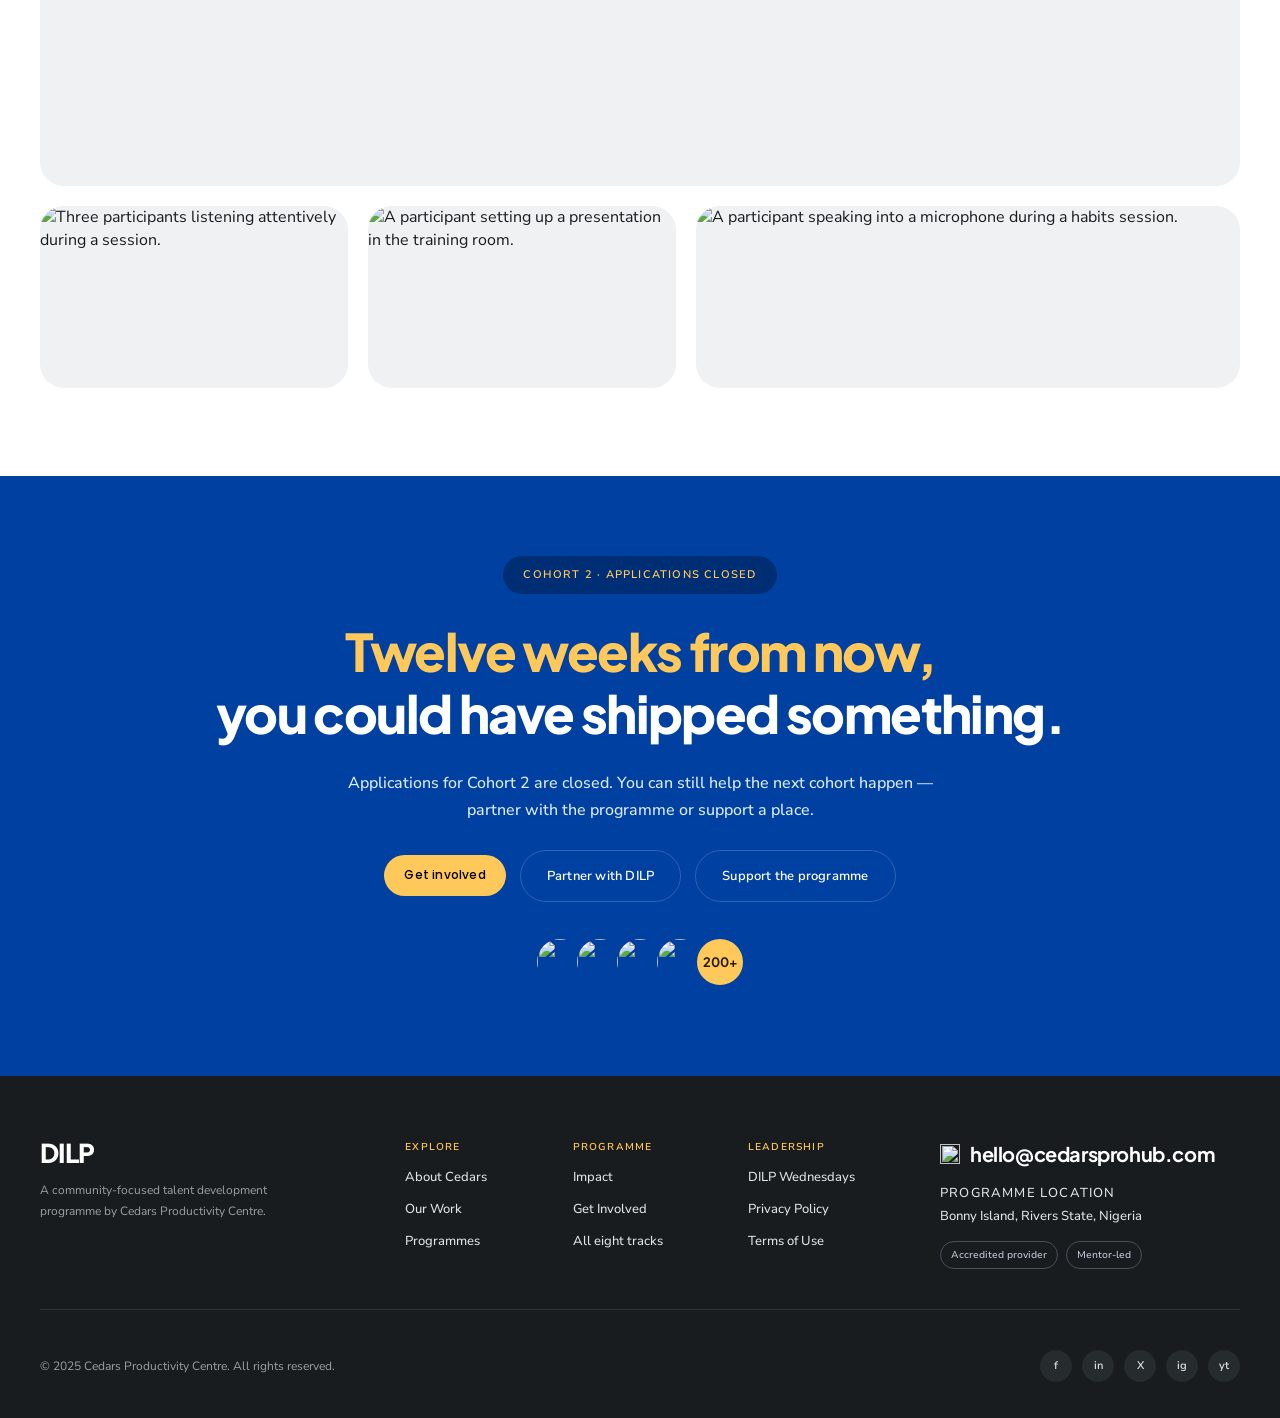
==== commit bba8620b: "Match the homepage track cards to the new heroes, add two testimonials The cards take the same eight" ====
--- a/index.html
+++ b/index.html
@@ -226,7 +226,7 @@
       <div class="track-grid">
         <article class="track-card reveal">
           <div class="track-card__media track-card__media--cyber">
-            <img src="assets/img/track-featured.webp" alt="Students working on laptops during a cybersecurity lab session." loading="lazy">
+            <img src="assets/img/track-cyber-card.webp" alt="A DILP participant working at a dual-monitor workstation." loading="lazy">
           </div>
           <div class="track-card__body">
             <span class="tag tag--core-green">MOST APPLIED-TO TRACK</span>
@@ -245,7 +245,7 @@
 
         <article class="track-card reveal">
           <div class="track-card__media track-card__media--data">
-            <img src="assets/img/track-data-top.webp" alt="A facilitator pointing at a whiteboard during a data analytics class." loading="lazy">
+            <img src="assets/img/track-data-card.webp" alt="DILP participants working with spreadsheets on the training room computers." loading="lazy">
           </div>
           <div class="track-card__body">
             <span class="tag tag--data">DATA TRACK</span>
@@ -264,7 +264,7 @@
 
         <article class="track-card reveal">
           <div class="track-card__media track-card__media--backend">
-            <img src="assets/img/track-backend-top.webp" alt="A DILP participant presenting a problem-solving slide." loading="lazy">
+            <img src="assets/img/track-backend-card.webp" alt="DILP participants working on their laptops at a shared desk." loading="lazy">
           </div>
           <div class="track-card__body">
             <span class="tag tag--core-green">CORE TRACK</span>
@@ -283,7 +283,7 @@
 
         <article class="track-card reveal">
           <div class="track-card__media track-card__media--design">
-            <img src="assets/img/track-design-top.webp" alt="Participants collaborating around laptops in a design session." loading="lazy">
+            <img src="assets/img/track-product-card.webp" alt="Two DILP participants working through a screen together." loading="lazy">
           </div>
           <div class="track-card__body">
             <span class="tag tag--design">DESIGN TRACK</span>
@@ -302,7 +302,7 @@
 
         <article class="track-card reveal">
           <div class="track-card__media track-card__media--frontend">
-            <img src="assets/img/track-frontend-top.webp" alt="A row of DILP participants concentrating during a front-end session." loading="lazy">
+            <img src="assets/img/track-frontend-card.webp" alt="Two DILP participants writing code side by side on their laptops." loading="lazy">
           </div>
           <div class="track-card__body">
             <span class="tag tag--core-blue">CORE TRACK</span>
@@ -321,7 +321,7 @@
 
         <article class="track-card reveal">
           <div class="track-card__media track-card__media--graphic">
-            <img src="assets/img/gallery-6.webp" alt="A DILP participant setting up a presentation in the training room." loading="lazy">
+            <img src="assets/img/track-graphic-card.webp" alt="A facilitator walking the class through a design portfolio on screen." loading="lazy">
           </div>
           <div class="track-card__body">
             <span class="tag tag--design">DESIGN TRACK</span>
@@ -340,7 +340,7 @@
 
         <article class="track-card reveal">
           <div class="track-card__media track-card__media--ai">
-            <img src="assets/img/gallery-1.webp" alt="A speaker presenting at a DILP session." loading="lazy">
+            <img src="assets/img/track-ai-card.webp" alt="A DILP participant typing at her laptop during a class session." loading="lazy">
           </div>
           <div class="track-card__body">
             <span class="tag tag--data">DATA TRACK</span>
@@ -359,7 +359,7 @@
 
         <article class="track-card reveal">
           <div class="track-card__media track-card__media--social">
-            <img src="assets/img/gallery-7.webp" alt="A DILP participant presenting to the room with a phone in hand." loading="lazy">
+            <img src="assets/img/track-social-card.webp" alt="DILP participants setting up a camera to shoot content." loading="lazy">
           </div>
           <div class="track-card__body">
             <span class="tag tag--media">MEDIA TRACK</span>
@@ -739,6 +739,32 @@
                 <span><strong>Awhuru Merit</strong><span>Cohort 1 Alumnus</span></span>
               </figcaption>
             </figure>
+
+            <figure class="testimonial testimonial--blue">
+              <div class="testimonial__top">
+                <span class="testimonial__mark" aria-hidden="true">&ldquo;</span>
+                <blockquote>
+                  <p>Before DILP, I struggled to set a clear structure in my business: tracking sales, knowing what sells most, separating profit and expenses. Now a single click answers my questions. My profit has increased greatly, and I have grown in leadership too.</p>
+                </blockquote>
+              </div>
+              <figcaption class="testimonial__who">
+                <span class="testimonial__initials" aria-hidden="true">VA</span>
+                <span><strong>Vivian Geofrey Allison</strong><span>Data Analytics</span></span>
+              </figcaption>
+            </figure>
+
+            <figure class="testimonial testimonial--grey">
+              <div class="testimonial__top">
+                <span class="testimonial__mark" aria-hidden="true">&ldquo;</span>
+                <blockquote>
+                  <p>The leadership class taught me how to leverage networks and relationships for growth. As a front-end developer, it shifted my mindset from just writing code to leading, collaborating and building impactful solutions. The skills have helped me start my own project.</p>
+                </blockquote>
+              </div>
+              <figcaption class="testimonial__who">
+                <span class="testimonial__initials" aria-hidden="true">DO</span>
+                <span><strong>David Chima Ogbu</strong><span>Front-End Web Development</span></span>
+              </figcaption>
+            </figure>
           </div>
         </div>
 
--- a/styles.css
+++ b/styles.css
@@ -103,6 +103,9 @@
 button { font: inherit; color: inherit; background: none; border: 0; cursor: pointer; }
 ul { margin: 0; padding: 0; list-style: none; }
 h1, h2, h3, h4, p, figure, figcaption, blockquote { margin: 0; }
+
+/* A card sets display:flex, which outranks the hidden attribute. */
+[hidden] { display: none !important; }
 
 :focus-visible {
   outline: 3px solid var(--blue-5);
@@ -798,14 +801,6 @@
   transition: transform 0.6s var(--ease);
 }
 .track-card:hover .track-card__media img { transform: scale(1.06); }
-.track-card__media--data img { object-position: center 22%; }
-.track-card__media--backend img { object-position: center 34%; }
-.track-card__media--design img { object-position: center 38%; }
-.track-card__media--frontend img { object-position: center 46%; }
-.track-card__media--graphic img { object-position: center 45%; }
-.track-card__media--ai img { object-position: center 32%; }
-.track-card__media--social img { object-position: center 17%; }
-.track-card__media--cyber img { object-position: center 42%; }
 
 .track-card__body {
   flex: 1;
@@ -2775,7 +2770,8 @@
 .give-card__blurb { margin-top: 6px; font-size: 15px; line-height: 1.45; color: var(--text-7); }
 
 .give-card__amounts { display: flex; flex-wrap: wrap; gap: 10px; list-style: none; }
-.give-card__amounts li {
+.give-card__amount {
+  display: inline-block;
   padding: 9px 16px;
   border: 1px solid var(--hairline-2);
   border-radius: var(--radius-pill);
@@ -2785,11 +2781,32 @@
   font-size: 14px;
   color: var(--ink-soft);
   white-space: nowrap;
-}
-.give-card__amounts-any { border-style: dashed !important; }
+  transition: border-color 0.2s var(--ease), background-color 0.2s var(--ease),
+    color 0.2s var(--ease);
+}
+button.give-card__amount { cursor: pointer; }
+button.give-card__amount:hover { border-color: var(--blue-2); background: var(--blue-pale); }
+.give-card__amount.is-selected {
+  border-color: var(--blue-6);
+  background: var(--blue-6);
+  color: var(--white);
+}
+.give-card__amount--any { border-style: dashed; }
+.give-card__amount--any.is-selected { border-style: solid; }
 
 .give-card .btn { margin-top: auto; }
 .give-card__note { font-size: 13px; font-weight: 500; color: var(--text-6); text-align: center; }
+
+.enquiry__confirm {
+  padding: 14px 18px;
+  border: 1px solid var(--mint-1);
+  border-radius: 12px;
+  background: #f1fbf6;
+  font-size: 14px;
+  line-height: 1.5;
+  color: var(--mint-ink);
+}
+.enquiry__confirm a { color: inherit; font-weight: 700; text-decoration: underline; }
 
 .give__secure { font-size: 14px; line-height: 1.5; color: var(--text-7); max-width: 760px; }
 .give__secure a { color: var(--blue-6); font-weight: 700; text-decoration: underline; }
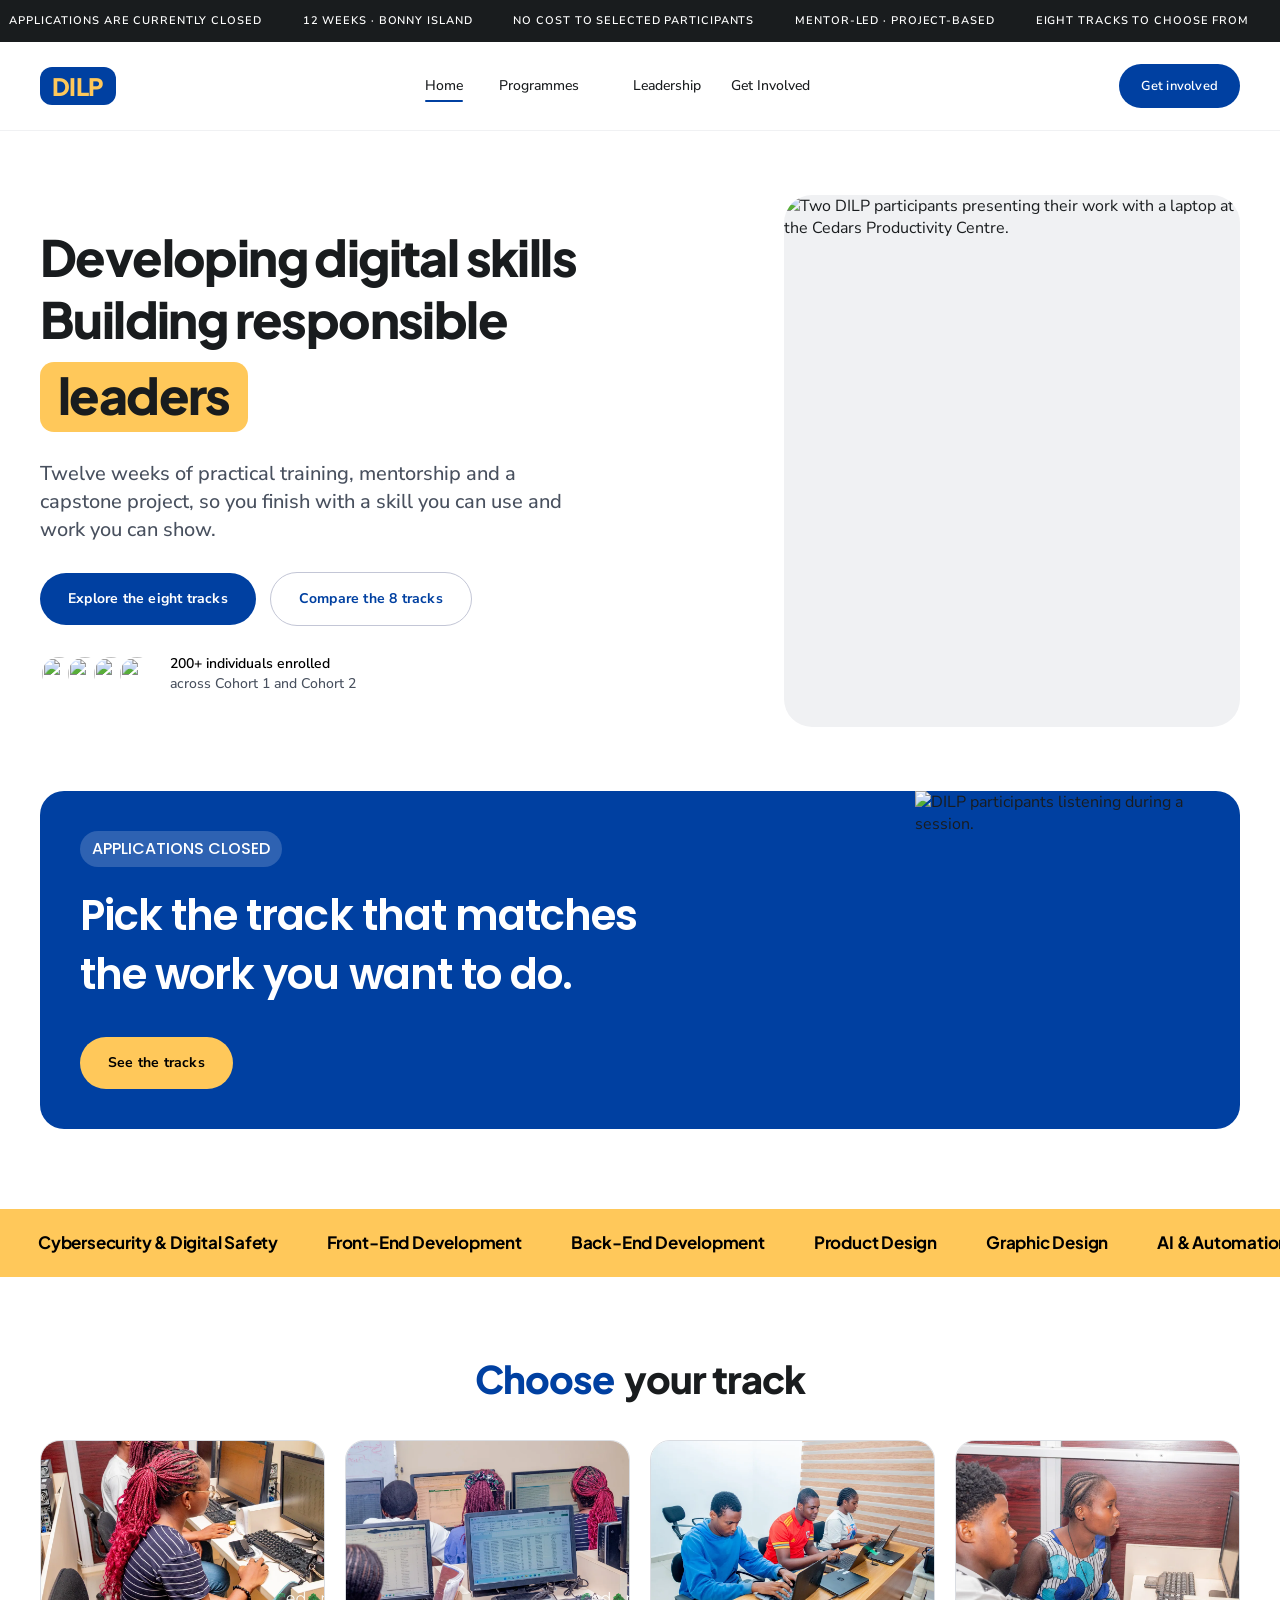
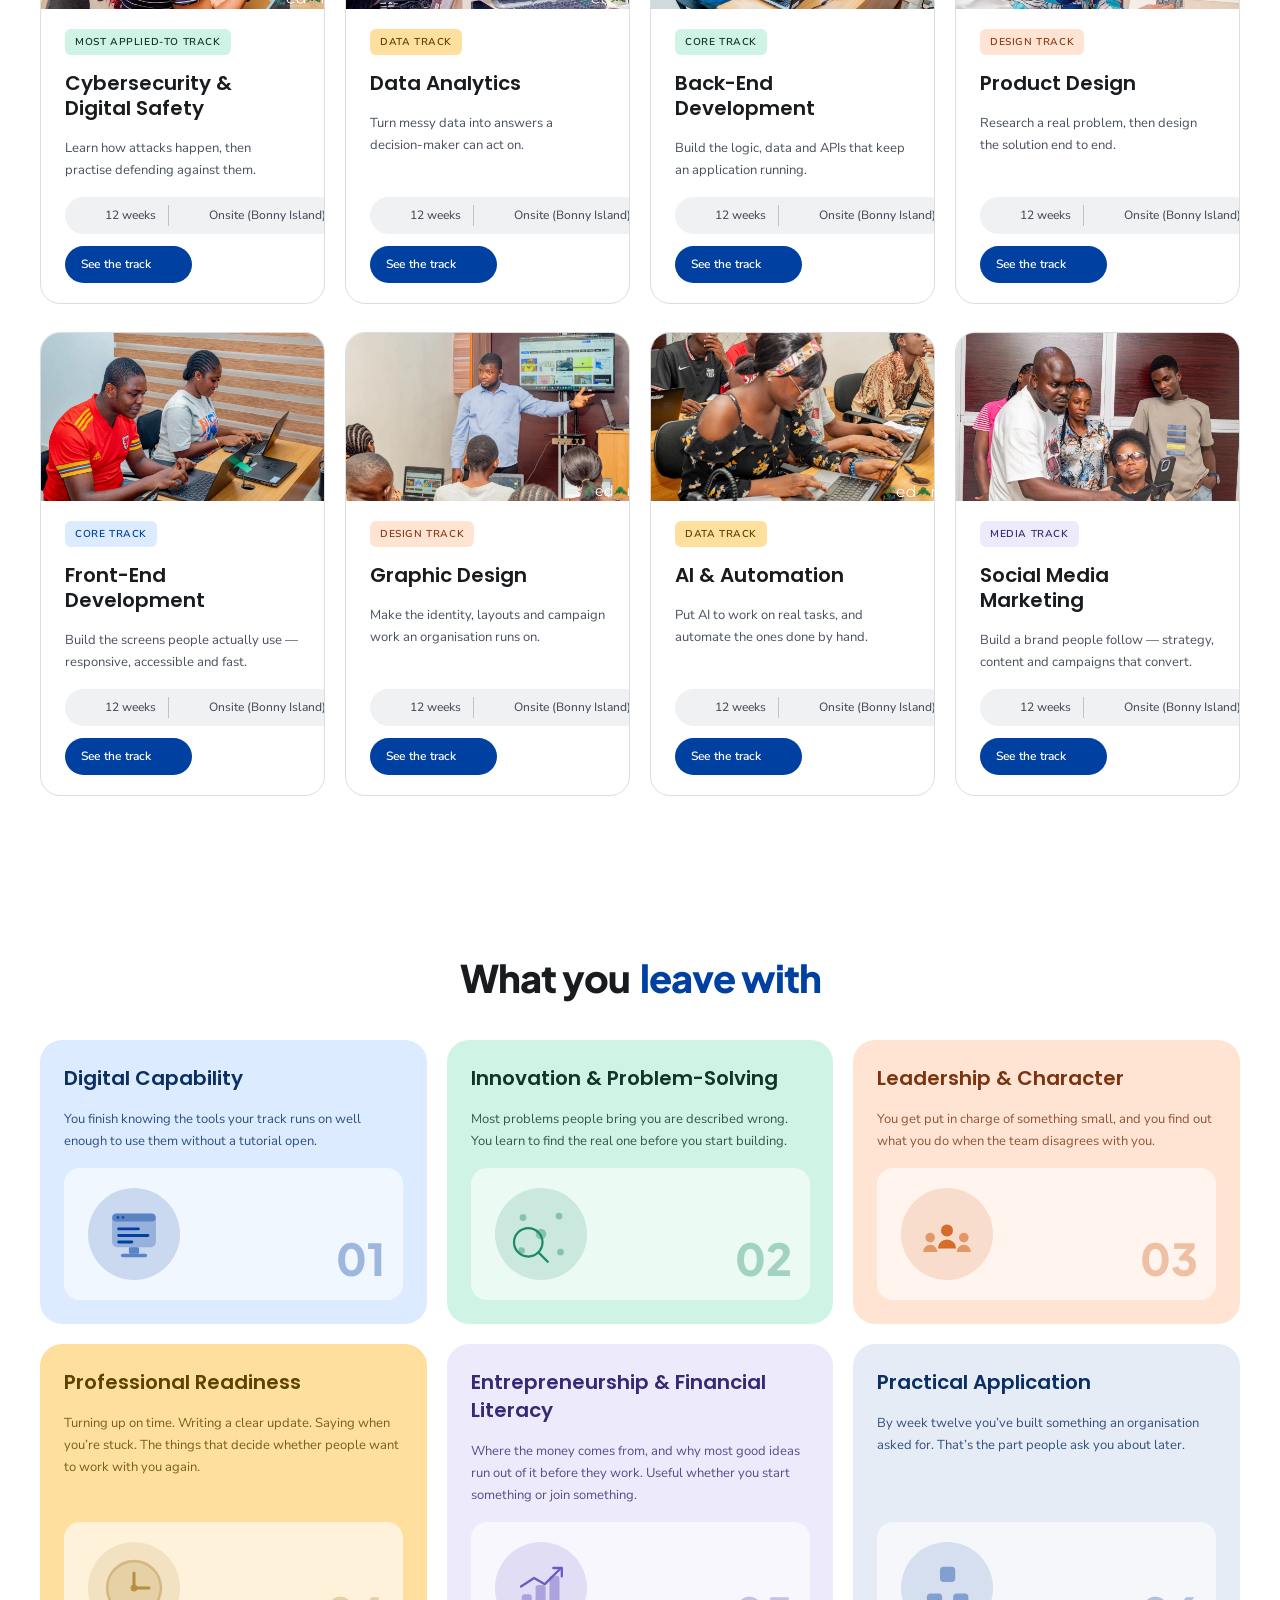
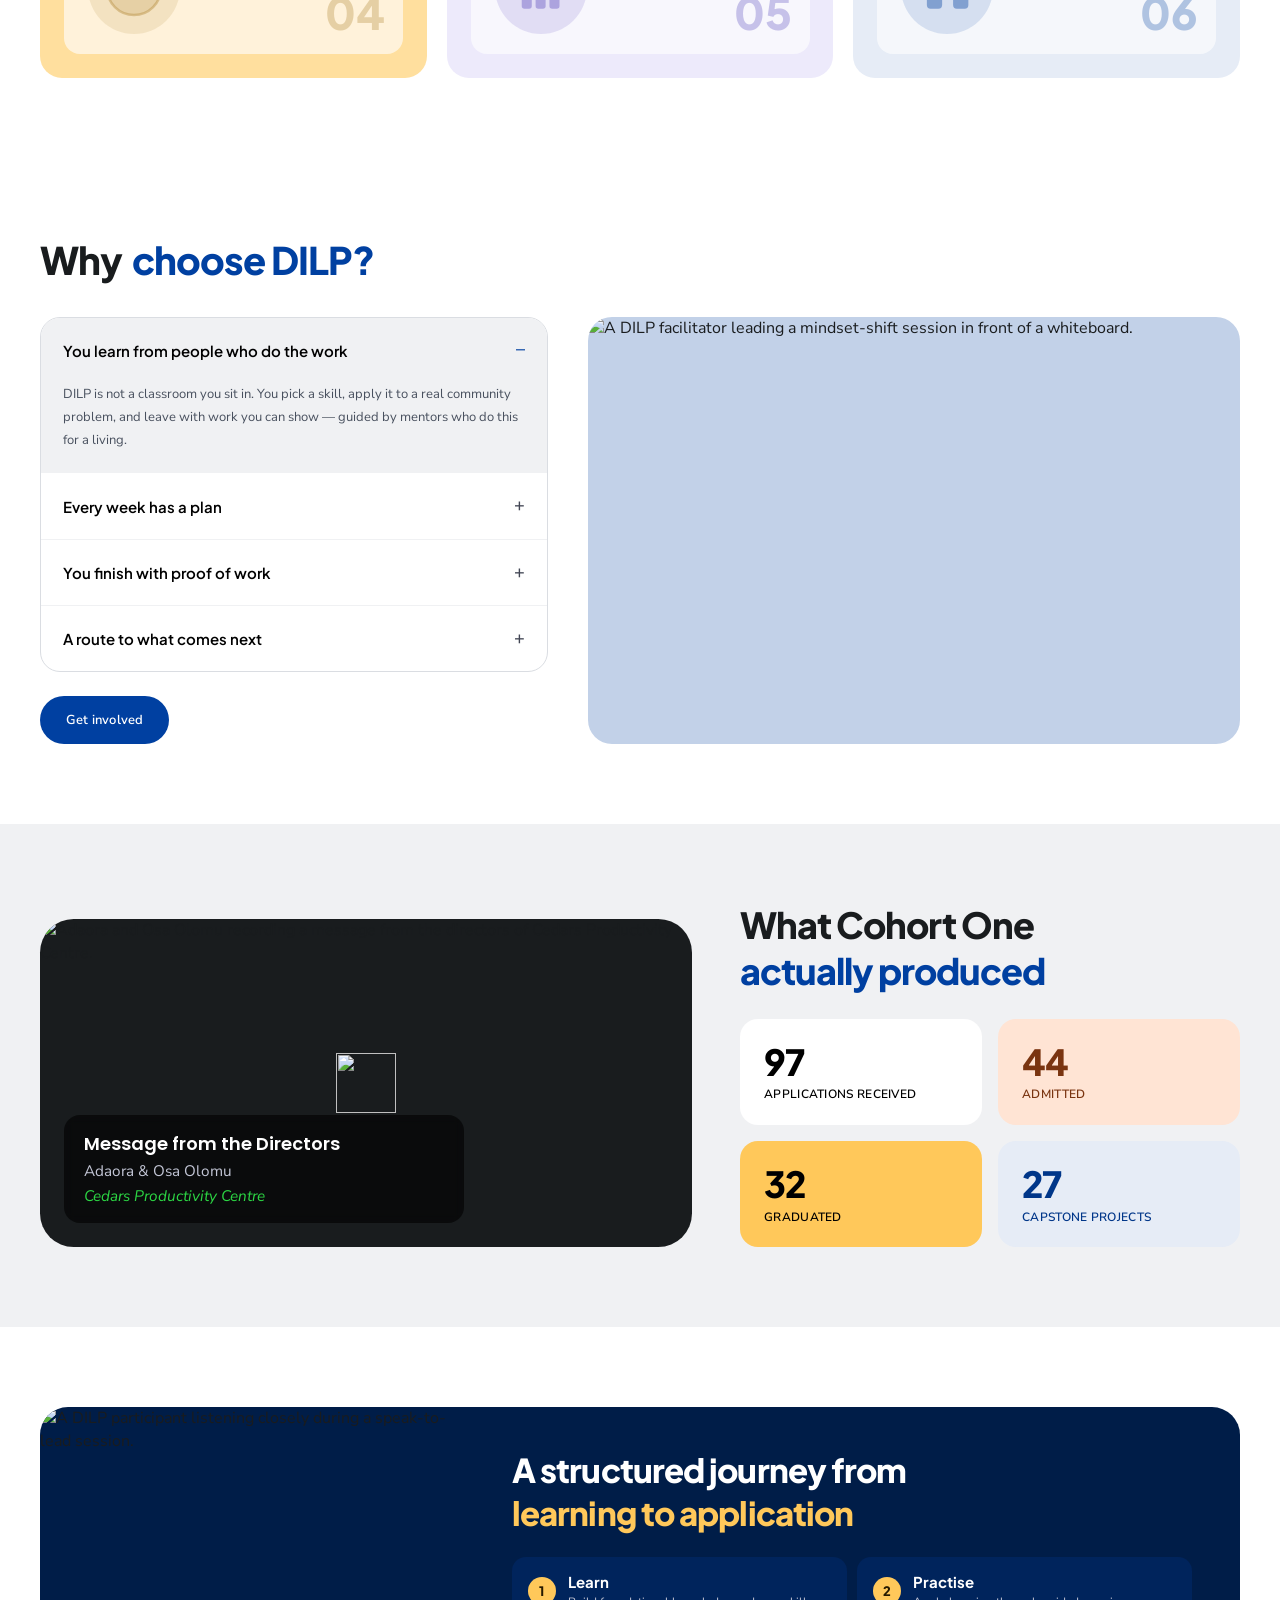
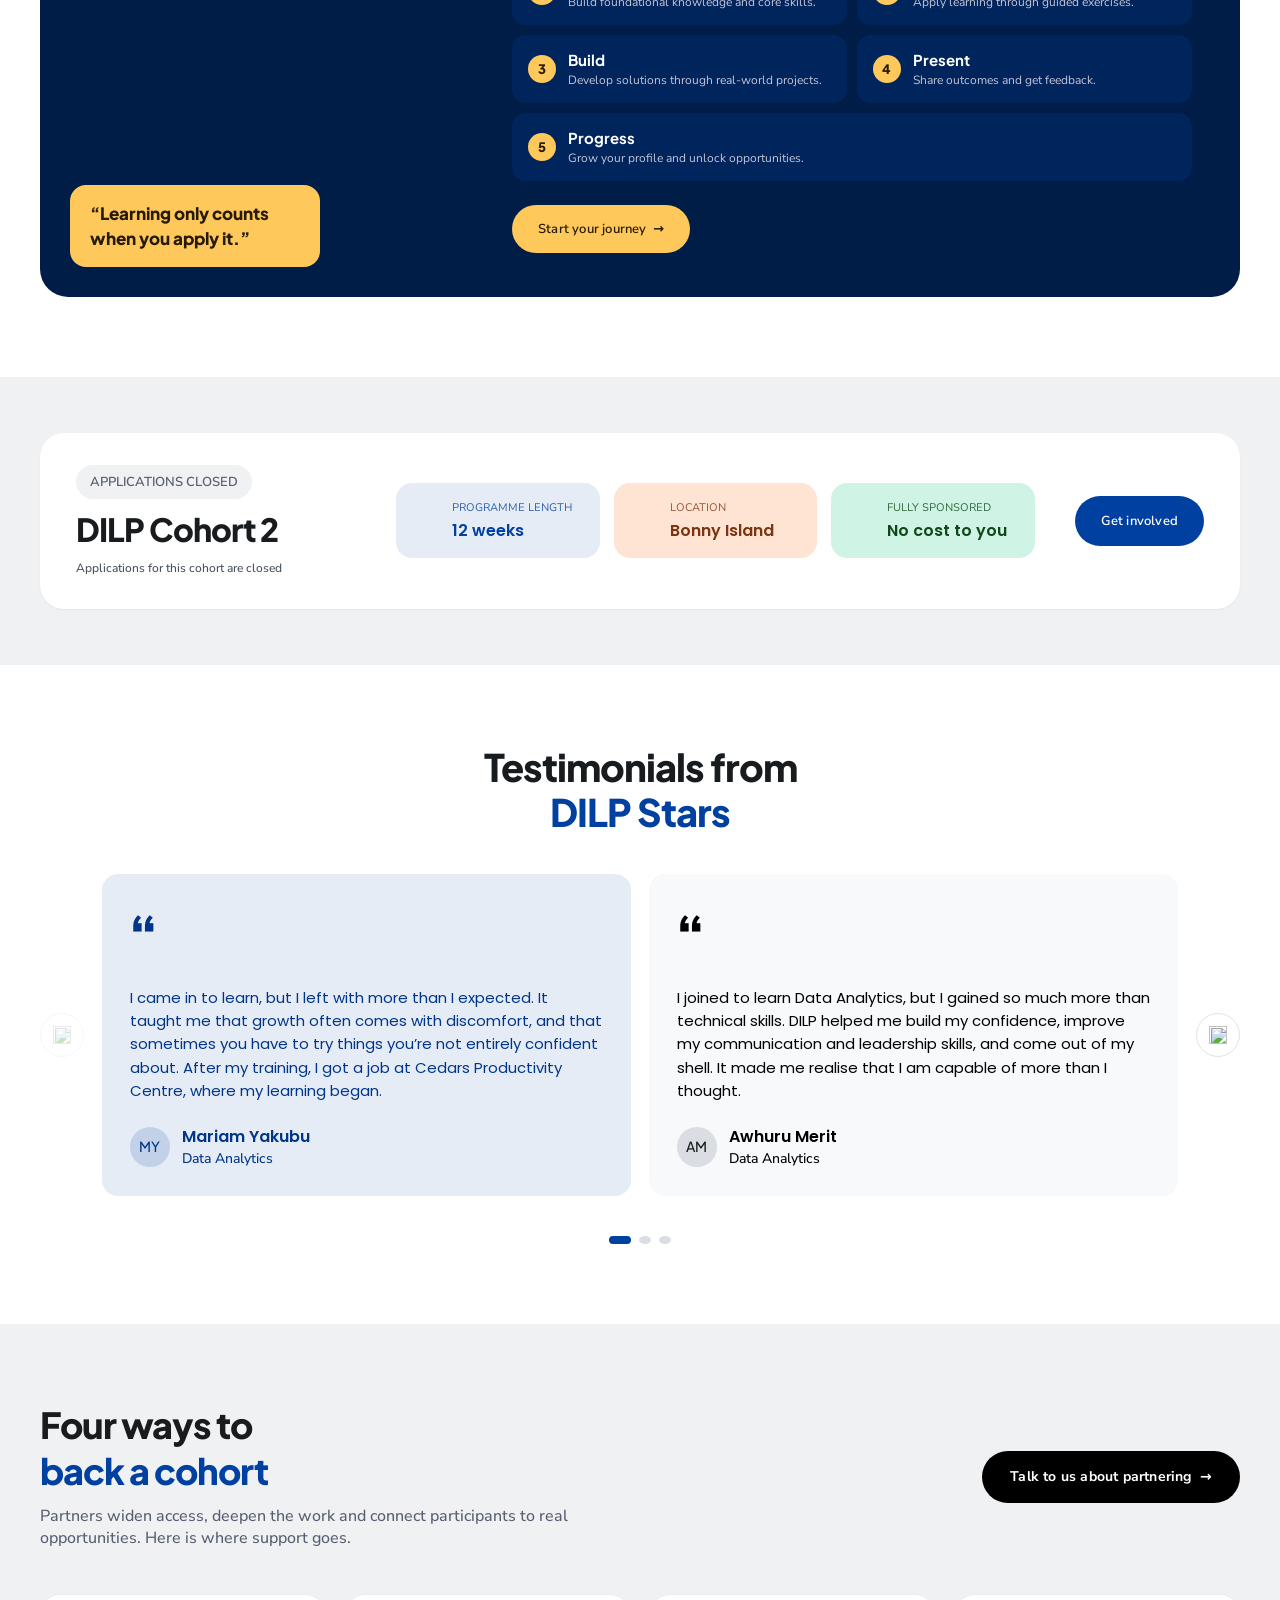
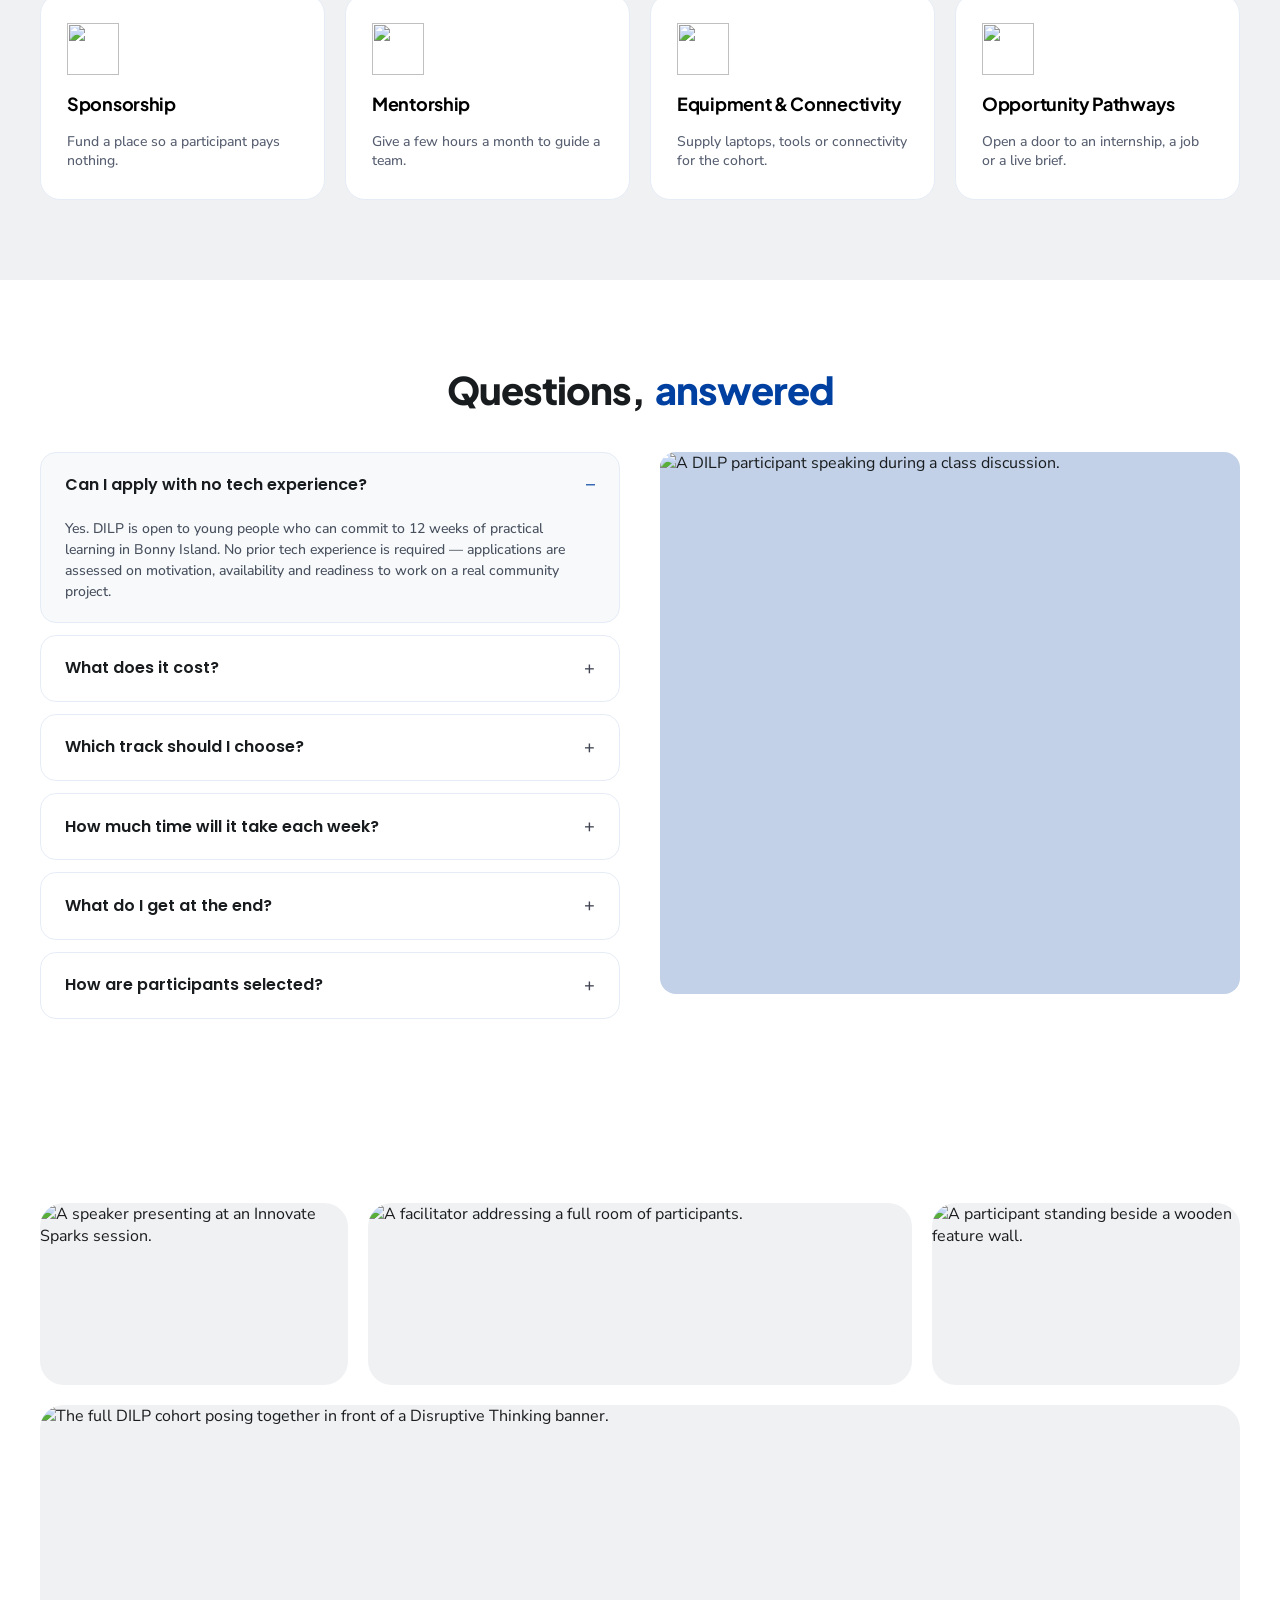
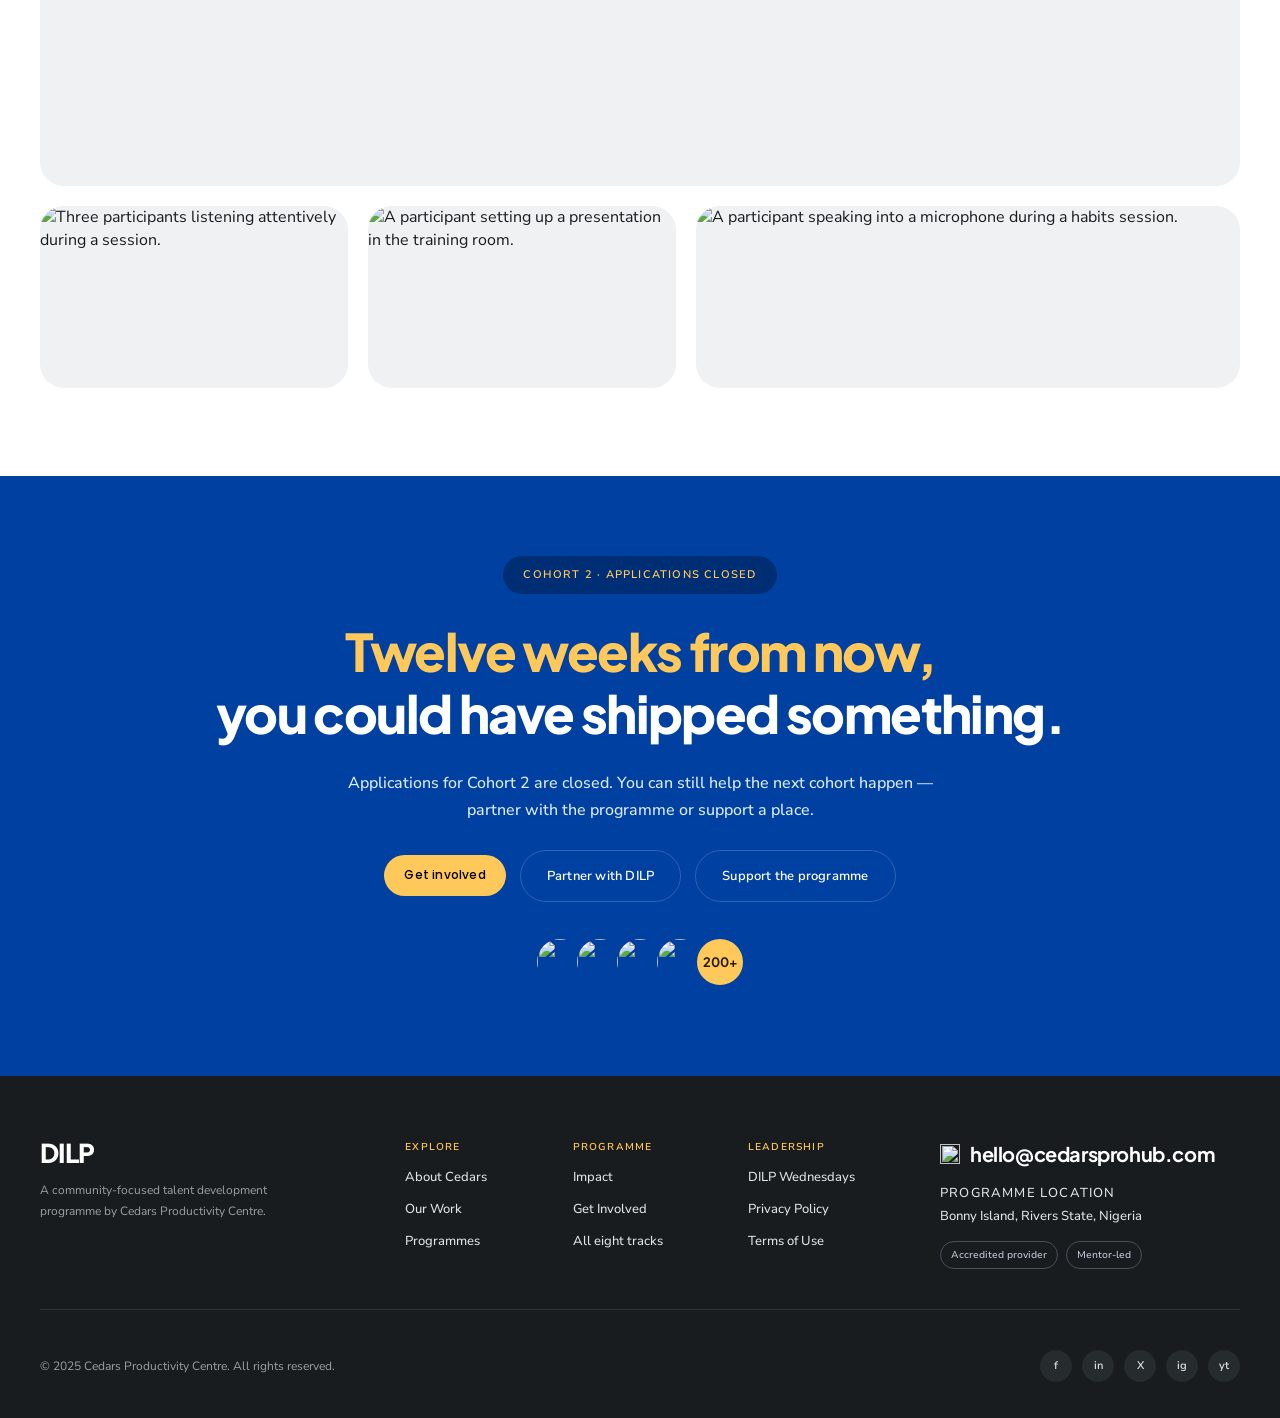
==== commit 349d857f: "Name the track on every testimonial Mariam and Merit were both Data Analytics, so all four attributi" ====
--- a/index.html
+++ b/index.html
@@ -723,7 +723,7 @@
               </div>
               <figcaption class="testimonial__who">
                 <span class="testimonial__initials" aria-hidden="true">MY</span>
-                <span><strong>Mariam Yakubu</strong><span>Cohort 1 Alumnus</span></span>
+                <span><strong>Mariam Yakubu</strong><span>Data Analytics</span></span>
               </figcaption>
             </figure>
 
@@ -736,7 +736,7 @@
               </div>
               <figcaption class="testimonial__who">
                 <span class="testimonial__initials" aria-hidden="true">AM</span>
-                <span><strong>Awhuru Merit</strong><span>Cohort 1 Alumnus</span></span>
+                <span><strong>Awhuru Merit</strong><span>Data Analytics</span></span>
               </figcaption>
             </figure>
 
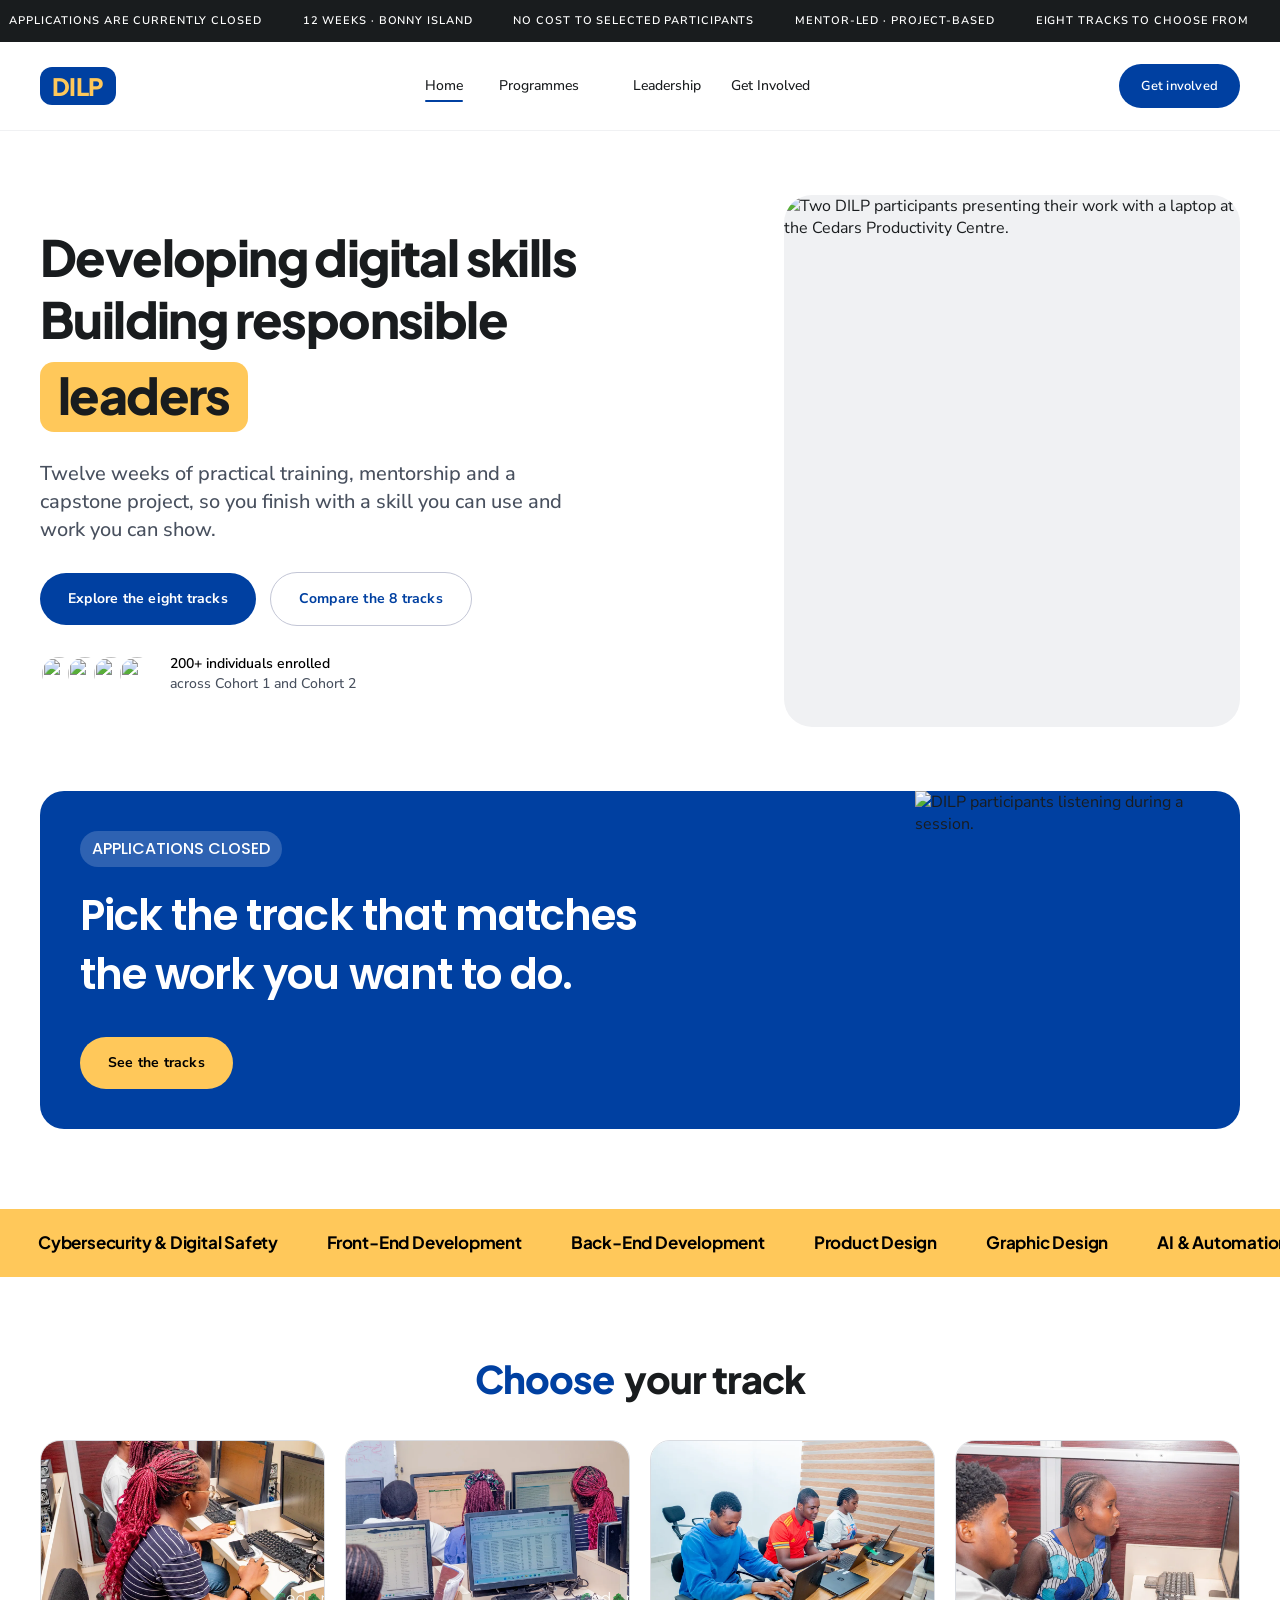
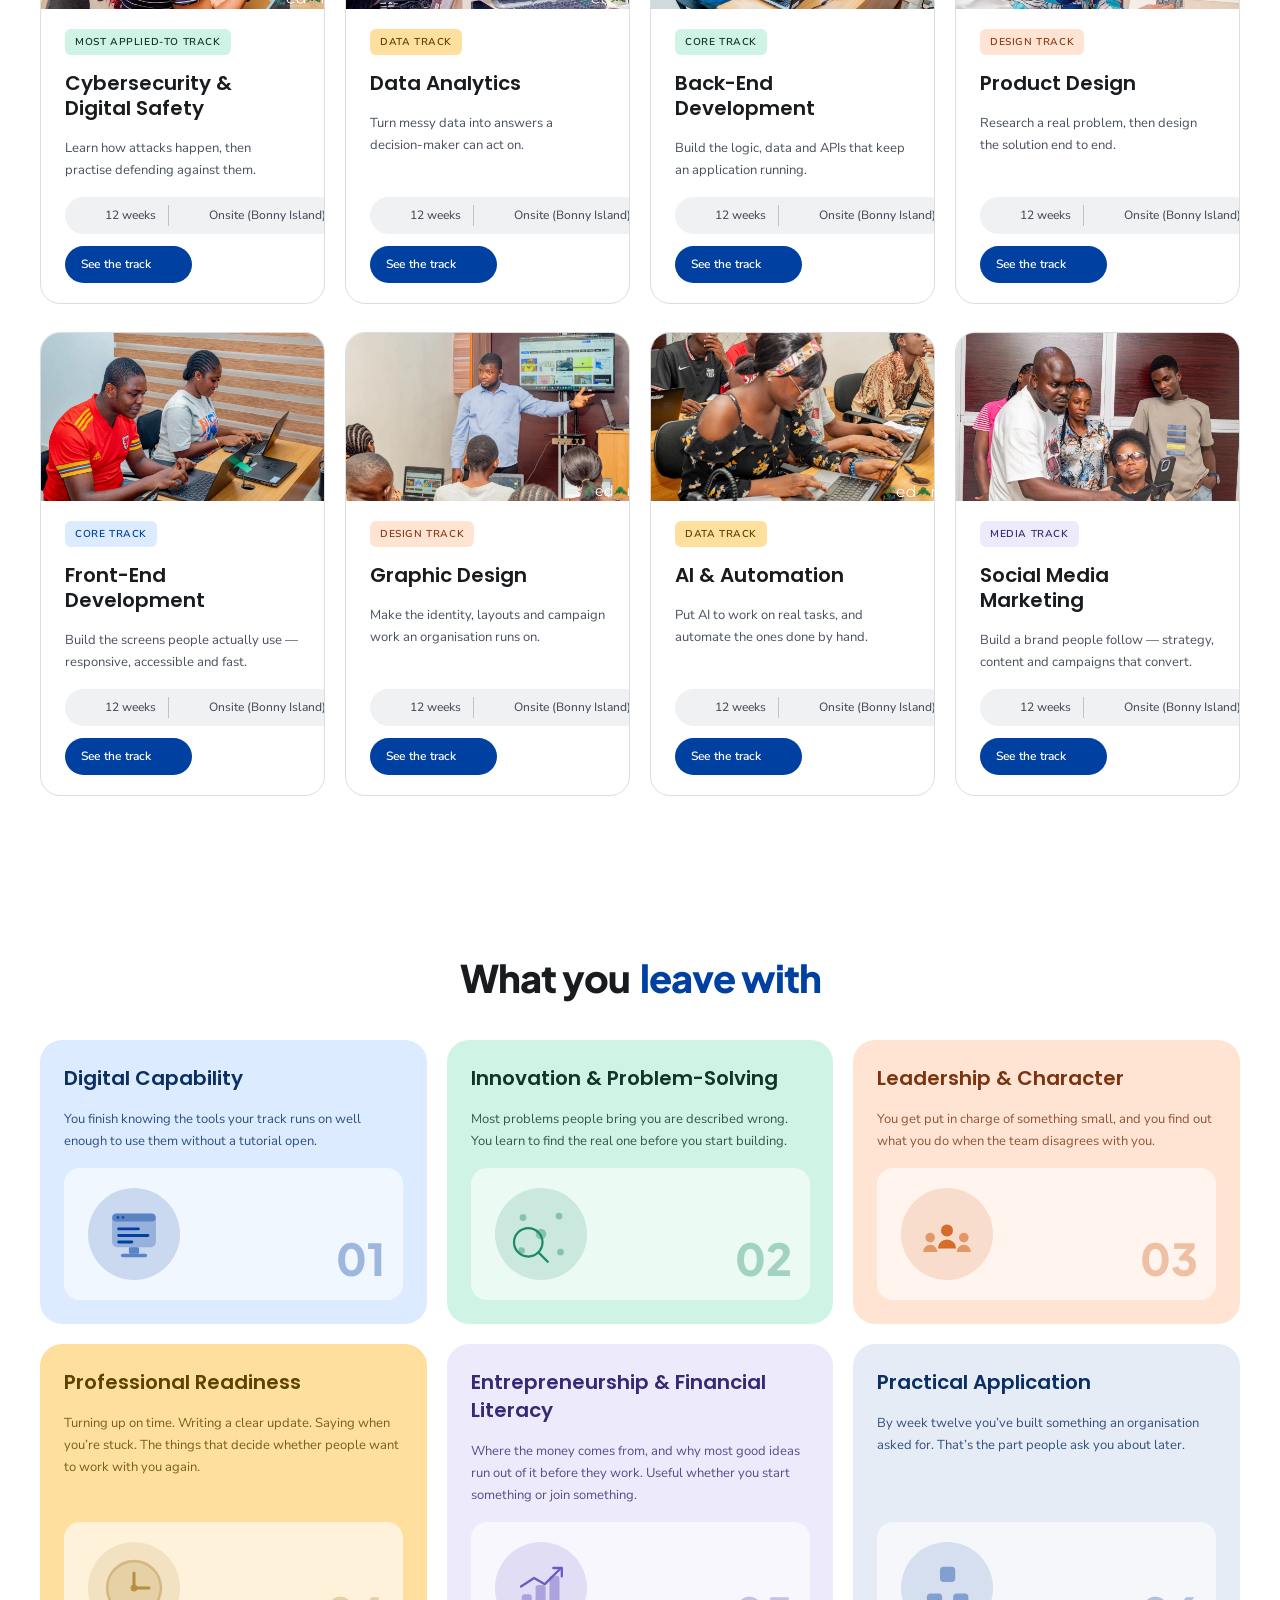
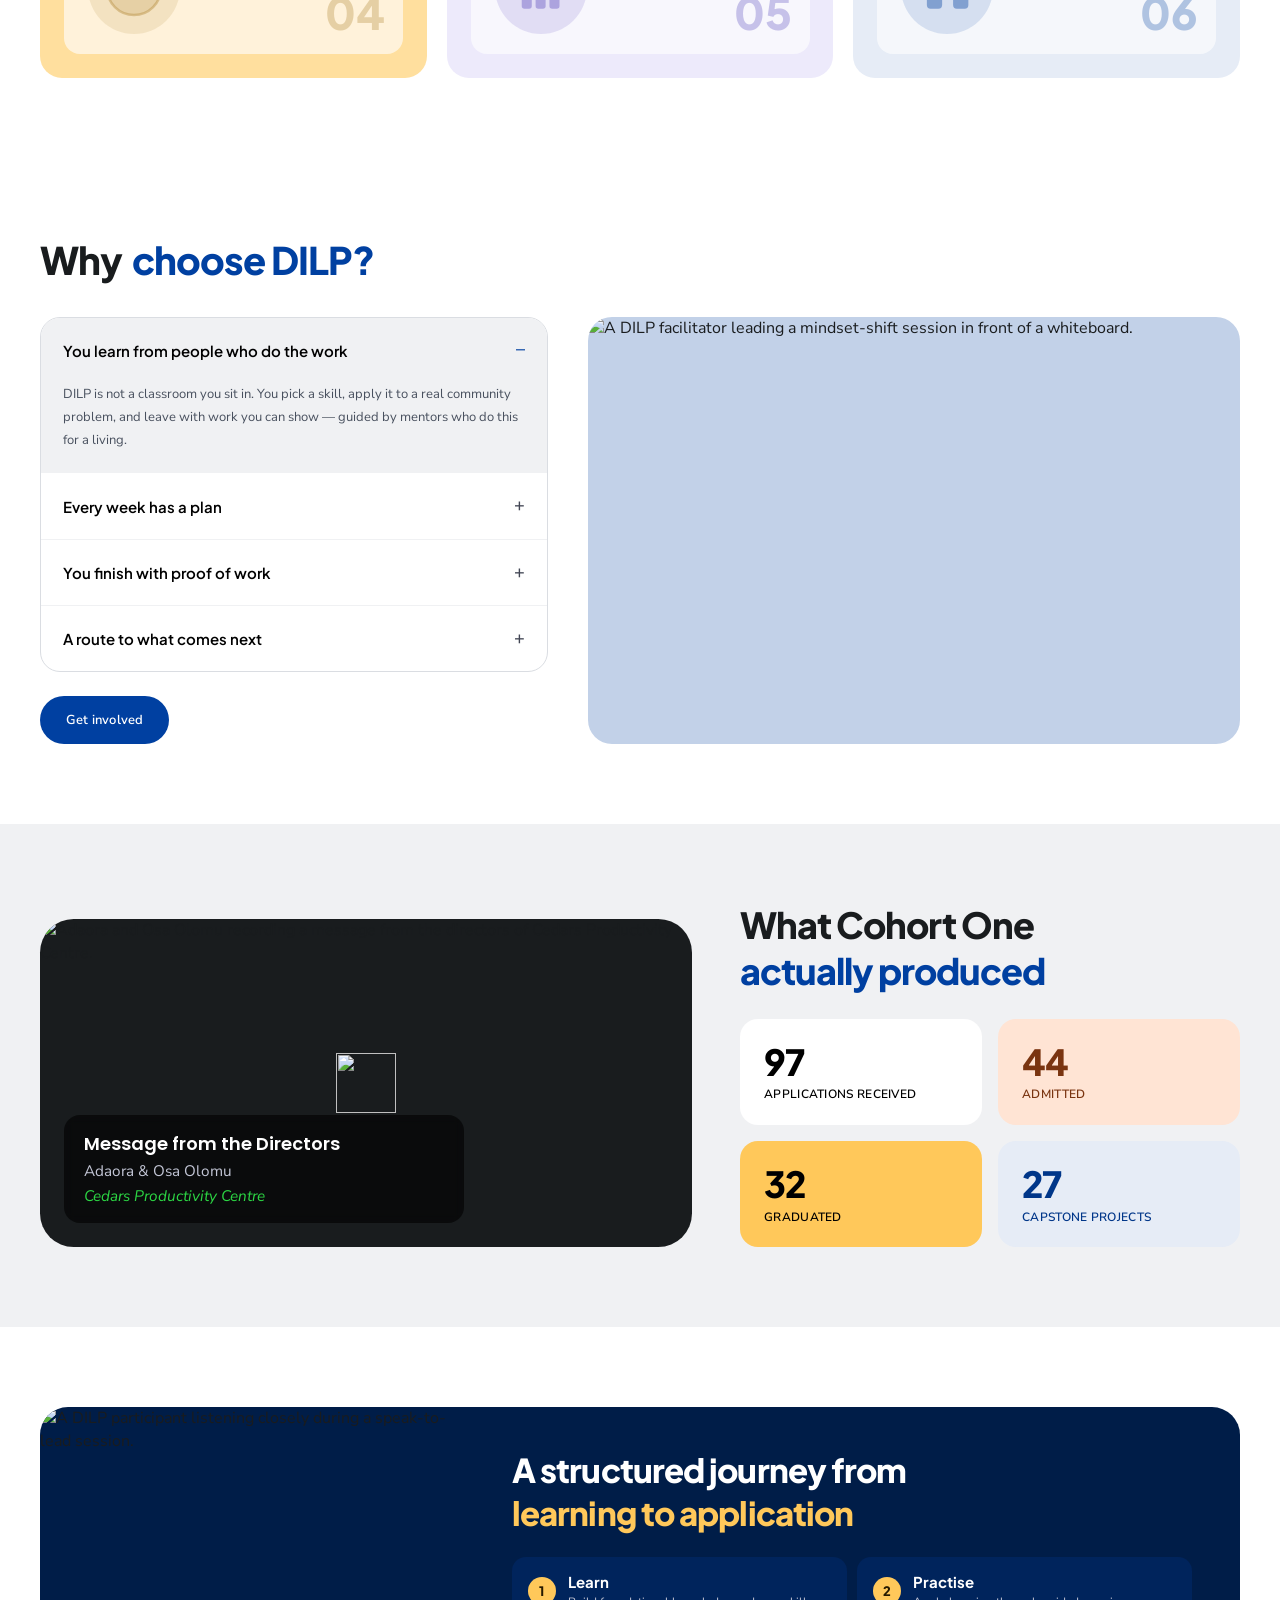
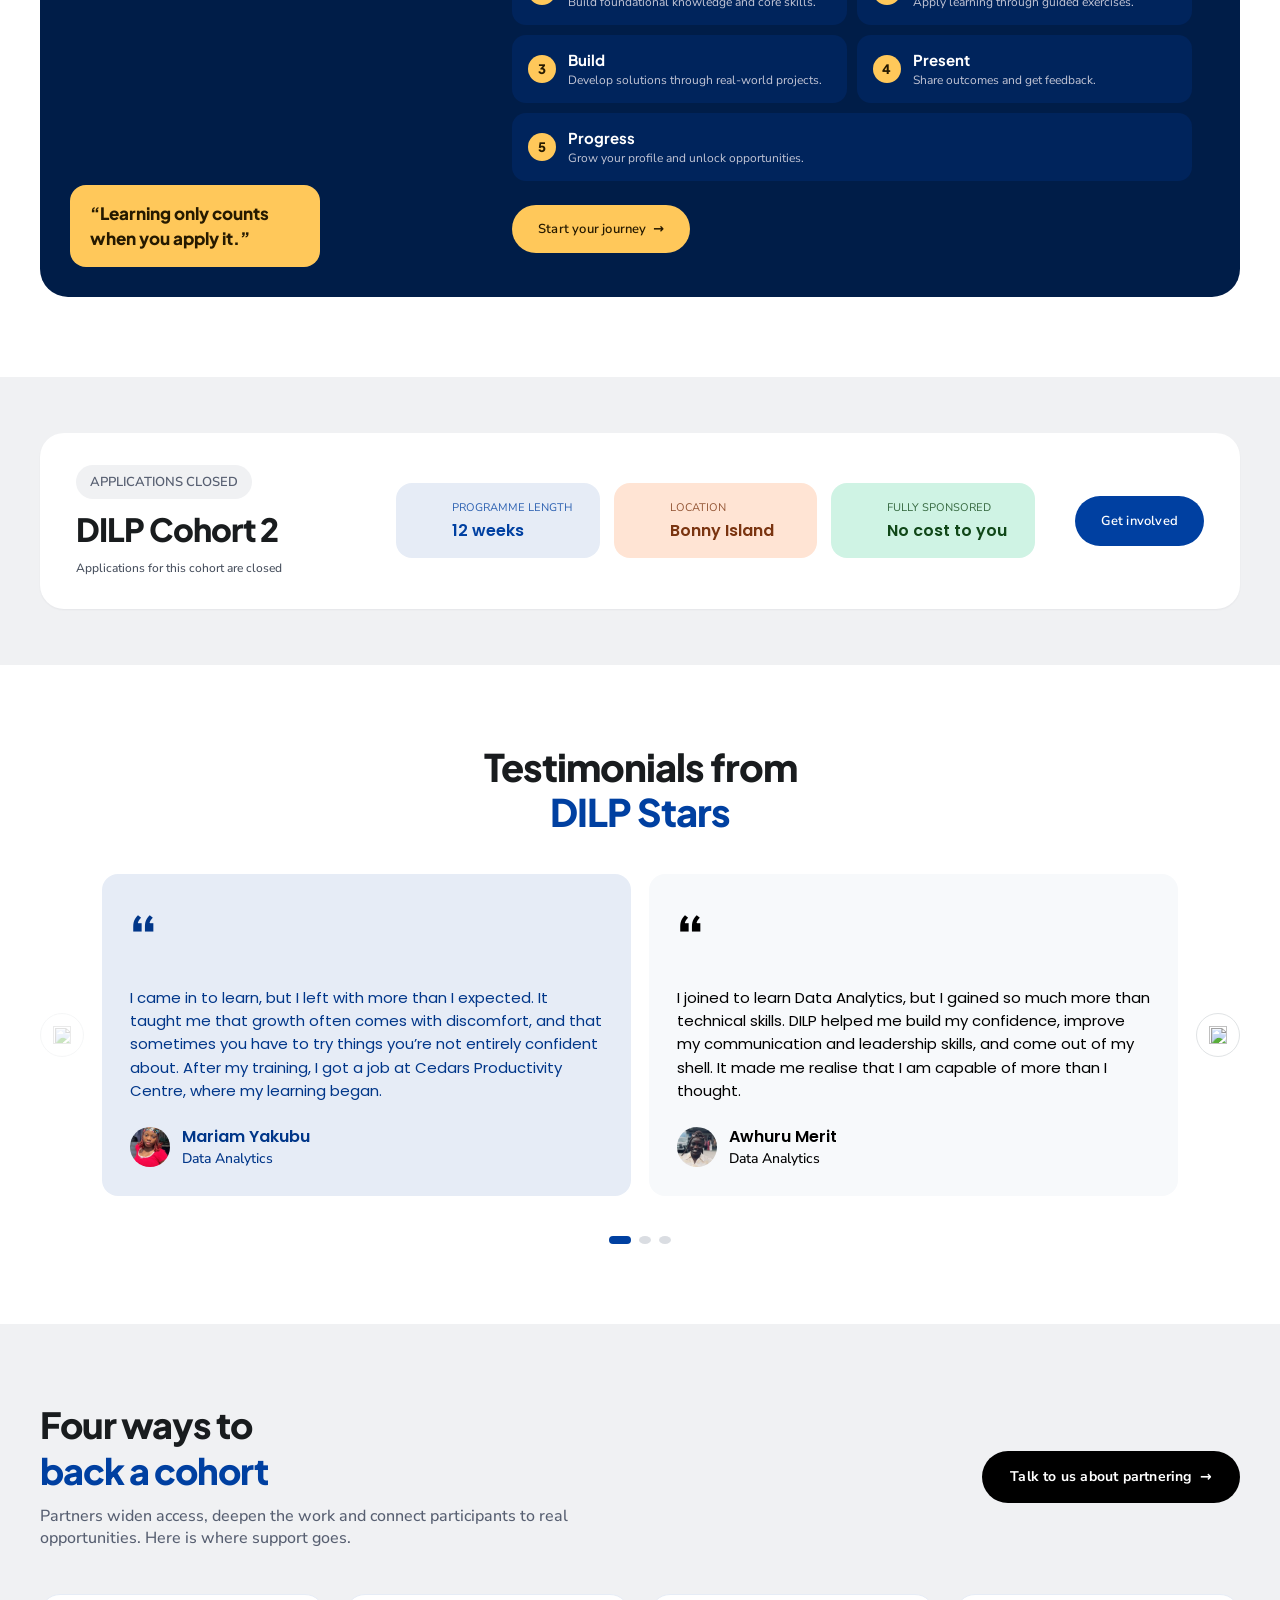
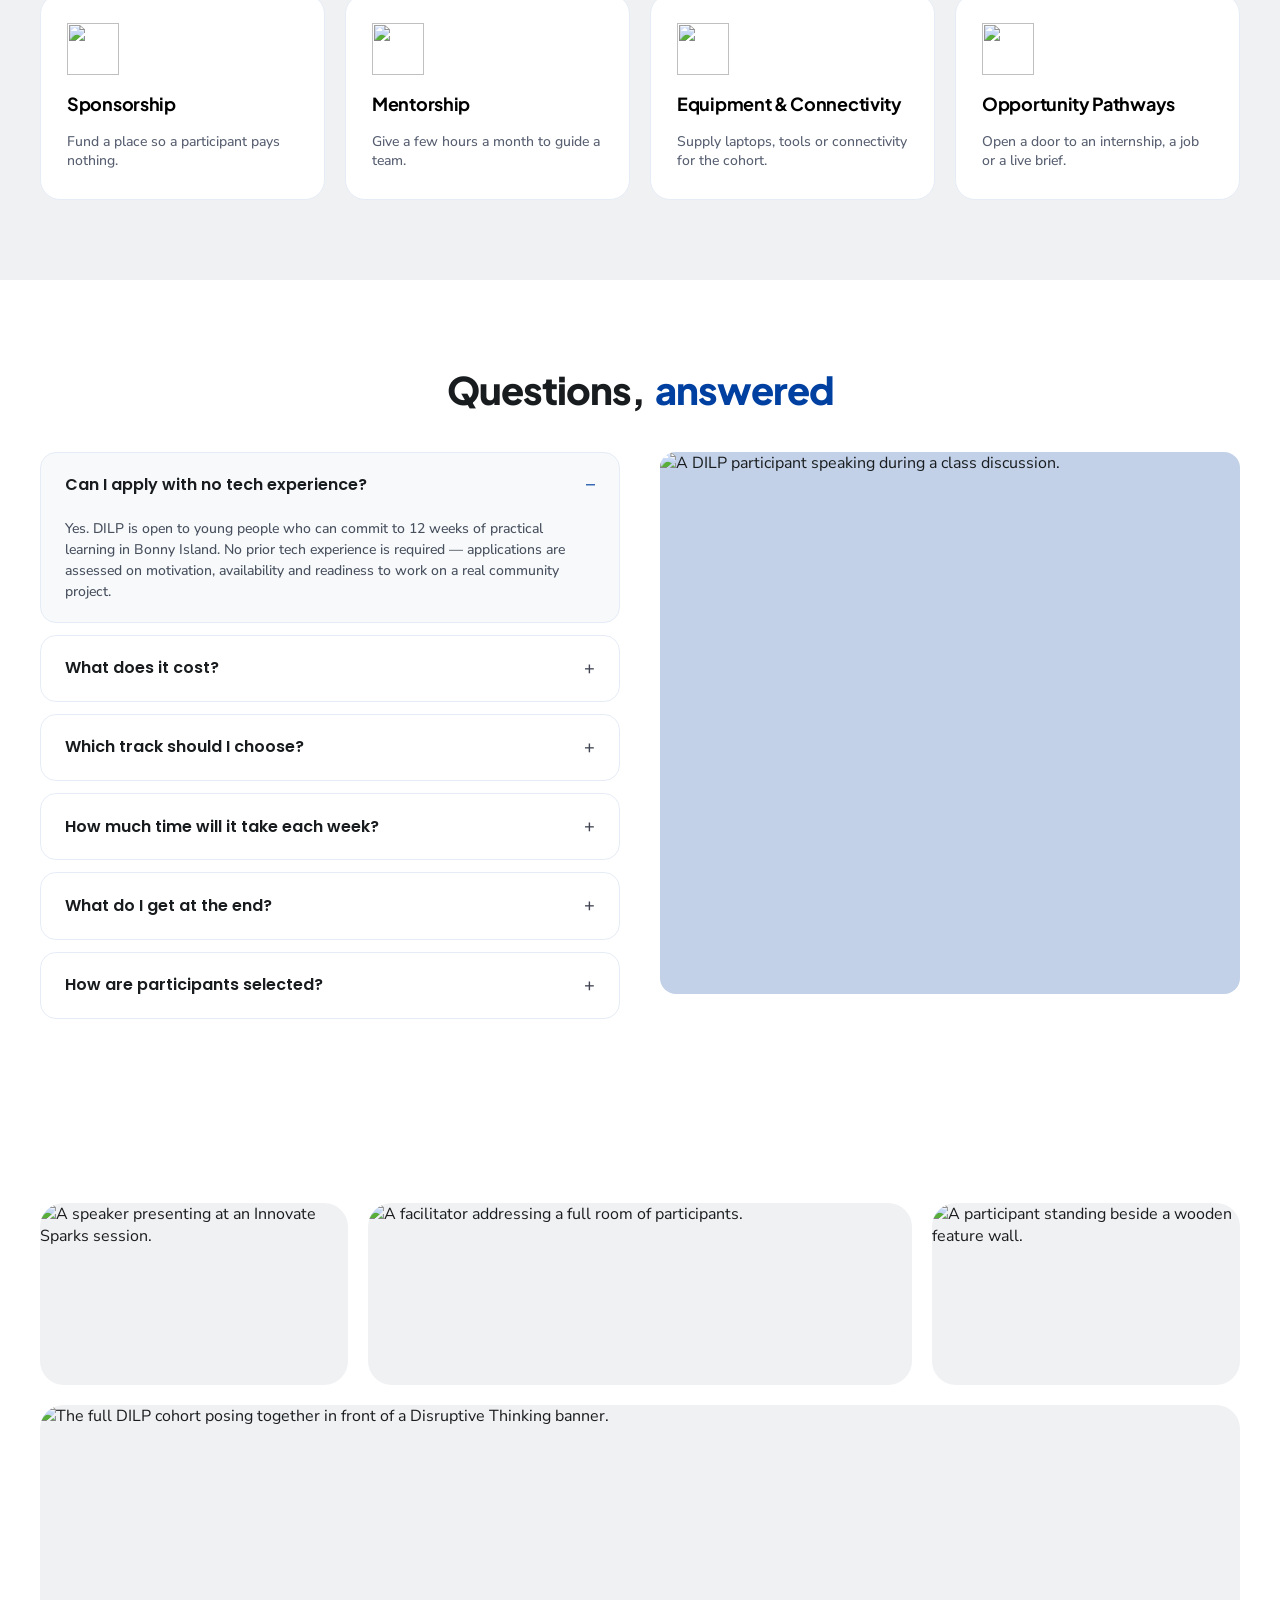
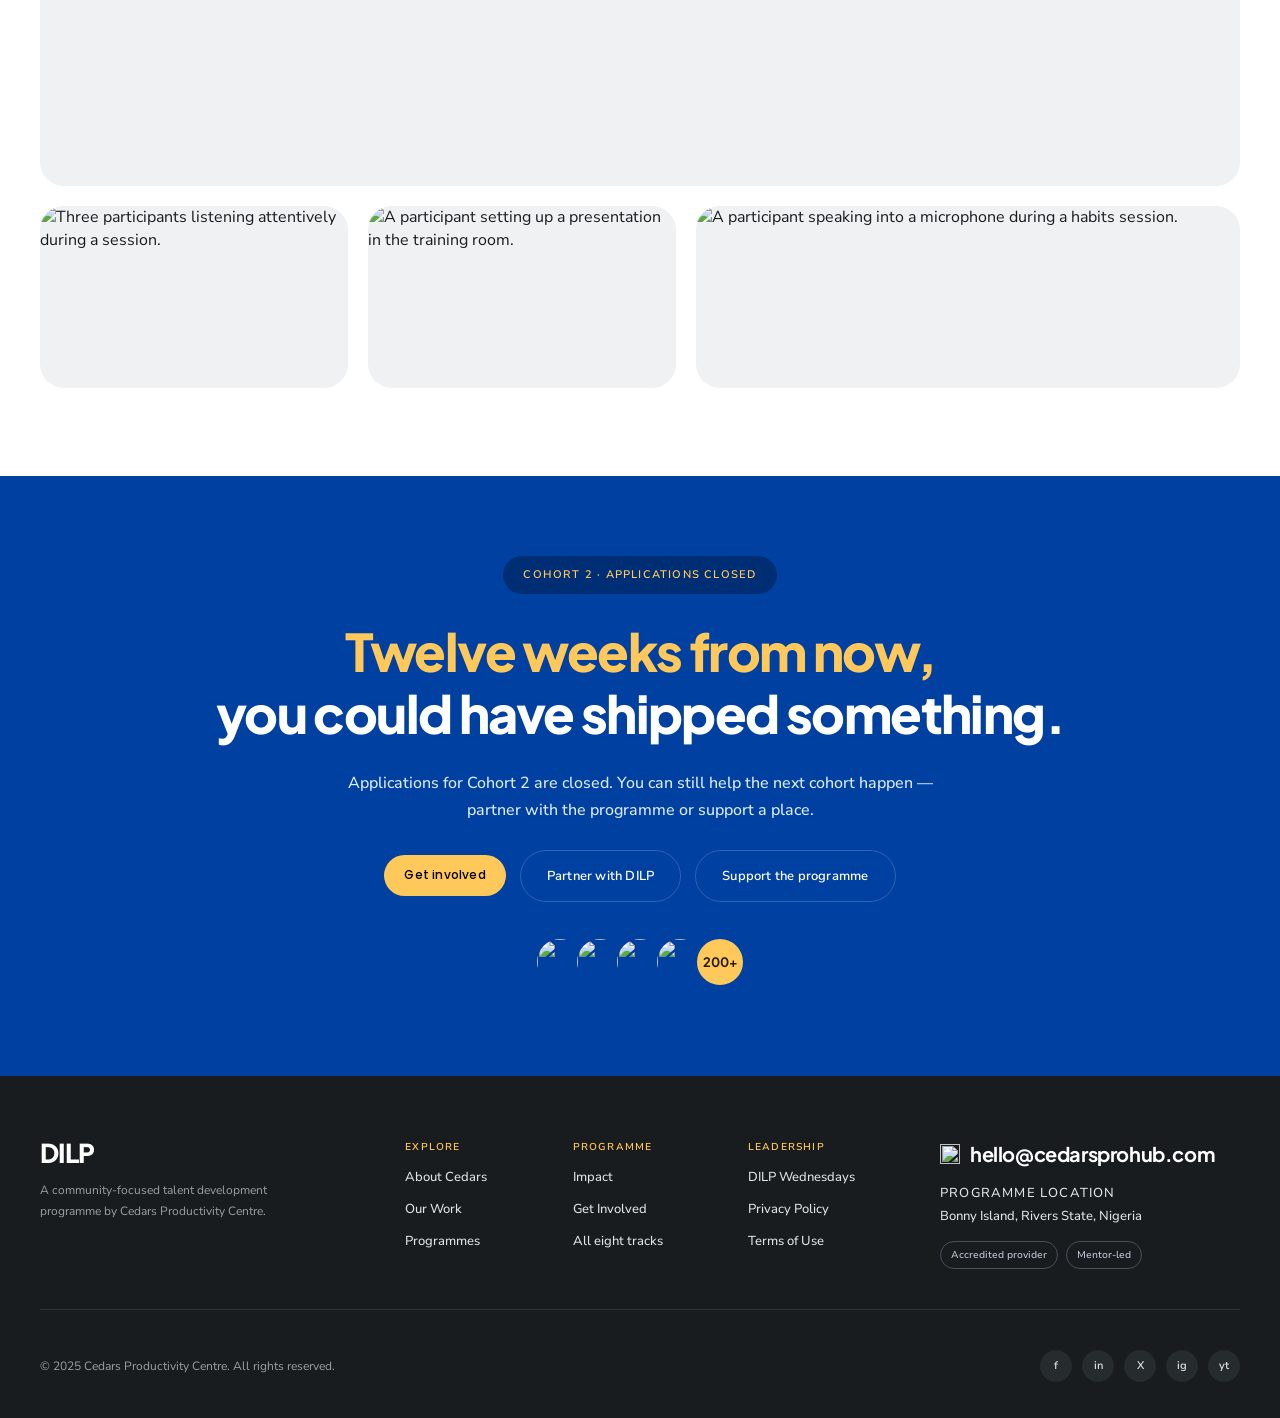
==== commit 1110a2b8: "Use each alumna's own headshot on the testimonials Replaces the initials monograms, which stood in w" ====
--- a/index.html
+++ b/index.html
@@ -722,7 +722,7 @@
                 </blockquote>
               </div>
               <figcaption class="testimonial__who">
-                <span class="testimonial__initials" aria-hidden="true">MY</span>
+                <img class="testimonial__avatar" src="assets/img/voice-mariam-yakubu.webp" alt="" width="40" height="40" loading="lazy">
                 <span><strong>Mariam Yakubu</strong><span>Data Analytics</span></span>
               </figcaption>
             </figure>
@@ -735,7 +735,7 @@
                 </blockquote>
               </div>
               <figcaption class="testimonial__who">
-                <span class="testimonial__initials" aria-hidden="true">AM</span>
+                <img class="testimonial__avatar" src="assets/img/voice-awhuru-merit.webp" alt="" width="40" height="40" loading="lazy">
                 <span><strong>Awhuru Merit</strong><span>Data Analytics</span></span>
               </figcaption>
             </figure>
@@ -748,7 +748,7 @@
                 </blockquote>
               </div>
               <figcaption class="testimonial__who">
-                <span class="testimonial__initials" aria-hidden="true">VA</span>
+                <img class="testimonial__avatar" src="assets/img/voice-vivian-allison.webp" alt="" width="40" height="40" loading="lazy">
                 <span><strong>Vivian Geofrey Allison</strong><span>Data Analytics</span></span>
               </figcaption>
             </figure>
@@ -761,7 +761,7 @@
                 </blockquote>
               </div>
               <figcaption class="testimonial__who">
-                <span class="testimonial__initials" aria-hidden="true">DO</span>
+                <img class="testimonial__avatar" src="assets/img/voice-david-ogbu.webp" alt="" width="40" height="40" loading="lazy">
                 <span><strong>David Chima Ogbu</strong><span>Front-End Web Development</span></span>
               </figcaption>
             </figure>
--- a/styles.css
+++ b/styles.css
@@ -1449,23 +1449,15 @@
 }
 .testimonial blockquote p { margin: 0; }
 
-/* Initials rather than a photograph: the avatars on file are other members
-   of the cohort, and putting one beside a named quote would credit the
-   wrong face. Swap in a real headshot when there is one. */
-.testimonial__initials {
+/* Each alumna's own headshot, supplied by the programme. */
+.testimonial__avatar {
   flex: none;
   width: 40px;
   height: 40px;
-  display: grid;
-  place-items: center;
   border-radius: 50%;
-  font-family: var(--font-display);
-  font-weight: 700;
-  font-size: 14px;
-  letter-spacing: 0.3px;
-}
-.testimonial--blue .testimonial__initials { background: var(--blue-2); color: var(--blue-7); }
-.testimonial--grey .testimonial__initials { background: var(--text-2); color: var(--ink); }
+  object-fit: cover;
+  background: var(--text-2);
+}
 .testimonial__who { display: flex; align-items: center; gap: 12px; }
 .testimonial__who img { width: 40px; height: 40px; border-radius: 50%; object-fit: cover; }
 .testimonial__who strong {
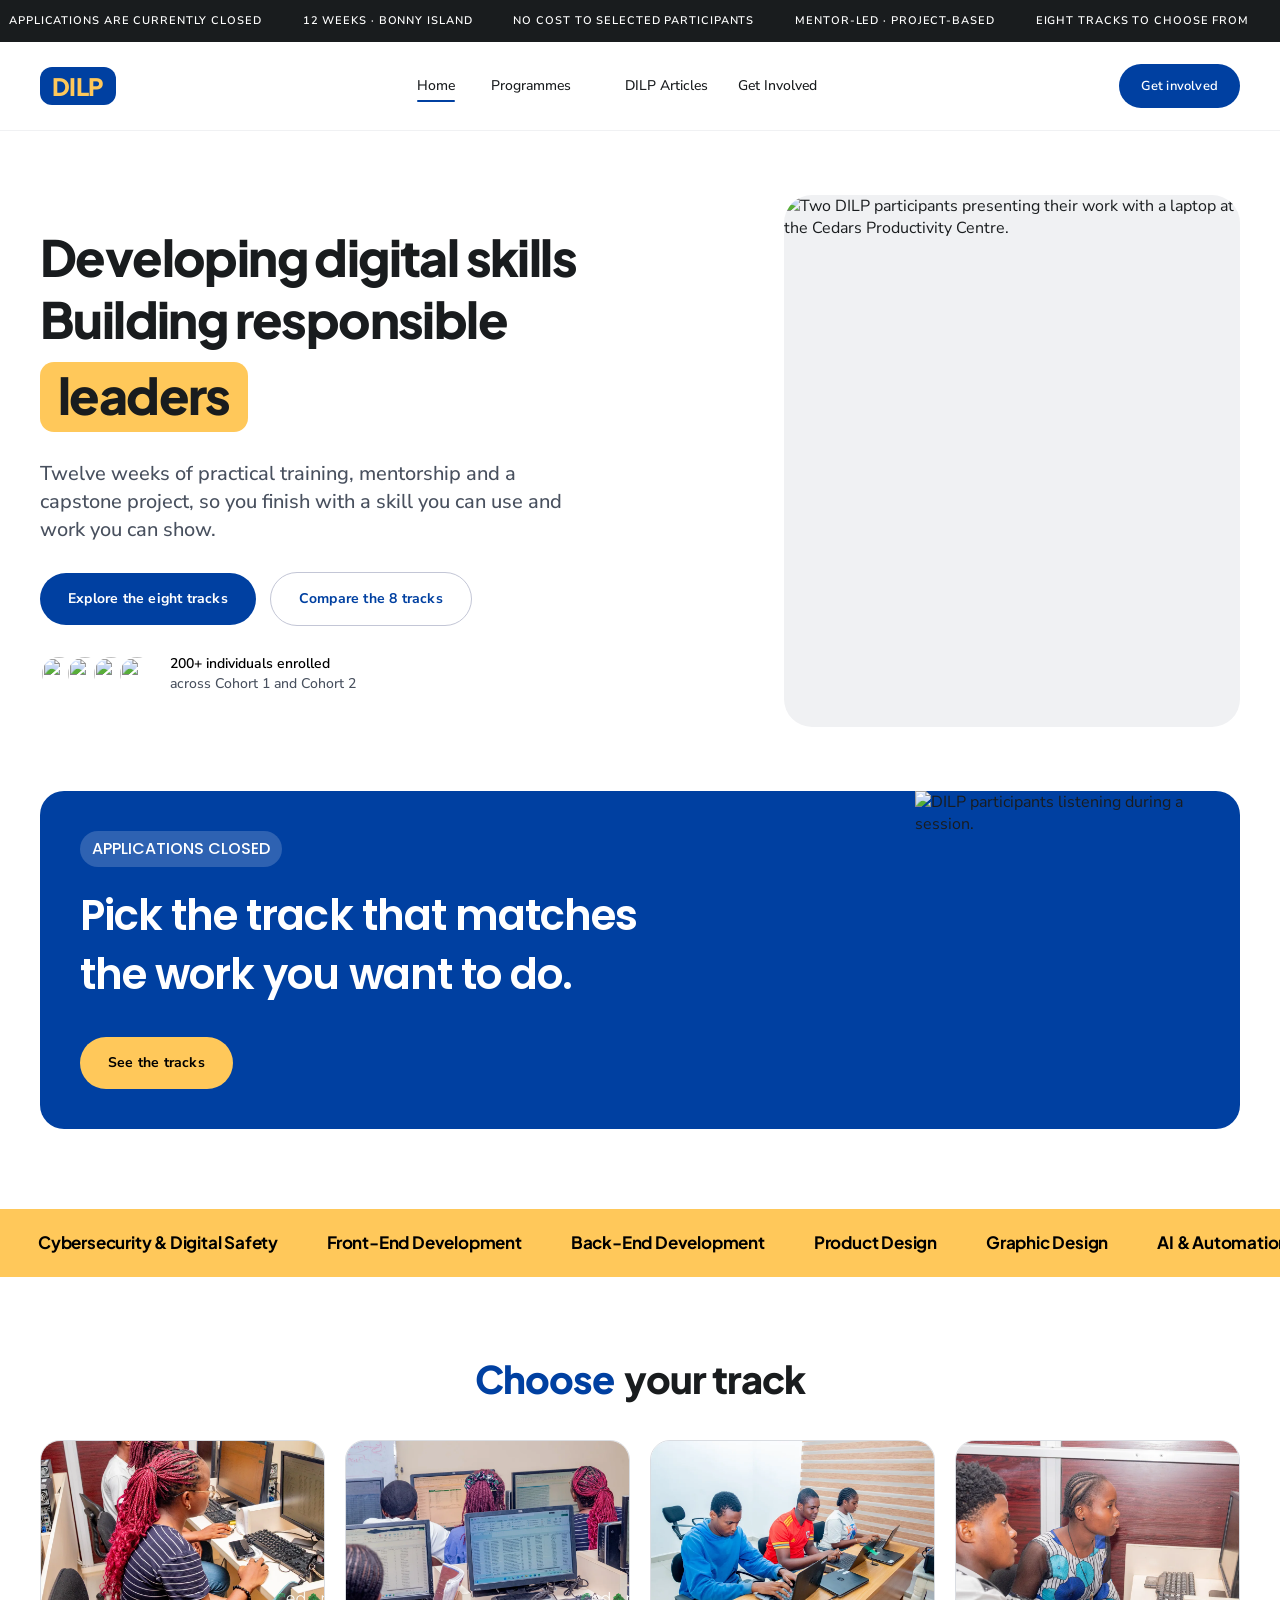
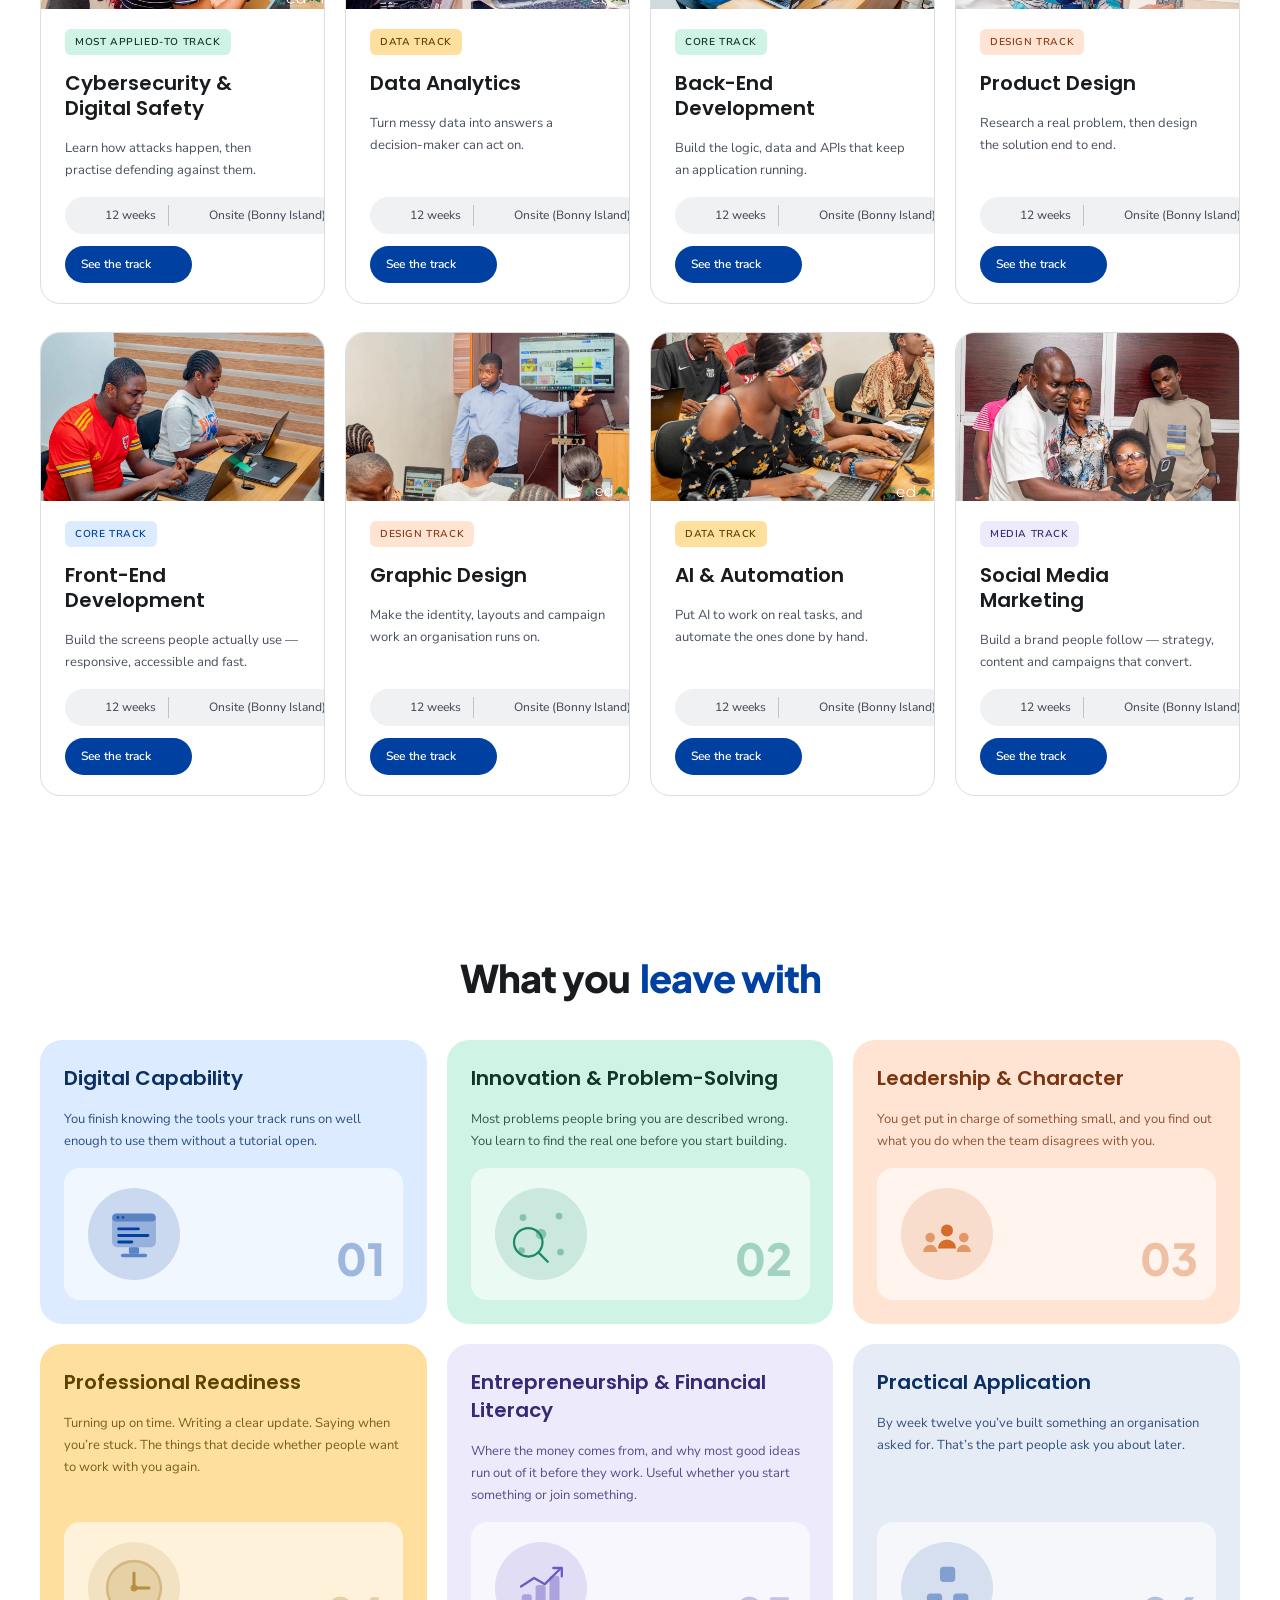
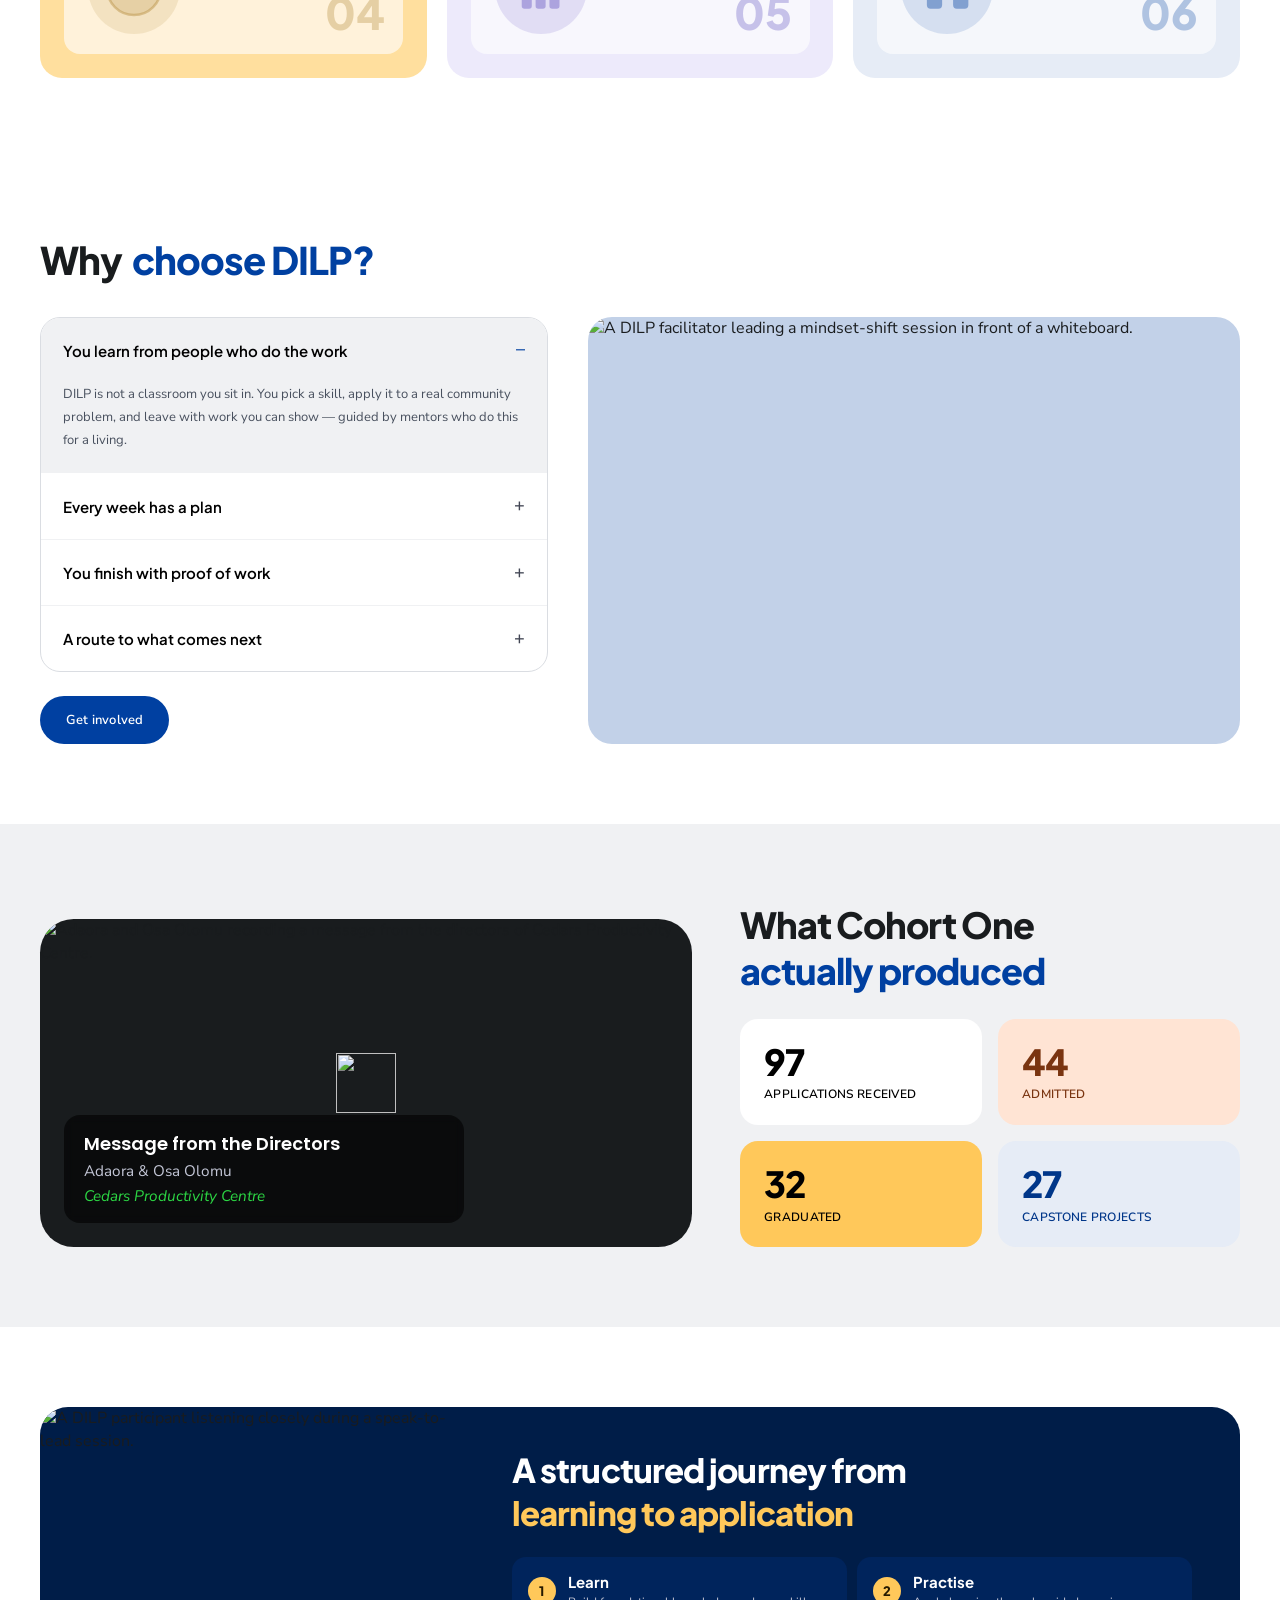
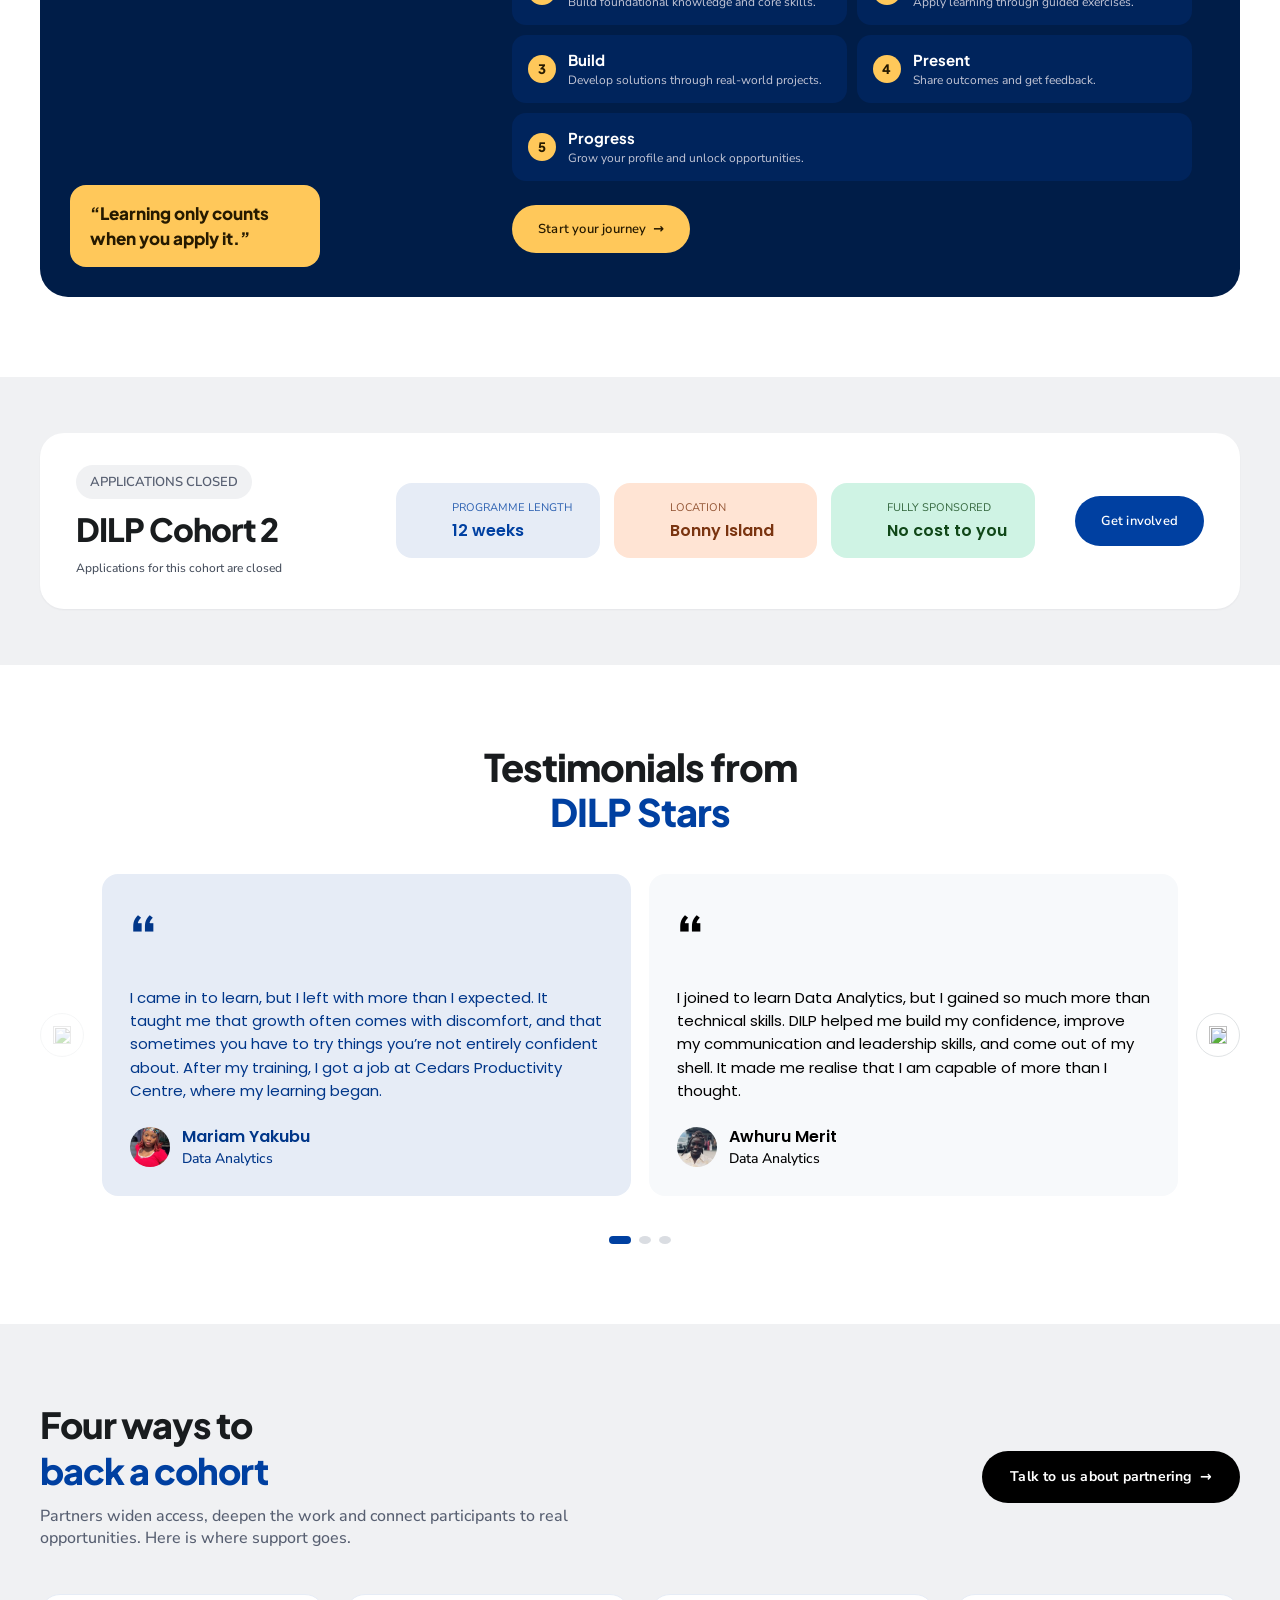
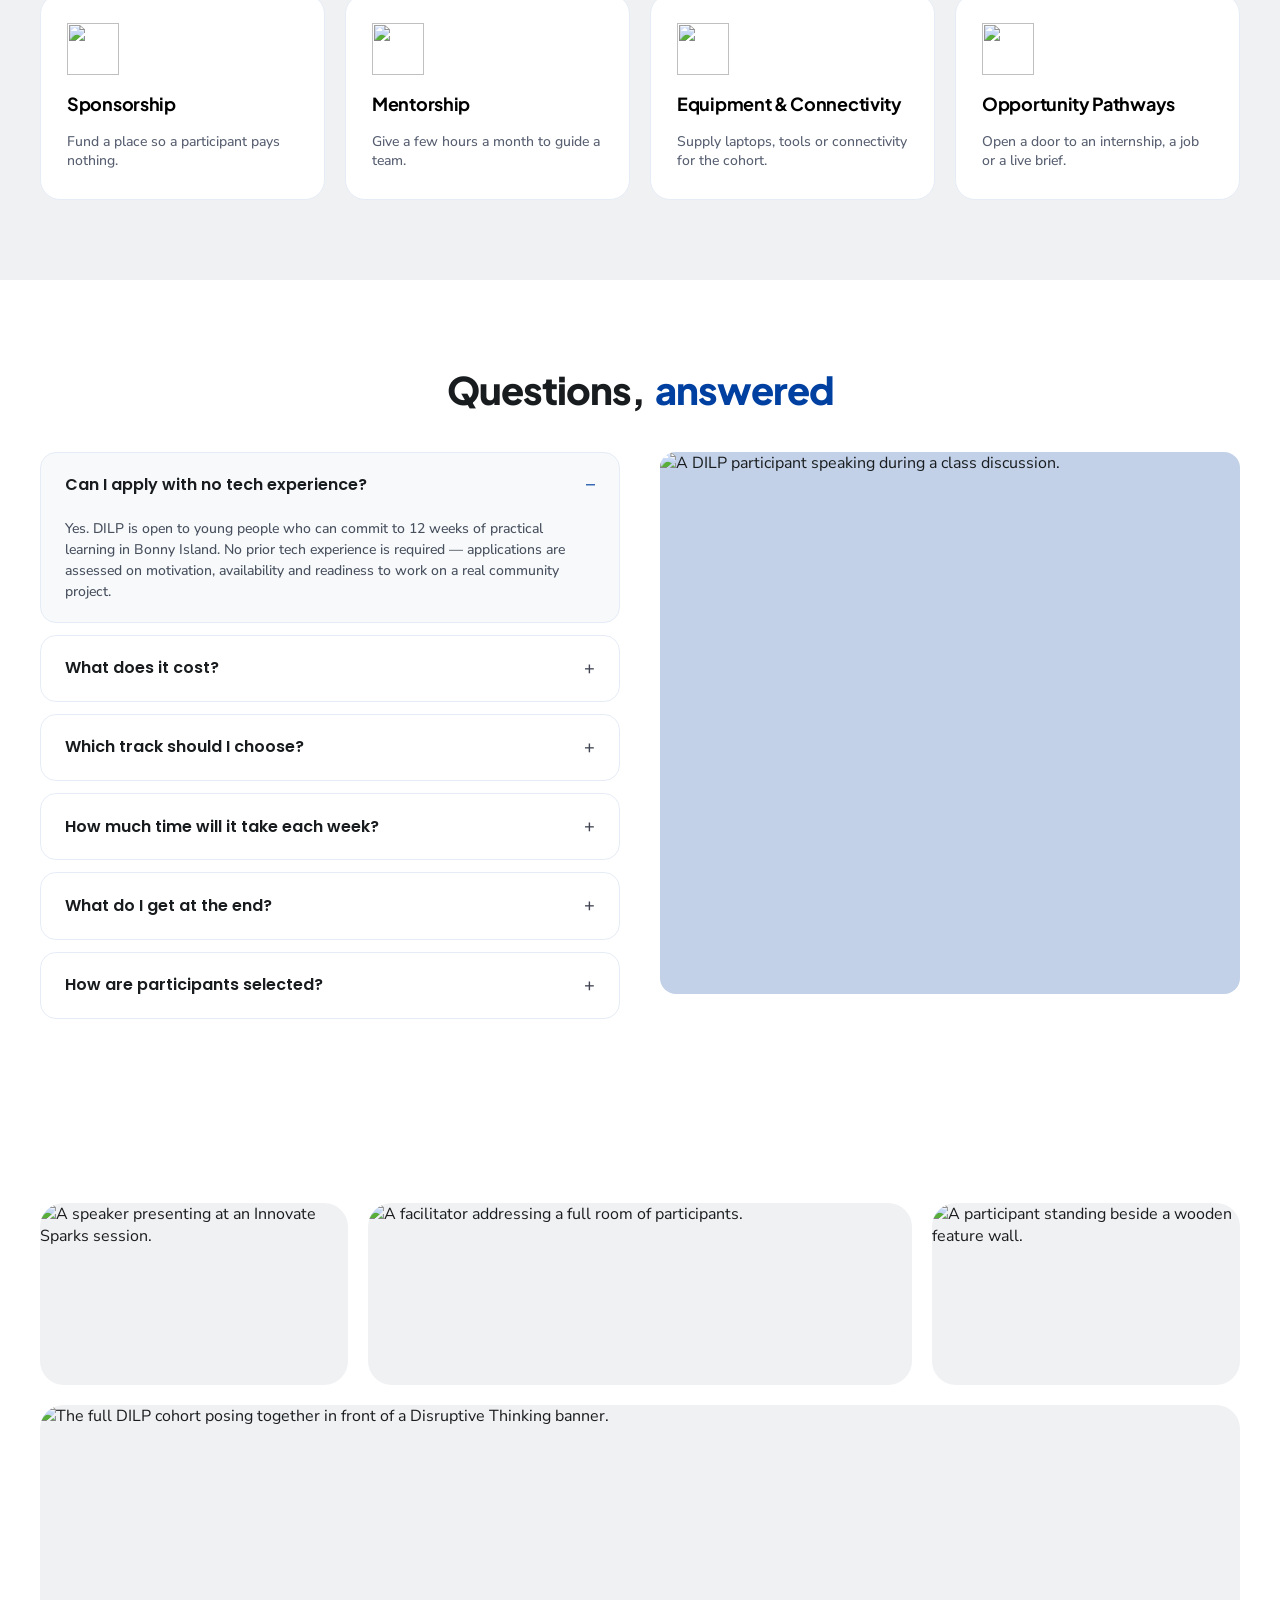
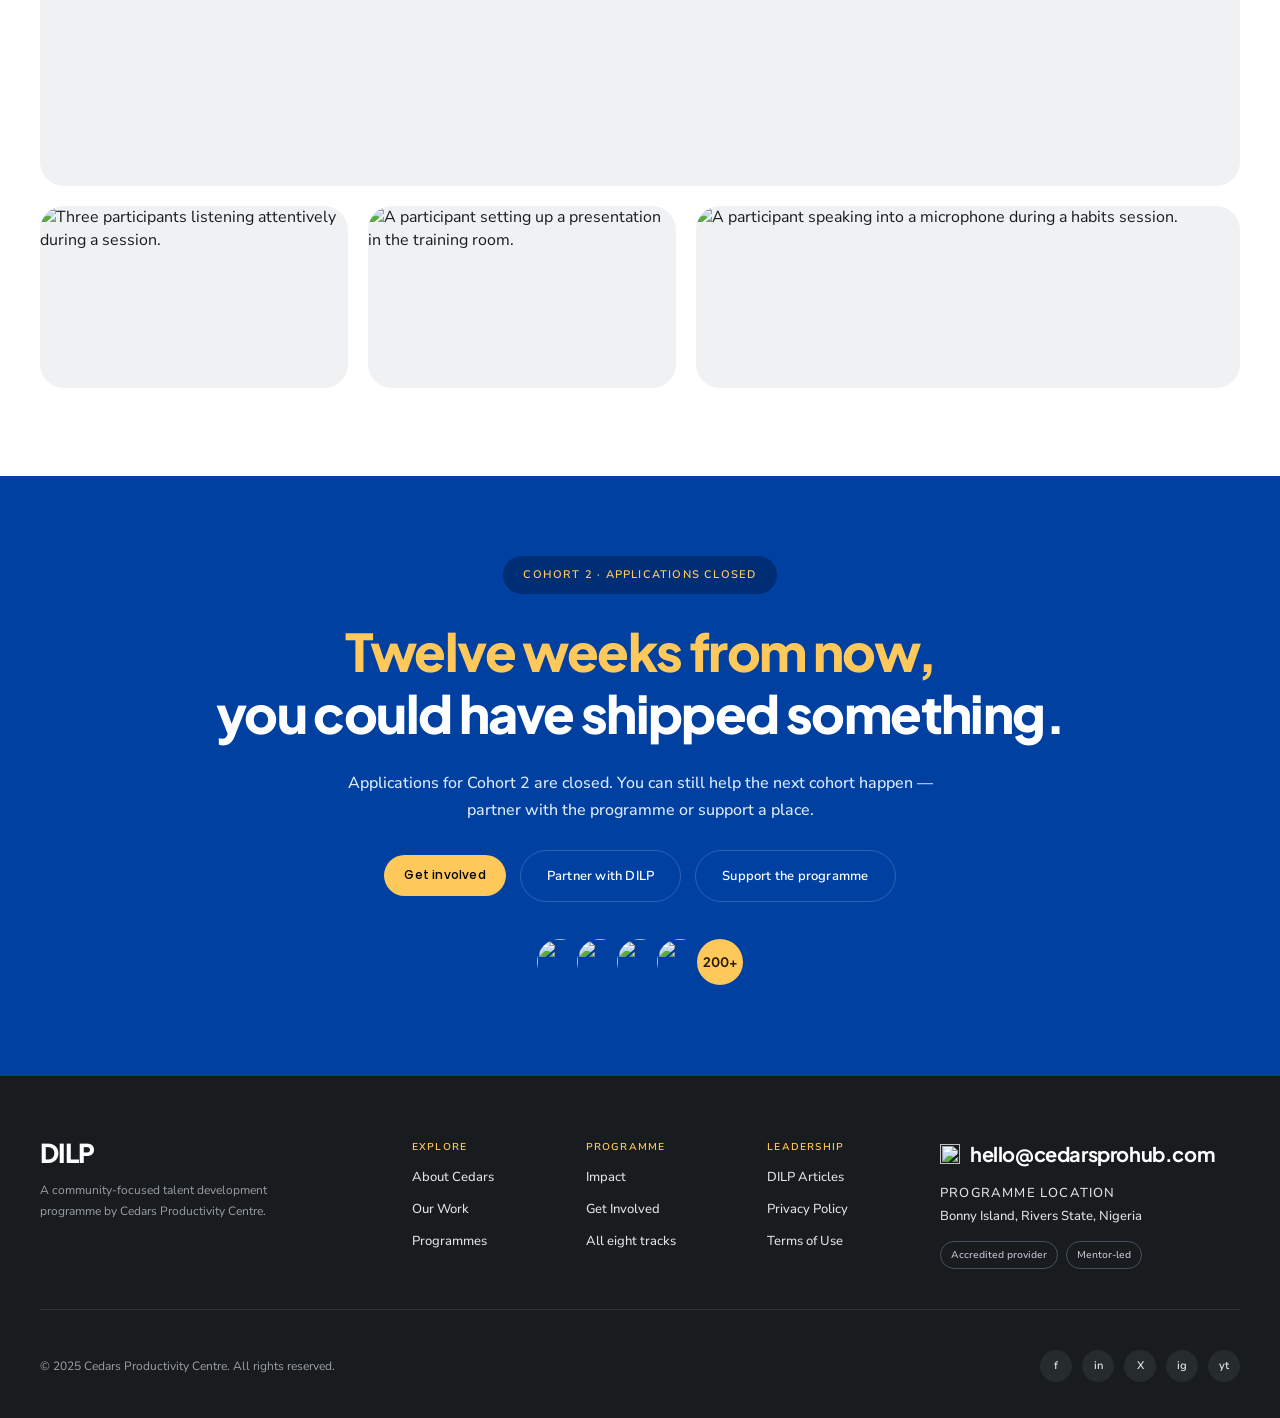
==== commit fff74a73: "Rename the section to DILP Articles, add the Catalyst Cove visit The section covers the programme ge" ====
--- a/index.html
+++ b/index.html
@@ -68,7 +68,7 @@
           <a role="menuitem" href="tracks/social-media-marketing.html">Social Media Marketing</a>
         </div>
       </div>
-      <a class="nav__link" href="articles/index.html">Leadership</a>
+      <a class="nav__link" href="articles/index.html">DILP Articles</a>
       <a class="nav__link" href="get-involved.html">Get Involved</a>
     </nav>
 
@@ -981,7 +981,7 @@
 
       <nav class="footer__col" aria-label="Leadership">
         <span class="footer__label">LEADERSHIP</span>
-        <a href="articles/index.html">DILP Wednesdays</a>
+        <a href="articles/index.html">DILP Articles</a>
         <a href="#">Privacy Policy</a>
         <a href="#">Terms of Use</a>
       </nav>
